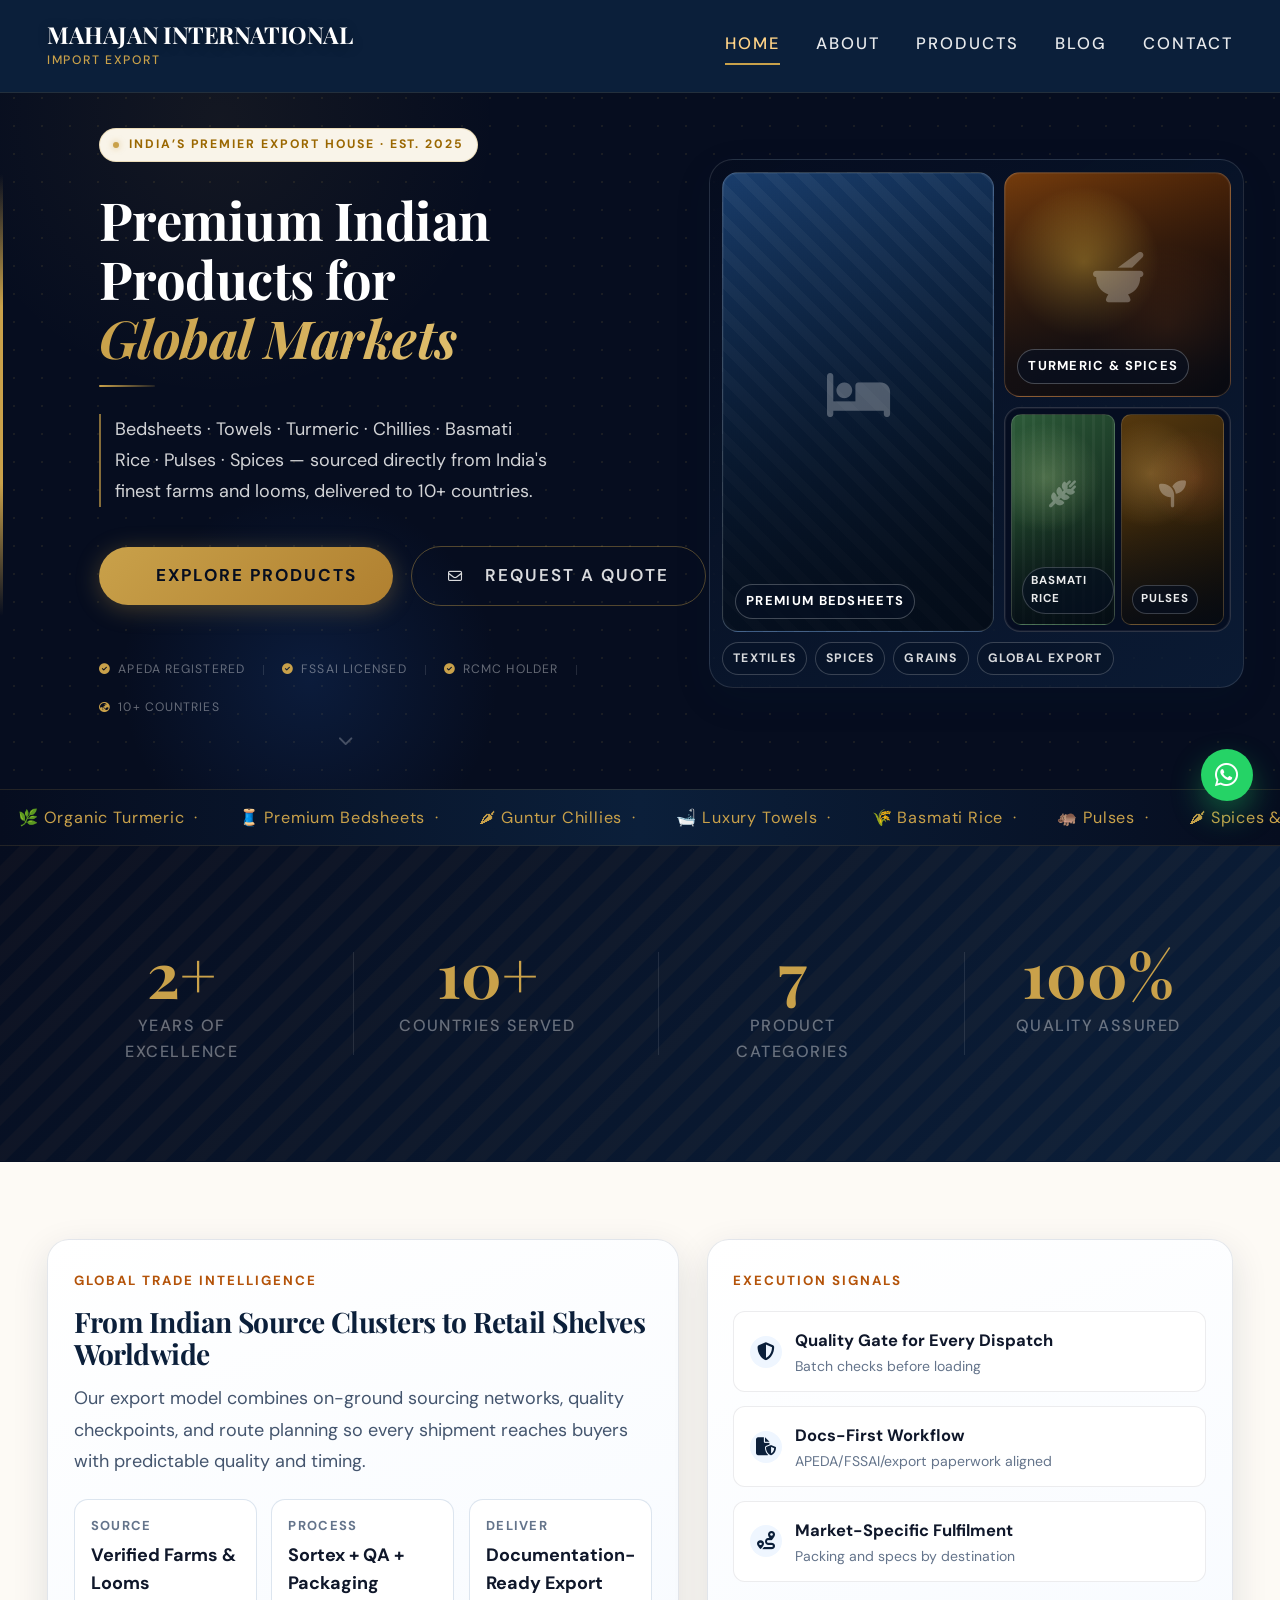
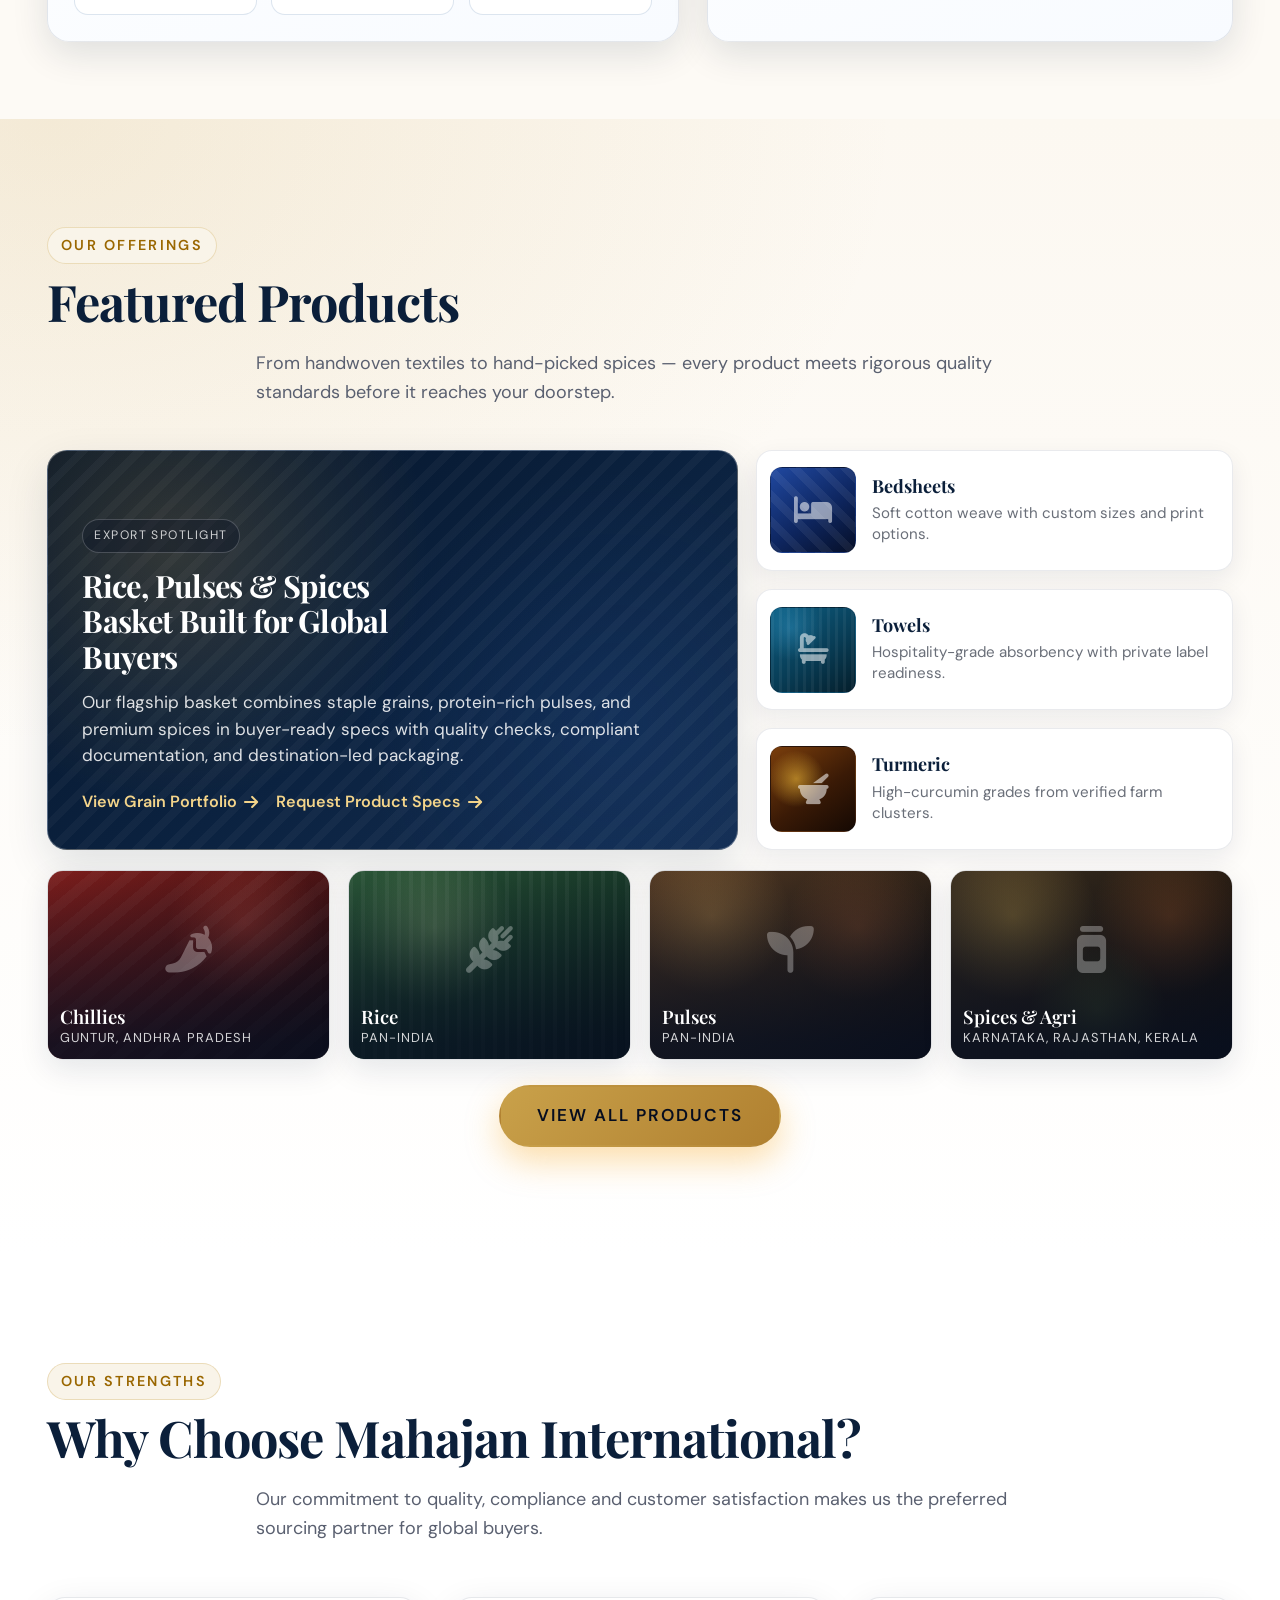
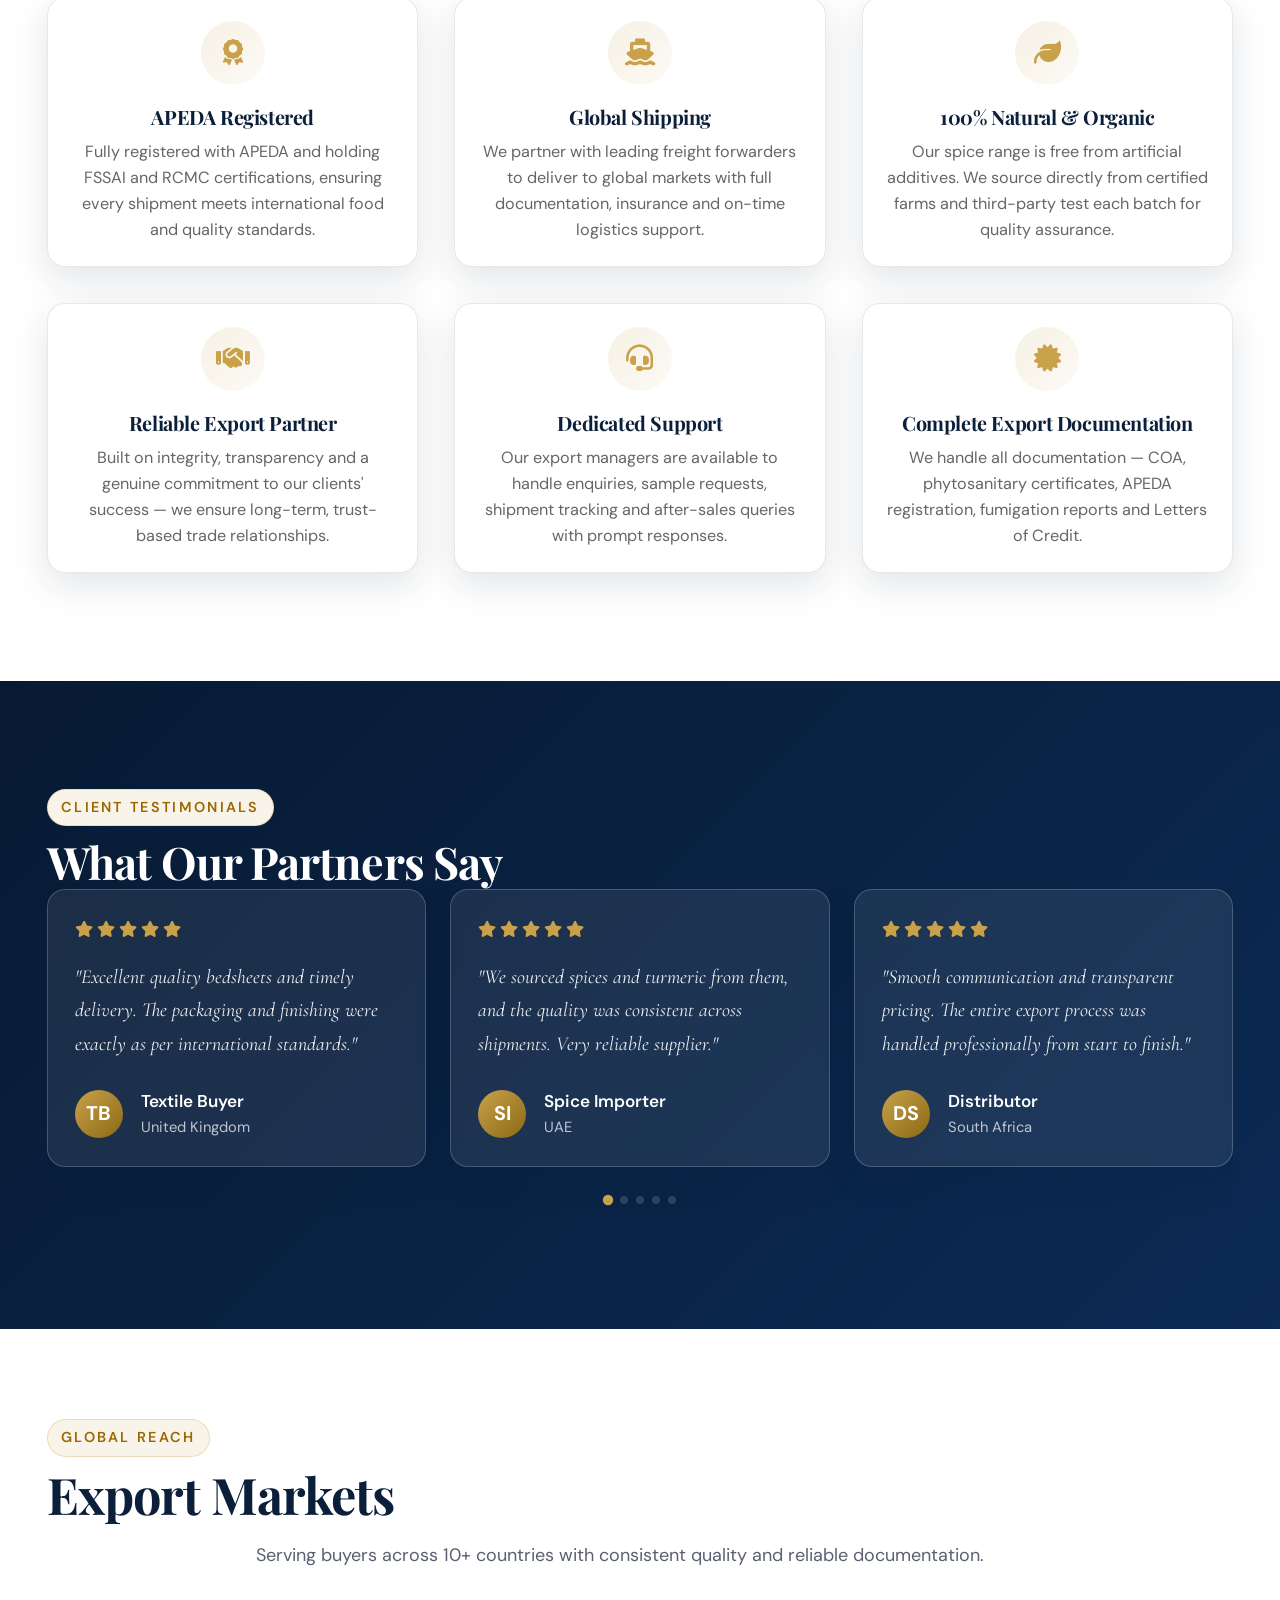
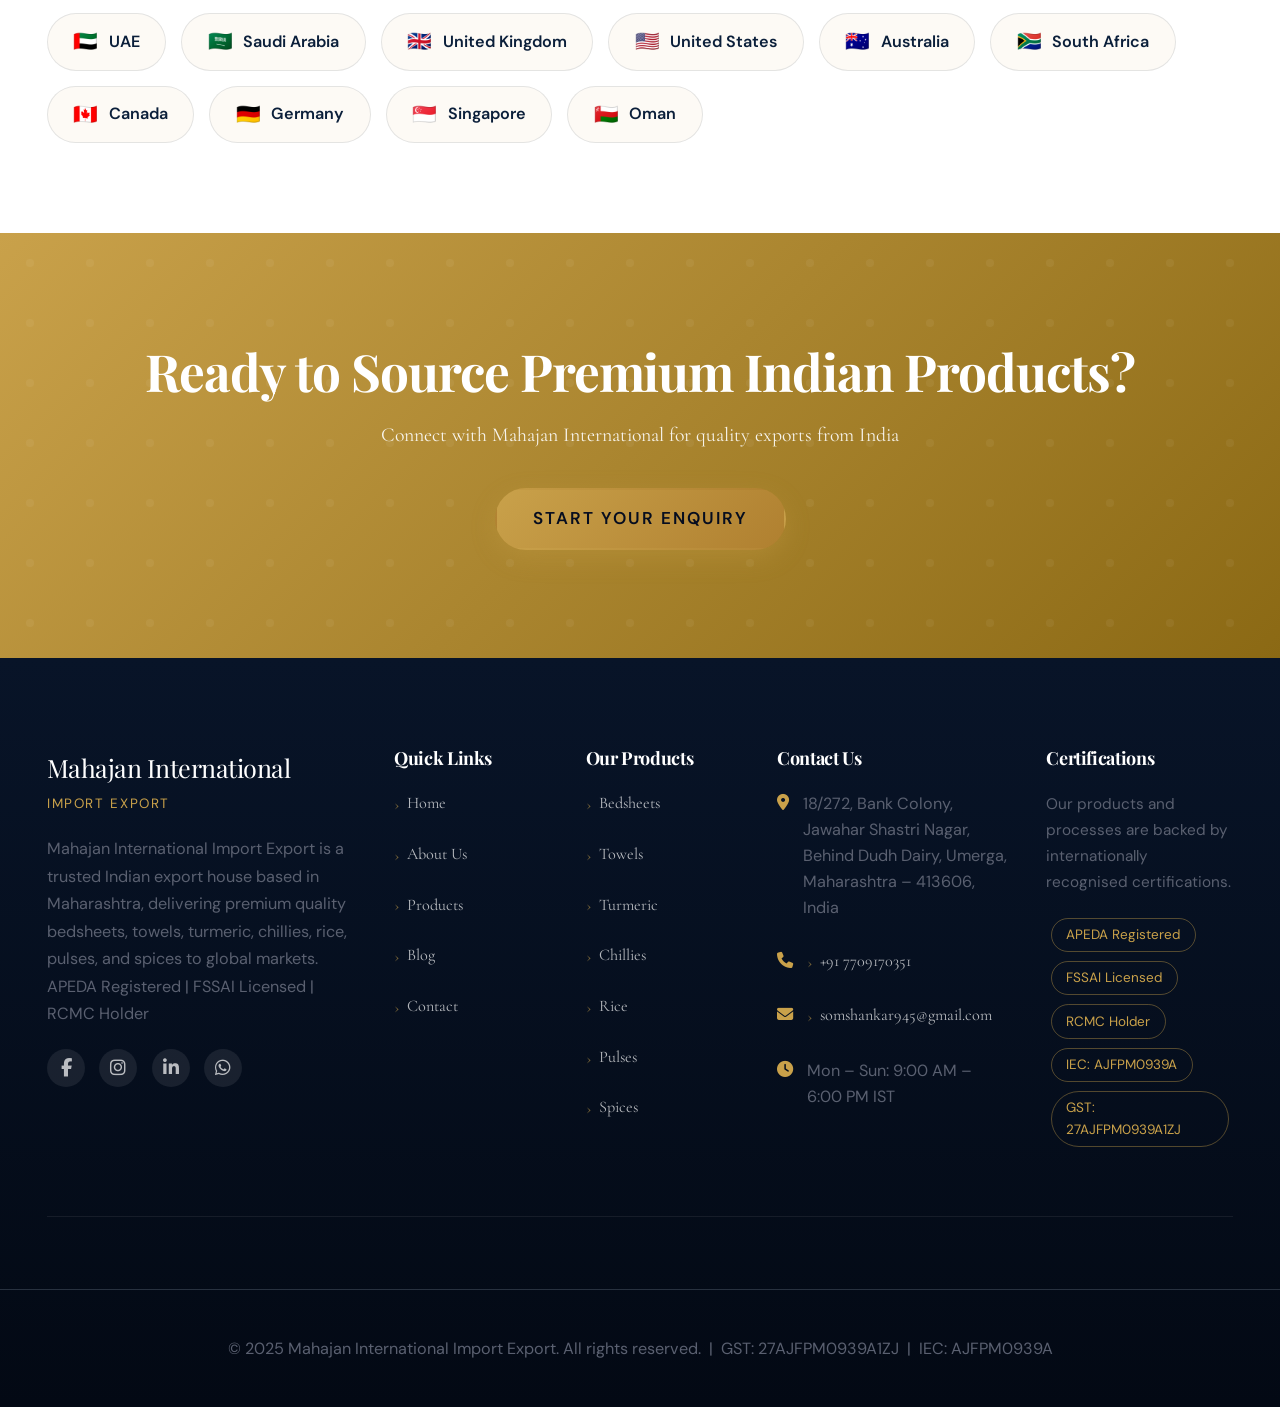
==== index.html @ 9800609f "Initial commit — Mahajan International website" ====
<!DOCTYPE html>
<html lang="en">
<head>
  <meta charset="UTF-8">
  <meta name="viewport" content="width=device-width, initial-scale=1.0">
  <title>Mahajan International Import Export | Premium Indian Products</title>
  <meta name="description" content="Mahajan International Import Export is a trusted Indian export company based in Umerga, Maharashtra. APEDA Registered exporter of bedsheets, towels, turmeric, chillies, rice, pulses and spices.">
  <meta name="keywords" content="Mahajan International, Indian export company, Maharashtra exporter, Solapur bedsheets, Guntur chillies export, turmeric exporter India, basmati rice export, Indian pulses exporter, cotton towels India, APEDA registered exporter, Umerga Maharashtra export">
  <meta name="author" content="Mahajan International Import Export">
  <link rel="canonical" href="https://www.mahajaninternational.com/">
  <link rel="icon" type="image/svg+xml" href="favicon.svg">

  <!-- Open Graph -->
  <meta property="og:type" content="website">
  <meta property="og:title" content="Mahajan International Import Export | Premium Indian Products">
  <meta property="og:description" content="Established in 2025. India's trusted export company based in Umerga, Maharashtra. APEDA Registered exporter of bedsheets, towels, turmeric, chillies, rice, pulses and spices.">
  <meta property="og:url" content="https://www.mahajaninternational.com/">
  <meta property="og:image" content="https://images.unsplash.com/photo-1596040033229-a9821ebd058d?w=1200&q=80&fit=crop">
  <meta property="og:site_name" content="Mahajan International Import Export">

  <!-- Twitter Card -->
  <meta name="twitter:card" content="summary_large_image">
  <meta name="twitter:title" content="Mahajan International Import Export | Premium Indian Products">
  <meta name="twitter:description" content="Established in 2025. India's trusted export company based in Umerga, Maharashtra. APEDA Registered exporter of bedsheets, towels, turmeric, chillies, rice, pulses and spices.">
  <meta name="twitter:image" content="https://images.unsplash.com/photo-1596040033229-a9821ebd058d?w=1200&q=80&fit=crop">

  <!-- Google Fonts -->
  <link rel="preconnect" href="https://fonts.googleapis.com">
  <link rel="preconnect" href="https://fonts.gstatic.com" crossorigin>
  <link href="https://fonts.googleapis.com/css2?family=Playfair+Display:ital,wght@0,400;0,600;0,700;1,400&family=DM+Sans:wght@300;400;500;600&family=Cormorant+Garamond:ital,wght@0,400;0,600;1,400&display=swap" rel="stylesheet">

  <!-- Font Awesome 6.5.1 -->
  <link rel="stylesheet" href="https://cdnjs.cloudflare.com/ajax/libs/font-awesome/6.5.1/css/all.min.css">

  <!-- AOS 2.3.4 -->
  <link rel="stylesheet" href="https://unpkg.com/aos@2.3.4/dist/aos.css">

  <!-- Swiper 11 -->
  <link rel="stylesheet" href="https://cdn.jsdelivr.net/npm/swiper@11/swiper-bundle.min.css">

  <!-- Main CSS -->
  <link rel="stylesheet" href="styles/main.css">

  <style>
    /* ===== CSS Variables ===== */
    :root {
      --primary: #0B1F3A;
      --accent: #C9A14A;
      --bg: #FDFAF5;
    }

    *, *::before, *::after { box-sizing: border-box; margin: 0; padding: 0; }
    html { scroll-behavior: smooth; }
    body { font-family: 'DM Sans', sans-serif; background: var(--bg); color: #333; line-height: 1.6; overflow-x: hidden; }
    img { max-width: 100%; display: block; }
    a { text-decoration: none; }
    ul { list-style: none; padding: 0; margin: 0; }

    .container {
      width: 100%;
      max-width: 1200px;
      margin: 0 auto;
      padding: 0 1.5rem;
    }

    /* ===== Header ===== */
    .header {
      position: fixed;
      top: 0;
      left: 0;
      right: 0;
      z-index: 1000;
      background: var(--primary); /* Always solid — hero left panel is solid dark so no transparency needed */
      padding: 1.2rem 0;
      transition: background 0.35s, box-shadow 0.35s, padding 0.35s;
    }
    .header.transparent {
      background: var(--primary);
    }
    .header.scrolled {
      background: var(--primary);
      box-shadow: 0 2px 20px rgba(0,0,0,0.2);
      padding: 0.8rem 0;
    }
    .header-inner {
      display: flex;
      align-items: center;
      justify-content: space-between;
    }
    .nav-logo {
      display: flex;
      flex-direction: column;
      text-decoration: none;
    }
    .nav-logo-main {
      font-family: 'Playfair Display', serif;
      font-size: 1.3rem;
      font-weight: 700;
      color: #fff;
      line-height: 1.1;
    }
    .nav-logo-sub {
      font-size: 0.68rem;
      color: #C9A14A;
      letter-spacing: 0.14em;
      text-transform: uppercase;
    }
    .nav-links {
      display: flex;
      align-items: center;
      gap: 2rem;
    }
    .nav-links a {
      color: rgba(255,255,255,0.85);
      font-size: 0.92rem;
      font-weight: 500;
      transition: color 0.2s;
      position: relative;
    }
    .nav-links a::after {
      content: '';
      position: absolute;
      bottom: -4px;
      left: 0;
      width: 0;
      height: 2px;
      background: #C9A14A;
      transition: width 0.3s;
    }
    .nav-links a:hover::after,
    .nav-links a.active::after {
      width: 100%;
    }
    .nav-links a:hover,
    .nav-links a.active {
      color: #C9A14A;
    }
    .hamburger {
      display: none;
      flex-direction: column;
      gap: 5px;
      background: none;
      border: none;
      cursor: pointer;
      padding: 4px;
    }
    .hamburger span {
      display: block;
      width: 24px;
      height: 2px;
      background: #fff;
      transition: all 0.3s;
    }
    .mobile-menu {
      display: none;
      position: fixed;
      top: 0;
      left: 0;
      right: 0;
      bottom: 0;
      background: var(--primary);
      z-index: 999;
      flex-direction: column;
      align-items: center;
      justify-content: center;
      gap: 2rem;
    }
    .mobile-menu.open {
      display: flex;
    }
    .mobile-menu a {
      color: #fff;
      font-family: 'Playfair Display', serif;
      font-size: 1.8rem;
      transition: color 0.2s;
    }
    .mobile-menu a:hover,
    .mobile-menu a.active {
      color: #C9A14A;
    }

    /* ===== Hero — Premium Dark Gold ===== */
    .hero {
      min-height: 82vh;
      display: grid;
      grid-template-columns: 54% 46%;
      background: #060D1F;
      position: relative;
      overflow: hidden;
      color: #fff;
    }

    /* Dot-grid texture across full hero */
    .hero::before {
      content: '';
      position: absolute;
      inset: 0;
      background-image: radial-gradient(rgba(201,161,74,0.10) 1px, transparent 1px);
      background-size: 28px 28px;
      z-index: 0;
      pointer-events: none;
    }

    /* ── Left text panel ── */
    .hero-left {
      display: flex;
      flex-direction: column;
      justify-content: center;
      padding: 7.1rem 4rem 4rem 5.5rem;
      position: relative;
      z-index: 2;
    }

    /* Gold accent bar on far left edge */
    .hero-left::after {
      content: '';
      position: absolute;
      left: 0; top: 22%; bottom: 22%;
      width: 3px;
      border-radius: 2px;
      background: linear-gradient(180deg, transparent 0%, #C9A14A 30%, #C9A14A 70%, transparent 100%);
    }

    /* Animated ambient glows */
    .hero-glow {
      position: absolute;
      border-radius: 50%;
      pointer-events: none;
      z-index: 1;
      animation: heroGlow 9s ease-in-out infinite alternate;
    }
    .hero-glow-a {
      width: 560px; height: 560px;
      top: -160px; left: -60px;
      background: radial-gradient(circle, rgba(201,161,74,0.07) 0%, transparent 70%);
    }
    .hero-glow-b {
      width: 380px; height: 380px;
      bottom: -80px; left: 120px;
      background: radial-gradient(circle, rgba(30,80,160,0.22) 0%, transparent 70%);
      animation-delay: -4s;
      animation-direction: alternate-reverse;
    }
    @keyframes heroGlow {
      from { opacity: 0.6; transform: scale(1); }
      to   { opacity: 1;   transform: scale(1.12); }
    }

    /* Eyebrow pill */
    .hero-eyebrow {
      display: inline-flex;
      align-items: center;
      gap: 0.55rem;
      font-size: 0.68rem;
      letter-spacing: 0.26em;
      text-transform: uppercase;
      color: #C9A14A;
      font-weight: 700;
      margin-bottom: 1.6rem;
      background: rgba(201,161,74,0.07);
      border: 1px solid rgba(201,161,74,0.22);
      padding: 0.45rem 1.1rem;
      border-radius: 20px;
      width: fit-content;
      position: relative;
      z-index: 2;
    }
    .hero-eyebrow-dot {
      width: 6px; height: 6px;
      border-radius: 50%;
      background: #C9A14A;
      flex-shrink: 0;
      box-shadow: 0 0 6px rgba(201,161,74,0.6);
    }

    .hero h1 {
      font-family: 'Playfair Display', serif;
      font-size: clamp(2.7rem, 4.1vw, 4.6rem);
      font-weight: 700;
      line-height: 1.12;
      margin-bottom: 1rem;
      color: #fff;
      position: relative;
      z-index: 2;
      letter-spacing: -0.01em;
    }
    .hero-heading .hero-line {
      display: block;
      color: rgba(255,255,255,0.95);
      text-shadow: 0 10px 30px rgba(3,10,22,0.45);
      animation: heroTitleRise 0.6s ease-out both;
    }
    .hero-heading .hero-line:nth-child(2) {
      animation-delay: 0.08s;
    }
    .hero-heading .hero-line.hero-line-accent {
      color: #F4D893;
      font-style: italic;
      animation-delay: 0.15s;
    }
    .hero h1 .hero-title-top {
      display: block;
      color: rgba(255,255,255,0.95);
      text-shadow: 0 10px 34px rgba(3,10,22,0.5);
      animation: heroTitleRise 0.65s ease-out both;
    }
    .hero h1 .hero-title-bottom {
      display: inline-block;
      color: #F8E2A8;
      position: relative;
      text-shadow: 0 10px 34px rgba(3,10,22,0.52);
      animation: heroTitleRise 0.65s ease-out 0.08s both;
    }
    .hero h1 .hero-title-bottom::after {
      content: '';
      position: absolute;
      left: 2px;
      right: 2px;
      bottom: -6px;
      height: 3px;
      border-radius: 4px;
      background: linear-gradient(90deg, rgba(201,161,74,0.95) 0%, rgba(232,201,122,0.35) 92%);
      box-shadow: 0 0 18px rgba(201,161,74,0.45);
    }
    .hero h1 em {
      font-style: italic;
      color: #C9A14A;
      display: block;
      background: linear-gradient(90deg, #C9A14A 0%, #E8C97A 50%, #C9A14A 100%);
      background-size: 200% auto;
      -webkit-background-clip: text;
      -webkit-text-fill-color: transparent;
      background-clip: text;
      animation: goldShimmer 4s linear infinite;
      animation-delay: 0.14s;
    }
    @keyframes goldShimmer {
      0%   { background-position: 0% center; }
      100% { background-position: 200% center; }
    }

    .hero-divider {
      width: 56px; height: 2px;
      border-radius: 2px;
      background: linear-gradient(90deg, #C9A14A 0%, rgba(201,161,74,0.15) 100%);
      margin-bottom: 1.5rem;
      position: relative;
      z-index: 2;
    }

    .hero-tagline {
      font-size: 0;
      color: rgba(255,255,255,0.82);
      margin-bottom: 2.2rem;
      line-height: 1.68;
      max-width: 560px;
      position: relative;
      z-index: 2;
      padding-left: 0.8rem;
      border-left: 2px solid rgba(201,161,74,0.65);
      text-wrap: balance;
      animation: heroTaglineFade 0.7s ease-out 0.2s both;
    }
    .hero-tagline::before {
      content: "Bedsheets · Towels · Turmeric · Chillies · Basmati Rice · Pulses · Spices — sourced directly from India's finest farms and looms, delivered to 10+ countries.";
      font-size: 1rem;
      line-height: 1.72;
      color: rgba(255,255,255,0.82);
      display: block;
    }
    .hero-tagline p {
      margin: 0;
    }
    .hero-products-line {
      display: none;
    }
    .hero-description-line {
      display: none;
    }
    .hero-description-line strong {
      color: #F4D893;
      font-weight: 700;
    }
    @keyframes heroTitleRise {
      from {
        opacity: 0;
        transform: translateY(12px);
      }
      to {
        opacity: 1;
        transform: translateY(0);
      }
    }
    @keyframes heroTaglineFade {
      from {
        opacity: 0;
        transform: translateY(10px);
      }
      to {
        opacity: 1;
        transform: translateY(0);
      }
    }

    .hero-cta {
      display: flex;
      gap: 1rem;
      flex-wrap: nowrap;
      align-items: center;
      margin-bottom: 3rem;
      position: relative;
      z-index: 2;
    }
    /* Premium CTA buttons */
    .hero .btn-primary {
      background: linear-gradient(135deg, #C9A14A 0%, #B8902F 100%);
      color: #060D1F;
      font-weight: 700;
      box-shadow: 0 4px 24px rgba(201,161,74,0.30);
      border: none;
      transition: transform 0.2s, box-shadow 0.2s;
    }
    .hero .btn-primary:hover {
      transform: translateY(-2px);
      box-shadow: 0 8px 32px rgba(201,161,74,0.45);
    }
    .hero .btn-outline {
      border: 1.5px solid rgba(201,161,74,0.40);
      color: rgba(255,255,255,0.85);
      background: transparent;
    }
    .hero .btn-outline:hover {
      border-color: #C9A14A;
      color: #C9A14A;
      background: rgba(201,161,74,0.06);
    }

    /* Trust row */
    .hero-trust {
      display: flex;
      align-items: center;
      gap: 1rem;
      flex-wrap: wrap;
      position: relative;
      z-index: 2;
    }
    .hero-trust-item {
      display: flex;
      align-items: center;
      gap: 0.4rem;
      font-size: 0.68rem;
      color: rgba(255,255,255,0.38);
      letter-spacing: 0.06em;
      text-transform: uppercase;
    }
    .hero-trust-item i { color: #C9A14A; font-size: 0.6rem; }
    .hero-trust-sep {
      width: 1px; height: 10px;
      background: rgba(255,255,255,0.12);
    }
    /* Right: Hero Illustration */
    .hero-right {
      display: flex;
      flex-direction: column;
      align-items: center;
      justify-content: center;
      position: relative;
      z-index: 2;
      padding: 6rem 2rem 2.8rem 1rem;
      gap: 0.9rem;
    }
    .hero-right::after { content: none; }
    .hero-illustration-wrap {
      width: min(100%, 760px);
      position: relative;
      isolation: isolate;
      border-radius: 24px;
      overflow: clip;
      border: 1px solid rgba(255,255,255,0.12);
      box-shadow: 0 12px 48px rgba(0,0,0,0.3);
      background: linear-gradient(145deg, rgba(6,13,31,0.88) 0%, rgba(12,31,58,0.78) 100%);
      padding: 12px;
    }
    .hero-offer-grid {
      display: grid;
      grid-template-columns: 1.2fr 1fr;
      grid-template-rows: repeat(2, minmax(0, 1fr));
      gap: 10px;
      min-height: 460px;
    }
    .offer-tile {
      position: relative;
      overflow: hidden;
      border-radius: 16px;
      border: 1px solid rgba(255,255,255,0.16);
      box-shadow: inset 0 0 0 1px rgba(255,255,255,0.06);
    }
    .offer-tile img {
      width: 100%;
      height: 100%;
      object-fit: cover;
      transition: transform 0.8s ease;
    }
    .offer-tile::before {
      content: '';
      position: absolute;
      inset: 0;
      background: linear-gradient(180deg, rgba(3,10,22,0.04) 0%, rgba(3,10,22,0.72) 88%);
      pointer-events: none;
    }
    .offer-tile:hover img {
      transform: scale(1.06);
    }
    .offer-tile span {
      position: absolute;
      left: 12px;
      bottom: 12px;
      z-index: 2;
      color: #fff;
      font-size: 0.72rem;
      letter-spacing: 0.1em;
      text-transform: uppercase;
      font-weight: 700;
      background: rgba(6, 16, 36, 0.58);
      border: 1px solid rgba(255,255,255,0.24);
      border-radius: 999px;
      padding: 6px 10px;
    }
    .offer-tile small {
      position: absolute;
      right: 12px;
      bottom: 13px;
      z-index: 2;
      font-size: 0.62rem;
      letter-spacing: 0.09em;
      text-transform: uppercase;
      font-weight: 700;
      color: rgba(255,255,255,0.92);
      background: rgba(6, 16, 36, 0.58);
      border: 1px solid rgba(255,255,255,0.2);
      border-radius: 999px;
      padding: 5px 8px;
    }
    .offer-tile-split {
      display: grid;
      grid-template-columns: 1fr 1fr;
      gap: 8px;
      padding: 8px;
      background: rgba(8, 21, 40, 0.82);
    }
    .offer-tile-split::before { display: none; }
    .offer-split-half {
      position: relative;
      overflow: hidden;
      border-radius: 12px;
      border: 1px solid rgba(255,255,255,0.2);
    }
    .offer-split-half::before {
      content: '';
      position: absolute;
      inset: 0;
      background: linear-gradient(180deg, rgba(3,10,22,0.04) 0%, rgba(3,10,22,0.72) 88%);
      pointer-events: none;
      z-index: 1;
    }
    .offer-tile-split .offer-split-half img {
      width: 100%;
      height: 100%;
      min-height: 170px;
      object-fit: cover;
      display: block;
      transition: transform 0.8s ease;
    }
    .offer-tile-split .offer-split-half span {
      position: absolute;
      left: 10px;
      bottom: 10px;
      z-index: 2;
      font-size: 0.64rem;
      letter-spacing: 0.09em;
      padding: 5px 9px;
    }
    .offer-tile-split:hover .offer-split-half img {
      transform: scale(1.06);
    }
    /* CSS Art: Hero offer tile icons */
    .offer-tile-icon {
      position: absolute;
      top: 50%;
      left: 50%;
      transform: translate(-50%, -64%);
      font-size: 2.8rem;
      color: rgba(255,255,255,0.28);
      z-index: 1;
      pointer-events: none;
    }
    .osi { /* offer split icon */
      position: absolute;
      top: 38%;
      left: 50%;
      transform: translate(-50%, -50%);
      font-size: 1.5rem;
      color: rgba(255,255,255,0.30);
      z-index: 2;
      pointer-events: none;
    }
    /* CSS Art: Hero offer tiles */
    .offer-art-bedsheets {
      background:
        repeating-linear-gradient(45deg, rgba(255,255,255,0.04) 0 10px, transparent 10px 22px),
        linear-gradient(145deg, #1A3F6F 0%, #0D2544 55%, #06121E 100%);
    }
    .offer-art-turmeric {
      background:
        radial-gradient(circle at 35% 40%, rgba(250,196,60,0.55), transparent 38%),
        radial-gradient(circle at 72% 68%, rgba(245,120,36,0.22), transparent 36%),
        linear-gradient(145deg, #7A3E0C 0%, #3A1A06 60%, #150903 100%);
    }
    .offer-art-grains {
      background: rgba(6,13,31,0.82);
      display: grid;
      grid-template-columns: 1fr 1fr;
      gap: 6px;
      padding: 6px;
    }
    .offer-art-grains::before { display: none; }
    .offer-split-inner {
      position: relative;
      border-radius: 10px;
      overflow: hidden;
      border: 1px solid rgba(255,255,255,0.14);
    }
    .offer-split-inner::before {
      content: '';
      position: absolute;
      inset: 0;
      background: linear-gradient(180deg, transparent 50%, rgba(3,10,22,0.75) 100%);
      z-index: 1;
    }
    .offer-split-inner span {
      position: absolute;
      bottom: 10px;
      left: 10px;
      z-index: 2;
      font-size: 0.64rem;
      letter-spacing: 0.09em;
      text-transform: uppercase;
      font-weight: 700;
      color: rgba(255,255,255,0.92);
      background: rgba(6,16,36,0.58);
      border: 1px solid rgba(255,255,255,0.2);
      border-radius: 999px;
      padding: 4px 8px;
    }
    .offer-art-rice-half {
      background:
        repeating-linear-gradient(90deg, rgba(255,255,255,0.04) 0 3px, transparent 3px 10px),
        radial-gradient(circle at 34% 30%, rgba(220,246,170,0.24), transparent 34%),
        linear-gradient(145deg, #2C5A38 0%, #152E20 60%, #081510 100%);
      min-height: 130px;
    }
    .offer-art-pulses-half {
      background:
        radial-gradient(circle at 28% 28%, rgba(238,184,96,0.30), transparent 32%),
        radial-gradient(circle at 72% 30%, rgba(224,118,64,0.22), transparent 30%),
        linear-gradient(145deg, #55380E 0%, #2C1E0A 60%, #110C05 100%);
      min-height: 130px;
    }
    .offer-tile-a { grid-row: 1 / span 2; }
    .hero-illustration { display: none !important; }
    .hero-metric-stack { display: none !important; }
    .hero-offer-pills {
      margin-top: 10px;
      display: flex;
      flex-wrap: wrap;
      gap: 8px;
    }
    .hero-offer-pill {
      font-size: 0.68rem;
      letter-spacing: 0.1em;
      text-transform: uppercase;
      font-weight: 700;
      color: rgba(255,255,255,0.84);
      border: 1px solid rgba(255,255,255,0.2);
      background: rgba(8, 21, 40, 0.64);
      border-radius: 999px;
      padding: 6px 10px;
    }
    /* Scroll hint */
    .hero-scroll-hint {
      position: absolute;
      bottom: 2rem;
      left: 27%;
      transform: translateX(-50%);
      color: rgba(255,255,255,0.25);
      animation: bounce 2.2s ease-in-out infinite;
      font-size: 0.85rem;
      z-index: 10;
    }
    @keyframes bounce {
      0%,100%{ transform: translateX(-50%) translateY(0); }
      50%    { transform: translateX(-50%) translateY(8px); }
    }

    @media (max-width: 860px) {
      .hero { grid-template-columns: 1fr; }
      .hero-left { padding: 6.6rem 2.2rem 2.6rem; }
      .hero-tagline { max-width: none; }
      .hero h1 { font-size: clamp(2.5rem, 7vw, 3.6rem); }
      .hero-right { padding: 0.8rem 1.4rem 2.4rem; }
      .hero-scroll-hint { left: 50%; }
      .hero-left::after { display: none; }
      .hero-offer-grid { min-height: 380px; }
    }
    @media (max-width: 480px) {
      .hero-right { padding: 0.3rem 0.9rem 2rem; }
      .hero-left { padding: 6rem 1.2rem 2.2rem; }
      .hero-illustration-wrap { border-radius: 16px; }
      .hero-cta { flex-wrap: wrap; }
      .hero-tagline {
        font-size: 0;
        padding-left: 0.6rem;
      }
      .hero-tagline::before {
        font-size: 0.88rem;
        line-height: 1.65;
      }
      .hero-products-line {
        font-size: 0.82rem;
      }
      .hero-description-line {
        font-size: 0;
      }
      .hero-description-line::before {
        font-size: 0.86rem;
      }
      .hero-offer-grid {
        min-height: auto;
        grid-template-columns: 1fr;
        grid-template-rows: 180px 150px 150px;
      }
      .offer-tile-a { grid-row: auto; }
    }

    /* ===== Ticker ===== */
    .ticker-wrap {
      background: #0B1F3A;
      padding: 0.8rem 0;
      overflow: hidden;
    }
    .ticker {
      display: flex;
      white-space: nowrap;
      animation: ticker 30s linear infinite;
    }
    .ticker span {
      color: #C9A14A;
      font-size: 0.9rem;
      letter-spacing: 0.05em;
      padding: 0 1rem;
    }
    @keyframes ticker {
      from{transform:translateX(0)}
      to{transform:translateX(-50%)}
    }

    /* ===== Stats Bar ===== */
    .stats-bar {
      background: #0B1F3A;
      padding: 4rem 0;
    }
    .stats-grid {
      display: grid;
      grid-template-columns: repeat(auto-fit, minmax(150px,1fr));
      gap: 2rem;
      text-align: center;
    }
    .stat-item { color: #fff; }
    .stat-num {
      display: block;
      font-family: 'Playfair Display', serif;
      font-size: clamp(2.5rem, 5vw, 3.5rem);
      color: #C9A14A;
      font-weight: 700;
    }
    .stat-label {
      font-size: 0.9rem;
      opacity: 0.8;
      letter-spacing: 0.05em;
    }

    /* ===== Products Grid ===== */
    .products-preview {
      padding: 6rem 0;
      background:
        radial-gradient(120% 100% at 4% 0%, rgba(201,161,74,0.16) 0%, rgba(253,250,245,0) 55%),
        linear-gradient(180deg, #FCF8F1 0%, #FFFFFF 100%);
    }
    .featured-showcase {
      display: grid;
      grid-template-columns: minmax(0, 1.45fr) minmax(0, 1fr);
      gap: 1rem;
      margin-top: 2.4rem;
    }
    .featured-spotlight {
      position: relative;
      min-height: 400px;
      border-radius: 20px;
      overflow: hidden;
      border: 1px solid rgba(11,31,58,0.08);
      box-shadow: 0 16px 44px rgba(11,31,58,0.12);
      background:
        repeating-linear-gradient(-45deg, rgba(255,255,255,0.03) 0 8px, transparent 8px 20px),
        radial-gradient(circle at 18% 24%, rgba(201,161,74,0.22) 0%, transparent 40%),
        radial-gradient(circle at 82% 68%, rgba(30,80,160,0.18) 0%, transparent 40%),
        linear-gradient(145deg, #051428 0%, #0B2240 55%, #142E52 100%);
      padding: 1.9rem;
      display: flex;
      flex-direction: column;
      justify-content: flex-end;
      color: #fff;
    }
    .featured-kicker {
      font-size: 0.68rem;
      letter-spacing: 0.12em;
      text-transform: uppercase;
      color: rgba(255,255,255,0.78);
      display: inline-flex;
      width: fit-content;
      padding: 6px 11px;
      border-radius: 999px;
      border: 1px solid rgba(255,255,255,0.2);
      background: rgba(7,16,35,0.34);
      margin-bottom: 0.85rem;
    }
    .featured-spotlight h3 {
      margin: 0;
      color: #fff;
      font-size: clamp(1.45rem, 2.4vw, 2rem);
      line-height: 1.15;
      max-width: 17ch;
    }
    .featured-spotlight p {
      margin: 0.85rem 0 0;
      color: rgba(255,255,255,0.86);
      line-height: 1.55;
      max-width: 52ch;
      font-size: 0.95rem;
    }
    .featured-cta-row {
      margin-top: 1.1rem;
      display: flex;
      align-items: center;
      gap: 1rem;
      flex-wrap: wrap;
    }
    .featured-cta-row .btn-link {
      color: #F3D48A;
      margin-top: 0;
    }
    .featured-rail {
      display: grid;
      gap: 1rem;
    }
    .featured-rail-item {
      display: grid;
      grid-template-columns: 86px 1fr;
      gap: 0.85rem;
      align-items: center;
      background: #fff;
      border-radius: 16px;
      border: 1px solid rgba(11,31,58,0.09);
      padding: 0.72rem;
      text-decoration: none;
      box-shadow: 0 8px 24px rgba(11,31,58,0.08);
      transition: transform 0.25s ease, box-shadow 0.25s ease, border-color 0.25s ease;
    }
    .featured-rail-item:hover {
      transform: translateY(-4px);
      border-color: rgba(201,161,74,0.45);
      box-shadow: 0 16px 34px rgba(11,31,58,0.12);
    }
    .featured-rail-item img {
      width: 86px;
      height: 86px;
      border-radius: 12px;
      object-fit: cover;
      border: 1px solid rgba(11,31,58,0.12);
    }
    .featured-rail-item b {
      display: block;
      color: #0B1F3A;
      font-size: 1rem;
      line-height: 1.2;
    }
    .featured-rail-item span {
      display: block;
      color: #6A6F79;
      font-size: 0.84rem;
      margin-top: 0.32rem;
      line-height: 1.4;
    }
    .featured-tile-grid {
      grid-column: 1 / -1;
      display: grid;
      grid-template-columns: repeat(4, minmax(0, 1fr));
      gap: 1rem;
      margin-top: 0.1rem;
    }
    .featured-tile {
      min-height: 190px;
      border-radius: 16px;
      overflow: hidden;
      position: relative;
      text-decoration: none;
      border: 1px solid rgba(11,31,58,0.12);
      box-shadow: 0 10px 30px rgba(11,31,58,0.1);
    }
    .featured-tile img {
      width: 100%;
      height: 100%;
      object-fit: cover;
      transition: transform 0.65s ease;
    }
    .featured-tile::before {
      content: '';
      position: absolute;
      inset: 0;
      background: linear-gradient(180deg, rgba(7,16,35,0.1) 0%, rgba(7,16,35,0.78) 92%);
      z-index: 1;
    }
    .featured-tile b,
    .featured-tile span {
      position: absolute;
      z-index: 2;
      left: 12px;
      right: 12px;
      color: #fff;
    }
    .featured-tile b {
      bottom: 30px;
      font-size: 1.03rem;
      line-height: 1.2;
    }
    .featured-tile span {
      bottom: 10px;
      font-size: 0.72rem;
      letter-spacing: 0.08em;
      text-transform: uppercase;
      color: rgba(255,255,255,0.82);
    }
    .featured-tile:hover img {
      transform: scale(1.08);
    }
    .featured-actions {
      margin-top: 1.4rem;
      text-align: center;
    }
    .products-preview .cards-grid,
    .products-preview .cards-grid + div[data-aos="fade-up"] {
      display: none !important;
    }
    .btn-link {
      display: inline-flex;
      align-items: center;
      gap: 0.4rem;
      color: #C9A14A;
      font-weight: 600;
      font-size: 0.9rem;
      margin-top: 0.8rem;
      text-decoration: none;
      transition: gap 0.2s;
    }
    .btn-link:hover { gap: 0.7rem; }
    @media (max-width: 960px) {
      .featured-showcase {
        grid-template-columns: 1fr;
      }
      .featured-spotlight {
        min-height: 340px;
      }
      .featured-tile-grid {
        grid-template-columns: repeat(2, minmax(0, 1fr));
      }
    }
    @media (max-width: 520px) {
      .featured-spotlight {
        min-height: 300px;
        padding: 1.3rem;
      }
      .featured-tile-grid {
        grid-template-columns: 1fr;
      }
      .featured-rail-item {
        grid-template-columns: 74px 1fr;
      }
      .featured-rail-item img {
        width: 74px;
        height: 74px;
      }
    }

    /* ===== Why Choose Us ===== */
    .why-section {
      padding: 6rem 0;
      background: #fff;
    }
    .features-grid {
      display: grid;
      grid-template-columns: repeat(auto-fill, minmax(280px,1fr));
      gap: 2rem;
      margin-top: 3rem;
    }
    .feature-card {
      padding: 2rem;
      border-radius: 12px;
      border: 1px solid rgba(11,31,58,0.08);
      text-align: center;
      transition: transform 0.3s, box-shadow 0.3s;
    }
    .feature-card:hover {
      transform: translateY(-4px);
      box-shadow: 0 8px 30px rgba(11,31,58,0.1);
    }
    .feature-icon {
      width: 64px;
      height: 64px;
      border-radius: 50%;
      background: linear-gradient(135deg, rgba(201,161,74,0.15), rgba(201,161,74,0.05));
      display: flex;
      align-items: center;
      justify-content: center;
      margin: 0 auto 1.2rem;
      font-size: 1.5rem;
      color: #C9A14A;
    }
    .feature-card h3 {
      font-family: 'Playfair Display', serif;
      font-size: 1.1rem;
      color: #0B1F3A;
      margin-bottom: 0.5rem;
    }
    .feature-card p {
      font-size: 0.9rem;
      color: #666;
      line-height: 1.6;
    }

    /* ===== Testimonials ===== */
    .testimonials-section {
      padding: 6rem 0;
      background: #0B1F3A;
    }
    .testimonials-section h2 { color: #fff; }
    .testimonials-section .section-label { color: #C9A14A; }
    .testimonial-card {
      background: rgba(255,255,255,0.06);
      border: 1px solid rgba(201,161,74,0.2);
      border-radius: 16px;
      padding: 2rem;
    }
    .testimonial-stars {
      color: #C9A14A;
      margin-bottom: 1rem;
      font-size: 0.9rem;
    }
    .testimonial-text {
      color: rgba(255,255,255,0.88);
      font-family: 'Cormorant Garamond', serif;
      font-size: 1.1rem;
      line-height: 1.7;
      font-style: italic;
      margin-bottom: 1.5rem;
    }
    .testimonial-author {
      display: flex;
      align-items: center;
      gap: 1rem;
    }
    .author-avatar {
      width: 48px;
      height: 48px;
      border-radius: 50%;
      background: linear-gradient(135deg, #C9A14A, #8B6914);
      display: flex;
      align-items: center;
      justify-content: center;
      color: #fff;
      font-weight: 700;
      font-size: 1.1rem;
      flex-shrink: 0;
    }
    .author-name {
      color: #fff;
      font-weight: 600;
      font-size: 0.95rem;
    }
    .author-role {
      color: rgba(255,255,255,0.6);
      font-size: 0.82rem;
    }
    .testimonials-swiper {
      padding-bottom: 3rem !important;
    }
    .testimonials-swiper .swiper-pagination-bullet {
      background: rgba(255,255,255,0.4);
    }
    .testimonials-swiper .swiper-pagination-bullet-active {
      background: #C9A14A;
    }

    /* ===== CTA Section ===== */
    .cta-section {
      padding: 6rem 0;
      background: linear-gradient(135deg, #C9A14A 0%, #8B6914 100%);
      text-align: center;
    }
    .cta-section h2 {
      font-family: 'Playfair Display', serif;
      font-size: clamp(1.8rem, 4vw, 3rem);
      color: #fff;
      margin-bottom: 1rem;
    }
    .cta-section p {
      color: rgba(255,255,255,0.9);
      font-size: 1.1rem;
      margin-bottom: 2rem;
    }
    .btn-lg { padding: 1rem 2.5rem; font-size: 1.05rem; }

    /* ===== Section Headers ===== */
    .section-label {
      font-size: 0.8rem;
      text-transform: uppercase;
      letter-spacing: 0.2em;
      color: #C9A14A;
      font-weight: 600;
      margin-bottom: 0.5rem;
    }
    h2.section-heading {
      font-family: 'Playfair Display', serif;
      font-size: clamp(1.8rem, 4vw, 2.8rem);
      color: #0B1F3A;
      margin-bottom: 1rem;
    }
    .section-sub {
      font-size: 1rem;
      color: #666;
      max-width: 560px;
    }

    /* ===== Buttons ===== */
    .btn {
      display: inline-flex;
      align-items: center;
      gap: 0.5rem;
      padding: 0.85rem 2rem;
      border-radius: 6px;
      font-weight: 600;
      font-size: 0.95rem;
      text-decoration: none;
      transition: all 0.3s;
      cursor: pointer;
    }
    .btn-primary { background: #C9A14A; color: #fff; }
    .btn-primary:hover { background: #b08838; transform: translateY(-2px); }
    .btn-outline { background: transparent; color: #fff; border: 2px solid rgba(255,255,255,0.7); }
    .btn-outline:hover { background: rgba(255,255,255,0.1); border-color: #fff; }

    /* ===== Footer ===== */
    .footer {
      background: #060F1E;
      color: rgba(255,255,255,0.75);
      padding: 5rem 0 0;
    }
    .footer-grid {
      display: grid;
      grid-template-columns: 2fr 1fr 1fr 1.5fr 1.2fr;
      gap: 3rem;
      margin-bottom: 4rem;
    }
    .footer-logo-main {
      font-family: 'Playfair Display', serif;
      font-size: 1.4rem;
      color: #fff;
      display: block;
    }
    .footer-logo-sub {
      font-size: 0.75rem;
      color: #C9A14A;
      letter-spacing: 0.12em;
      text-transform: uppercase;
    }
    .footer p {
      font-size: 0.9rem;
      line-height: 1.7;
      margin: 1rem 0;
    }
    .footer h4 {
      color: #fff;
      font-family: 'Playfair Display', serif;
      margin-bottom: 1.2rem;
      font-size: 1rem;
    }
    .footer-links { list-style: none; padding: 0; }
    .footer-links li { margin-bottom: 0.6rem; }
    .footer-links a {
      color: rgba(255,255,255,0.7);
      text-decoration: none;
      font-size: 0.9rem;
      transition: color 0.2s;
    }
    .footer-links a:hover { color: #C9A14A; }
    .footer-contact li {
      display: flex;
      align-items: flex-start;
      gap: 0.8rem;
      margin-bottom: 0.8rem;
      font-size: 0.9rem;
    }
    .footer-contact i {
      color: #C9A14A;
      margin-top: 3px;
      flex-shrink: 0;
    }
    .social-links {
      display: flex;
      gap: 0.8rem;
      margin-top: 1.2rem;
    }
    .social-links a {
      width: 38px;
      height: 38px;
      border-radius: 50%;
      background: rgba(255,255,255,0.08);
      display: flex;
      align-items: center;
      justify-content: center;
      color: rgba(255,255,255,0.7);
      transition: all 0.2s;
      text-decoration: none;
    }
    .social-links a:hover { background: #C9A14A; color: #fff; }
    .footer-cert-badge {
      display: inline-block;
      padding: 0.3rem 0.8rem;
      border: 1px solid rgba(201,161,74,0.4);
      border-radius: 4px;
      font-size: 0.75rem;
      color: #C9A14A;
      margin: 0.25rem;
    }
    .footer-bottom {
      border-top: 1px solid rgba(255,255,255,0.08);
      padding: 1.5rem 0;
      text-align: center;
      font-size: 0.85rem;
    }

    /* ===== WhatsApp / Back Top ===== */
    .whatsapp-float {
      position: fixed;
      bottom: 5.5rem;
      right: 1.5rem;
      z-index: 999;
      width: 52px;
      height: 52px;
      background: #25D366;
      border-radius: 50%;
      display: flex;
      align-items: center;
      justify-content: center;
      color: #fff;
      font-size: 1.5rem;
      box-shadow: 0 4px 20px rgba(37,211,102,0.4);
      text-decoration: none;
      transition: transform 0.2s;
    }
    .whatsapp-float:hover { transform: scale(1.1); }
    .back-top {
      position: fixed;
      bottom: 1.5rem;
      right: 1.5rem;
      z-index: 999;
      width: 44px;
      height: 44px;
      background: #0B1F3A;
      border-radius: 50%;
      border: none;
      cursor: pointer;
      color: #fff;
      font-size: 1rem;
      opacity: 0;
      visibility: hidden;
      transition: all 0.3s;
      display: flex;
      align-items: center;
      justify-content: center;
    }
    .back-top.show { opacity: 1; visibility: visible; }
    .back-top:hover { background: #C9A14A; }

    /* ===== Responsive ===== */
    @media (max-width: 1024px) {
      .footer-grid { grid-template-columns: 1fr 1fr 1fr; }
      .nav-links { gap: 1.4rem; }
    }
    @media (max-width: 768px) {
      .footer-grid { grid-template-columns: 1fr 1fr; }
      .cards-grid { grid-template-columns: 1fr 1fr; }
      .nav-links { display: none; }
      .hamburger { display: flex; }
    }
    @media (max-width: 480px) {
      .footer-grid { grid-template-columns: 1fr; }
      .cards-grid { grid-template-columns: 1fr; }
    }
    /* CSS Art: Featured rail and tile images */
    .rail-art {
      width: 86px;
      height: 86px;
      border-radius: 12px;
      border: 1px solid rgba(11,31,58,0.12);
      flex-shrink: 0;
      display: flex;
      align-items: center;
      justify-content: center;
    }
    .rail-art i {
      font-size: 1.7rem;
      color: rgba(255,255,255,0.55);
    }
    .rail-art-bedsheets {
      background:
        repeating-linear-gradient(45deg, rgba(255,255,255,0.06) 0 8px, transparent 8px 18px),
        linear-gradient(145deg, #2048A0 0%, #0E2660 55%, #060F28 100%);
    }
    .rail-art-towels {
      background:
        repeating-linear-gradient(90deg, rgba(255,255,255,0.05) 0 3px, transparent 3px 8px),
        radial-gradient(circle at 24% 24%, rgba(80,196,255,0.24), transparent 36%),
        linear-gradient(145deg, #0E5F83 0%, #083D56 55%, #041E2B 100%);
    }
    .rail-art-turmeric {
      background:
        radial-gradient(circle at 30% 38%, rgba(250,196,60,0.55), transparent 36%),
        linear-gradient(145deg, #7A3E0C 0%, #3A1A06 55%, #150903 100%);
    }

    .tile-art {
      width: 100%;
      height: 100%;
      position: absolute;
      inset: 0;
      display: flex;
      align-items: center;
      justify-content: center;
    }
    .tile-art i {
      font-size: 2.6rem;
      color: rgba(255,255,255,0.30);
      position: relative;
      z-index: 2;
      margin-bottom: 28px;
    }
    .tile-art-chillies {
      background:
        repeating-linear-gradient(-40deg, rgba(255,255,255,0.04) 0 10px, transparent 10px 22px),
        radial-gradient(circle at 70% 28%, rgba(249,99,78,0.28), transparent 32%),
        linear-gradient(145deg, #8A1F1B 0%, #4A1211 60%, #180707 100%);
    }
    .tile-art-rice {
      background:
        repeating-linear-gradient(90deg, rgba(255,255,255,0.05) 0 4px, transparent 4px 12px),
        radial-gradient(circle at 30% 30%, rgba(220,246,173,0.24), transparent 34%),
        linear-gradient(145deg, #2E5D39 0%, #173826 60%, #091710 100%);
    }
    .tile-art-pulses {
      background:
        radial-gradient(circle at 22% 24%, rgba(240,186,99,0.30), transparent 30%),
        radial-gradient(circle at 74% 30%, rgba(225,121,67,0.24), transparent 30%),
        linear-gradient(145deg, #5A3D24 0%, #2F2114 60%, #130B06 100%);
    }
    .tile-art-spices {
      background:
        radial-gradient(circle at 22% 24%, rgba(250,205,93,0.30), transparent 32%),
        radial-gradient(circle at 78% 24%, rgba(250,129,54,0.24), transparent 30%),
        radial-gradient(circle at 52% 74%, rgba(145,202,90,0.22), transparent 34%),
        linear-gradient(145deg, #3D3020 0%, #24190E 60%, #0E0A06 100%);
    }
    /* ===== Export Markets ===== */
    .markets-section {
      padding: 5rem 0;
      background: #fff;
    }
    .markets-grid {
      display: flex;
      flex-wrap: wrap;
      gap: 0.85rem;
      margin-top: 2.4rem;
    }
    .market-chip {
      display: inline-flex;
      align-items: center;
      gap: 0.6rem;
      padding: 0.65rem 1.4rem;
      background: #FDFAF5;
      border: 1.5px solid rgba(11,31,58,0.1);
      border-radius: 999px;
      font-size: 0.9rem;
      font-weight: 600;
      color: #0B1F3A;
      transition: all 0.2s;
    }
    .market-chip:hover {
      border-color: #C9A14A;
      background: rgba(201,161,74,0.06);
      transform: translateY(-2px);
    }
    .flag { font-size: 1.1rem; }
  </style>

  <!-- JSON-LD Structured Data -->
  <script type="application/ld+json">
  {
    "@context": "https://schema.org",
    "@graph": [
      {
        "@type": "Organization",
        "@id": "https://www.mahajaninternational.com/#organization",
        "name": "Mahajan International Import Export",
        "url": "https://www.mahajaninternational.com/",
        "logo": "https://www.mahajaninternational.com/assets/logo.png",
        "foundingDate": "2025",
        "description": "Trusted Indian export company based in Umerga, Maharashtra. APEDA Registered exporter of bedsheets, towels, turmeric, chillies, rice, pulses and spices.",
        "address": {
          "@type": "PostalAddress",
          "streetAddress": "18/272, Bank Colony, Jawahar Shastri Nagar, Behind Dudh Dairy",
          "addressLocality": "Umerga",
          "addressRegion": "Maharashtra",
          "postalCode": "413606",
          "addressCountry": "IN"
        },
        "contactPoint": {
          "@type": "ContactPoint",
          "telephone": "+91-7709170351",
          "contactType": "Customer Service",
          "availableLanguage": ["English", "Hindi"]
        },
        "sameAs": [
          "https://www.facebook.com/MahajanInternationalImportExport/",
          "https://www.instagram.com/mahajan_international_imp_exp/",
          "https://www.linkedin.com/company/mahajan-international-imports-exports/"
        ]
      },
      {
        "@type": "WebSite",
        "@id": "https://www.mahajaninternational.com/#website",
        "url": "https://www.mahajaninternational.com/",
        "name": "Mahajan International Import Export",
        "publisher": {
          "@id": "https://www.mahajaninternational.com/#organization"
        },
        "potentialAction": {
          "@type": "SearchAction",
          "target": "https://www.mahajaninternational.com/products.html?q={search_term_string}",
          "query-input": "required name=search_term_string"
        }
      }
    ]
  }
  </script>
  <link rel="stylesheet" href="styles/revamp.css">
  <link rel="stylesheet" href="styles/mobile.css">
</head>
<body>

  <!-- ===== HEADER ===== -->
  <header class="header transparent" data-transparent="true">
    <div class="container header-inner">
      <a href="index.html" class="nav-logo">
        <span class="nav-logo-main">Mahajan International</span>
        <span class="nav-logo-sub">Import Export</span>
      </a>
      <nav class="nav-links" aria-label="Main navigation">
        <a href="index.html" class="active">Home</a>
        <a href="about.html">About</a>
        <a href="products.html">Products</a>
        <a href="blog.html">Blog</a>
        <a href="contact.html">Contact</a>
      </nav>
      <button class="hamburger" aria-label="Toggle menu" aria-expanded="false">
        <span></span><span></span><span></span>
      </button>
    </div>
  </header>

  <!-- ===== MOBILE MENU ===== -->
  <nav class="mobile-menu" aria-label="Mobile navigation">
    <a href="index.html" class="active">Home</a>
    <a href="about.html">About</a>
    <a href="products.html">Products</a>
    <a href="blog.html">Blog</a>
    <a href="contact.html">Contact</a>
  </nav>

  <main>

    <!-- ===== HERO ===== -->
    <section class="hero" id="home">

      <!-- ── Left: Text Panel ── -->
      <div class="hero-left">
        <div class="hero-glow hero-glow-a" aria-hidden="true"></div>
        <div class="hero-glow hero-glow-b" aria-hidden="true"></div>

        <p class="hero-eyebrow" data-aos="fade-right">
          <span class="hero-eyebrow-dot"></span>
          India&rsquo;s Premier Export House &middot; Est. 2025
        </p>

        <h1 data-aos="fade-right" data-aos-delay="80">
          Premium Indian<br>Products for<br><em>Global Markets</em>
        </h1>

        <div class="hero-divider" data-aos="fade-right" data-aos-delay="140"></div>

        <p class="hero-tagline" data-aos="fade-right" data-aos-delay="180"></p>

        <div class="hero-cta" data-aos="fade-right" data-aos-delay="240">
          <a href="products.html" class="btn btn-primary">
            <i class="fa-solid fa-boxes-stacking"></i>&nbsp; Explore Products
          </a>
          <a href="contact.html" class="btn btn-outline">
            <i class="fa-regular fa-envelope"></i>&nbsp; Request a Quote
          </a>
        </div>

        <div class="hero-trust" data-aos="fade-right" data-aos-delay="300">
          <span class="hero-trust-item"><i class="fa-solid fa-circle-check"></i> APEDA Registered</span>
          <span class="hero-trust-sep"></span>
          <span class="hero-trust-item"><i class="fa-solid fa-circle-check"></i> FSSAI Licensed</span>
          <span class="hero-trust-sep"></span>
          <span class="hero-trust-item"><i class="fa-solid fa-circle-check"></i> RCMC Holder</span>
          <span class="hero-trust-sep"></span>
          <span class="hero-trust-item"><i class="fa-solid fa-earth-asia"></i> 10+ Countries</span>
        </div>
      </div>

      <div class="hero-right" aria-label="Farm, spice, textile and grain export illustration">
        <div class="hero-illustration-wrap" data-aos="fade-left" data-aos-delay="120">
          <svg class="hero-illustration" viewBox="0 0 900 620" role="img" aria-label="Illustrated Indian export landscape with fields, spices, fabric and grain">
            <defs>
              <linearGradient id="skyGrad" x1="0%" y1="0%" x2="100%" y2="100%">
                <stop offset="0%" stop-color="#0F2340"/>
                <stop offset="100%" stop-color="#102C52"/>
              </linearGradient>
              <linearGradient id="landGradA" x1="0%" y1="0%" x2="100%" y2="100%">
                <stop offset="0%" stop-color="#184E3F"/>
                <stop offset="100%" stop-color="#0C2D26"/>
              </linearGradient>
              <linearGradient id="landGradB" x1="0%" y1="0%" x2="100%" y2="100%">
                <stop offset="0%" stop-color="#756226"/>
                <stop offset="100%" stop-color="#473A14"/>
              </linearGradient>
              <linearGradient id="fabricGrad" x1="0%" y1="0%" x2="100%" y2="100%">
                <stop offset="0%" stop-color="#F2E5C7"/>
                <stop offset="100%" stop-color="#CEB07A"/>
              </linearGradient>
            </defs>

            <rect width="900" height="620" fill="url(#skyGrad)"/>
            <circle cx="750" cy="100" r="75" fill="rgba(201,161,74,0.35)"/>
            <path d="M0 360 C140 280 260 290 390 360 C520 430 670 440 900 350 L900 620 L0 620 Z" fill="url(#landGradA)"/>
            <path d="M0 420 C130 380 250 390 380 445 C510 500 680 510 900 445 L900 620 L0 620 Z" fill="url(#landGradB)"/>
            <path d="M90 390 L320 320 L470 390 L250 475 Z" fill="rgba(222,186,94,0.85)"/>
            <path d="M310 490 L480 405 L730 475 L560 560 Z" fill="rgba(74,129,86,0.9)"/>
            <g stroke="rgba(255,255,255,0.14)" stroke-width="2">
              <line x1="140" y1="390" x2="300" y2="330"/>
              <line x1="180" y1="410" x2="340" y2="350"/>
              <line x1="350" y1="495" x2="510" y2="425"/>
              <line x1="400" y1="520" x2="560" y2="450"/>
            </g>

            <g transform="translate(520 250)">
              <ellipse cx="100" cy="220" rx="130" ry="28" fill="rgba(0,0,0,0.24)"/>
              <path d="M0 170 C0 95 200 95 200 170 C200 240 0 240 0 170 Z" fill="#A43127"/>
              <circle cx="45" cy="150" r="16" fill="#F2C067"/>
              <circle cx="85" cy="130" r="18" fill="#E87F3E"/>
              <circle cx="130" cy="152" r="16" fill="#F2C067"/>
              <circle cx="165" cy="130" r="14" fill="#E87F3E"/>
            </g>

            <g transform="translate(190 235)">
              <path d="M0 190 L70 0 L260 24 L300 210 L110 260 Z" fill="url(#fabricGrad)"/>
              <path d="M24 170 L86 24 L248 42 L274 196 L120 236 Z" fill="#122B4A"/>
              <line x1="54" y1="80" x2="236" y2="100" stroke="#D8BC7B" stroke-width="8"/>
              <line x1="42" y1="120" x2="228" y2="140" stroke="#F4E2B2" stroke-width="8"/>
              <line x1="30" y1="160" x2="220" y2="180" stroke="#D8BC7B" stroke-width="8"/>
            </g>

            <g transform="translate(765 230)" stroke="#F0D07E" stroke-width="6" fill="none" stroke-linecap="round">
              <path d="M0 170 C12 120 18 70 12 0"/>
              <path d="M24 174 C36 124 40 74 36 6"/>
              <path d="M48 178 C60 128 66 78 60 10"/>
              <path d="M60 38 L84 56"/>
              <path d="M54 70 L88 90"/>
              <path d="M10 48 L-14 66"/>
              <path d="M6 82 L-22 102"/>
            </g>
          </svg>
          <div class="hero-offer-grid" role="img" aria-label="Product offering showcase">
  <a href="products.html#bedsheets" class="offer-tile offer-tile-a offer-art-bedsheets" aria-label="View bedsheets">
    <i class="fa-solid fa-bed offer-tile-icon"></i>
    <span>Premium Bedsheets</span>
  </a>
  <a href="products.html#turmeric" class="offer-tile offer-art-turmeric" aria-label="View turmeric">
    <i class="fa-solid fa-mortar-pestle offer-tile-icon"></i>
    <span>Turmeric &amp; Spices</span>
  </a>
  <a href="products.html#rice" class="offer-tile offer-tile-split offer-art-grains" aria-label="View rice and pulses">
    <div class="offer-split-inner offer-art-rice-half">
      <i class="fa-solid fa-wheat-awn osi"></i>
      <span>Basmati Rice</span>
    </div>
    <div class="offer-split-inner offer-art-pulses-half">
      <i class="fa-solid fa-seedling osi"></i>
      <span>Pulses</span>
    </div>
  </a>
</div>
          <div class="hero-offer-pills" aria-hidden="true">
            <span class="hero-offer-pill">Textiles</span>
            <span class="hero-offer-pill">Spices</span>
            <span class="hero-offer-pill">Grains</span>
            <span class="hero-offer-pill">Global Export</span>
          </div>
          <div class="hero-metric-stack" aria-hidden="true">
            <div class="hero-metric-card">
              <b>10+ Active Trade Routes</b>
              <span>Middle East · Europe · Africa</span>
            </div>
            <div class="hero-metric-card">
              <b>7 Export Categories</b>
              <span>Textiles · Grains · Spices</span>
            </div>
            <div class="hero-metric-card">
              <b>QA Before Every Dispatch</b>
              <span>Batch-check · Pack-check</span>
            </div>
          </div>
        </div>
      </div>

      <div class="hero-scroll-hint" aria-hidden="true">
        <i class="fa-solid fa-chevron-down"></i>
      </div>
    </section>

    <!-- ===== TICKER ===== -->
    <div class="ticker-wrap">
      <div class="ticker">
        <span>&#127807; Organic Turmeric &nbsp;&middot;&nbsp;</span>
        <span>&#129525; Premium Bedsheets &nbsp;&middot;&nbsp;</span>
        <span>&#127798; Guntur Chillies &nbsp;&middot;&nbsp;</span>
        <span>&#128705; Luxury Towels &nbsp;&middot;&nbsp;</span>
        <span>&#127806; Basmati Rice &nbsp;&middot;&nbsp;</span>
        <span>&#129435; Pulses &nbsp;&middot;&nbsp;</span>
        <span>&#127798; Spices &amp; Agri &nbsp;&middot;&nbsp;</span>
        <!-- duplicate for infinite loop -->
        <span>&#127807; Organic Turmeric &nbsp;&middot;&nbsp;</span>
        <span>&#129525; Premium Bedsheets &nbsp;&middot;&nbsp;</span>
        <span>&#127798; Guntur Chillies &nbsp;&middot;&nbsp;</span>
        <span>&#128705; Luxury Towels &nbsp;&middot;&nbsp;</span>
        <span>&#127806; Basmati Rice &nbsp;&middot;&nbsp;</span>
        <span>&#129435; Pulses &nbsp;&middot;&nbsp;</span>
        <span>&#127798; Spices &amp; Agri &nbsp;&middot;&nbsp;</span>
      </div>
    </div>

    <!-- ===== STATS BAR ===== -->
    <section class="stats-bar intro-strip">
      <div class="container stats-grid">
        <div class="stat-item" data-aos="fade-up">
          <span class="stat-num">2+</span>
          <span class="stat-label">Years of Excellence</span>
        </div>
        <div class="stat-item" data-aos="fade-up" data-aos-delay="100">
          <span class="stat-num">10+</span>
          <span class="stat-label">Countries Served</span>
        </div>
        <div class="stat-item" data-aos="fade-up" data-aos-delay="200">
          <span class="stat-num">7</span>
          <span class="stat-label">Product Categories</span>
        </div>
        <div class="stat-item" data-aos="fade-up" data-aos-delay="300">
          <span class="stat-num">100%</span>
          <span class="stat-label">Quality Assured</span>
        </div>
      </div>
    </section>

    <section class="insight-band" id="trade-flow">
      <div class="container insight-grid">
        <article class="insight-panel" data-aos="fade-up">
          <span class="insight-kicker">Global Trade Intelligence</span>
          <h2 class="insight-title">From Indian Source Clusters to Retail Shelves Worldwide</h2>
          <p class="insight-desc">Our export model combines on-ground sourcing networks, quality checkpoints, and route planning so every shipment reaches buyers with predictable quality and timing.</p>
          <div class="route-flow">
            <div class="route-node">
              <span>Source</span>
              <strong>Verified Farms & Looms</strong>
            </div>
            <div class="route-node">
              <span>Process</span>
              <strong>Sortex + QA + Packaging</strong>
            </div>
            <div class="route-node">
              <span>Deliver</span>
              <strong>Documentation-Ready Export</strong>
            </div>
          </div>
        </article>
        <aside class="signal-panel" data-aos="fade-up" data-aos-delay="120">
          <span class="insight-kicker">Execution Signals</span>
          <div class="signal-list">
            <div class="signal-item">
              <i class="fa-solid fa-shield-halved"></i>
              <div><b>Quality Gate for Every Dispatch</b><small>Batch checks before loading</small></div>
            </div>
            <div class="signal-item">
              <i class="fa-solid fa-file-shield"></i>
              <div><b>Docs-First Workflow</b><small>APEDA/FSSAI/export paperwork aligned</small></div>
            </div>
            <div class="signal-item">
              <i class="fa-solid fa-route"></i>
              <div><b>Market-Specific Fulfilment</b><small>Packing and specs by destination</small></div>
            </div>
          </div>
        </aside>
      </div>
    </section>

    <!-- ===== FEATURED PRODUCTS ===== -->
    <section class="products-preview" id="products">
      <div class="container">
        <div class="section-label" data-aos="fade-up">Our Offerings</div>
        <h2 class="section-heading" data-aos="fade-up" data-aos-delay="100">Featured Products</h2>
        <p class="section-sub" data-aos="fade-up" data-aos-delay="150">From handwoven textiles to hand-picked spices — every product meets rigorous quality standards before it reaches your doorstep.</p>

        <div class="featured-showcase">
          <article class="featured-spotlight" data-aos="fade-up" data-aos-delay="80">
            <span class="featured-kicker">Export Spotlight</span>
            <h3>Rice, Pulses &amp; Spices Basket Built for Global Buyers</h3>
            <p>Our flagship basket combines staple grains, protein-rich pulses, and premium spices in buyer-ready specs with quality checks, compliant documentation, and destination-led packaging.</p>
            <div class="featured-cta-row">
              <a href="products.html#rice" class="btn-link">View Grain Portfolio <i class="fa-solid fa-arrow-right"></i></a>
              <a href="contact.html" class="btn-link">Request Product Specs <i class="fa-solid fa-arrow-right"></i></a>
            </div>
          </article>

          <div class="featured-rail">
            <a href="products.html#bedsheets" class="featured-rail-item" data-aos="fade-up" data-aos-delay="120">
              <div class="rail-art rail-art-bedsheets"><i class="fa-solid fa-bed"></i></div>
              <div>
                <b>Bedsheets</b>
                <span>Soft cotton weave with custom sizes and print options.</span>
              </div>
            </a>
            <a href="products.html#towels" class="featured-rail-item" data-aos="fade-up" data-aos-delay="160">
              <div class="rail-art rail-art-towels"><i class="fa-solid fa-bath"></i></div>
              <div>
                <b>Towels</b>
                <span>Hospitality-grade absorbency with private label readiness.</span>
              </div>
            </a>
            <a href="products.html#turmeric" class="featured-rail-item" data-aos="fade-up" data-aos-delay="200">
              <div class="rail-art rail-art-turmeric"><i class="fa-solid fa-mortar-pestle"></i></div>
              <div>
                <b>Turmeric</b>
                <span>High-curcumin grades from verified farm clusters.</span>
              </div>
            </a>
          </div>

          <div class="featured-tile-grid">
            <a href="products.html#chillies" class="featured-tile" data-aos="fade-up" data-aos-delay="110">
              <div class="tile-art tile-art-chillies"><i class="fa-solid fa-pepper-hot"></i></div>
              <b>Chillies</b>
              <span>Guntur, Andhra Pradesh</span>
            </a>
            <a href="products.html#rice" class="featured-tile" data-aos="fade-up" data-aos-delay="140">
              <div class="tile-art tile-art-rice"><i class="fa-solid fa-wheat-awn"></i></div>
              <b>Rice</b>
              <span>Pan-India</span>
            </a>
            <a href="products.html#pulses" class="featured-tile" data-aos="fade-up" data-aos-delay="170">
              <div class="tile-art tile-art-pulses"><i class="fa-solid fa-seedling"></i></div>
              <b>Pulses</b>
              <span>Pan-India</span>
            </a>
            <a href="products.html#spices" class="featured-tile" data-aos="fade-up" data-aos-delay="200">
              <div class="tile-art tile-art-spices"><i class="fa-solid fa-jar"></i></div>
              <b>Spices &amp; Agri</b>
              <span>Karnataka, Rajasthan, Kerala</span>
            </a>
          </div>
        </div>
        <div class="featured-actions" data-aos="fade-up" data-aos-delay="220">
          <a href="products.html" class="btn btn-primary">View All Products</a>
        </div>

        <div class="cards-grid">

          <!-- Card 1: Bedsheets -->
          <div class="card" data-aos="fade-up" data-aos-delay="100">
            <div class="card-img">
              <img src="https://images.unsplash.com/photo-1631049307264-da0ec9d70304?w=600&q=80&fit=crop" alt="Bedsheets" loading="lazy">
            </div>
            <div class="card-body">
              <span class="card-tag">Solapur, Maharashtra</span>
              <h3>Bedsheets</h3>
              <p>Soft, breathable 100% pure cotton bedsheets from Solapur — renowned for superior weaving quality. Custom sizes and prints for global retail brands.</p>
              <a href="products.html#bedsheets" class="btn-link">View Details <i class="fa-solid fa-arrow-right"></i></a>
            </div>
          </div>

          <!-- Card 2: Towels -->
          <div class="card" data-aos="fade-up" data-aos-delay="150">
            <div class="card-img">
              <img src="https://images.unsplash.com/photo-1563453392212-326f5e854473?w=600&q=80&fit=crop" alt="Towels" loading="lazy">
            </div>
            <div class="card-body">
              <span class="card-tag">Solapur, Maharashtra</span>
              <h3>Towels</h3>
              <p>Super-absorbent ringspun cotton towels from Solapur. OEM-ready with custom embroidery and branding options for hospitality and retail.</p>
              <a href="products.html#towels" class="btn-link">View Details <i class="fa-solid fa-arrow-right"></i></a>
            </div>
          </div>

          <!-- Card 3: Turmeric -->
          <div class="card" data-aos="fade-up" data-aos-delay="200">
            <div class="card-img">
              <img src="https://images.unsplash.com/photo-1615485500704-8e990f9900f7?w=600&q=80&fit=crop" alt="Turmeric" loading="lazy">
            </div>
            <div class="card-body">
              <span class="card-tag">Solapur &amp; Sangli, Maharashtra</span>
              <h3>Turmeric</h3>
              <p>High-curcumin turmeric sourced directly from Solapur and Sangli farms. Available as whole fingers or ground powder. APEDA certified for export.</p>
              <a href="products.html#turmeric" class="btn-link">View Details <i class="fa-solid fa-arrow-right"></i></a>
            </div>
          </div>

          <!-- Card 4: Chillies -->
          <div class="card" data-aos="fade-up" data-aos-delay="100">
            <div class="card-img">
              <img src="https://images.unsplash.com/photo-1583119022894-919a68a3d0e3?w=600&q=80&fit=crop" alt="Chillies" loading="lazy">
            </div>
            <div class="card-body">
              <span class="card-tag">Guntur, Andhra Pradesh</span>
              <h3>Chillies</h3>
              <p>Sun-dried Guntur variety chillies with consistent colour and heat units. Sorted, cleaned and fumigated for export to global spice markets.</p>
              <a href="products.html#chillies" class="btn-link">View Details <i class="fa-solid fa-arrow-right"></i></a>
            </div>
          </div>

          <!-- Card 5: Rice -->
          <div class="card" data-aos="fade-up" data-aos-delay="150">
            <div class="card-img">
              <img src="https://images.unsplash.com/photo-1536304993881-ff86e0c9c6a3?w=600&q=80&fit=crop" alt="Rice" loading="lazy">
            </div>
            <div class="card-body">
              <span class="card-tag">Pan-India</span>
              <h3>Rice</h3>
              <p>Long-grain aged Basmati and non-Basmati rice sourced pan-India. APEDA-certified, available in 1121, Pusa, Traditional and IR varieties.</p>
              <a href="products.html#rice" class="btn-link">View Details <i class="fa-solid fa-arrow-right"></i></a>
            </div>
          </div>

          <!-- Card 6: Pulses -->
          <div class="card" data-aos="fade-up" data-aos-delay="200">
            <div class="card-img">
              <img src="https://images.unsplash.com/photo-1612257999756-7a12e3bfaaef?w=600&q=80&fit=crop" alt="Pulses" loading="lazy">
            </div>
            <div class="card-body">
              <span class="card-tag">Pan-India</span>
              <h3>Pulses</h3>
              <p>Premium quality toor dal, chana dal, moong, masoor and urad sourced from certified farms across India. Properly sorted and packaged for export.</p>
              <a href="products.html#pulses" class="btn-link">View Details <i class="fa-solid fa-arrow-right"></i></a>
            </div>
          </div>

          <!-- Card 7: Spices & Agri -->
          <div class="card" data-aos="fade-up" data-aos-delay="100">
            <div class="card-img">
              <img src="https://images.unsplash.com/photo-1596040033229-a9821ebd058d?w=600&q=80&fit=crop" alt="Spices and Agri Products" loading="lazy">
            </div>
            <div class="card-body">
              <span class="card-tag">Karnataka, Rajasthan, Kerala</span>
              <h3>Spices &amp; Agri</h3>
              <p>A curated range including black pepper, cardamom, cumin, coriander and other agricultural spices sourced from Karnataka, Rajasthan and Kerala.</p>
              <a href="products.html#spices" class="btn-link">View Details <i class="fa-solid fa-arrow-right"></i></a>
            </div>
          </div>

        </div>

        <div style="text-align:center; margin-top:3rem;" data-aos="fade-up">
          <a href="products.html" class="btn btn-primary">View All Products</a>
        </div>
      </div>
    </section>

    <!-- ===== WHY CHOOSE US ===== -->
    <section class="why-section" id="why">
      <div class="container">
        <div class="section-label" data-aos="fade-up">Our Strengths</div>
        <h2 class="section-heading" data-aos="fade-up" data-aos-delay="100">Why Choose Mahajan International?</h2>
        <p class="section-sub" data-aos="fade-up" data-aos-delay="150">Our commitment to quality, compliance and customer satisfaction makes us the preferred sourcing partner for global buyers.</p>

        <div class="features-grid">

          <div class="feature-card" data-aos="fade-up" data-aos-delay="100">
            <div class="feature-icon"><i class="fa-solid fa-award"></i></div>
            <h3>APEDA Registered</h3>
            <p>Fully registered with APEDA and holding FSSAI and RCMC certifications, ensuring every shipment meets international food and quality standards.</p>
          </div>

          <div class="feature-card" data-aos="fade-up" data-aos-delay="150">
            <div class="feature-icon"><i class="fa-solid fa-ship"></i></div>
            <h3>Global Shipping</h3>
            <p>We partner with leading freight forwarders to deliver to global markets with full documentation, insurance and on-time logistics support.</p>
          </div>

          <div class="feature-card" data-aos="fade-up" data-aos-delay="200">
            <div class="feature-icon"><i class="fa-solid fa-leaf"></i></div>
            <h3>100% Natural &amp; Organic</h3>
            <p>Our spice range is free from artificial additives. We source directly from certified farms and third-party test each batch for quality assurance.</p>
          </div>

          <div class="feature-card" data-aos="fade-up" data-aos-delay="100">
            <div class="feature-icon"><i class="fa-solid fa-handshake"></i></div>
            <h3>Reliable Export Partner</h3>
            <p>Built on integrity, transparency and a genuine commitment to our clients' success — we ensure long-term, trust-based trade relationships.</p>
          </div>

          <div class="feature-card" data-aos="fade-up" data-aos-delay="150">
            <div class="feature-icon"><i class="fa-solid fa-headset"></i></div>
            <h3>Dedicated Support</h3>
            <p>Our export managers are available to handle enquiries, sample requests, shipment tracking and after-sales queries with prompt responses.</p>
          </div>

          <div class="feature-card" data-aos="fade-up" data-aos-delay="200">
            <div class="feature-icon"><i class="fa-solid fa-certificate"></i></div>
            <h3>Complete Export Documentation</h3>
            <p>We handle all documentation — COA, phytosanitary certificates, APEDA registration, fumigation reports and Letters of Credit.</p>
          </div>

        </div>
      </div>
    </section>

    <!-- ===== TESTIMONIALS ===== -->
    <section class="section testimonials-section" id="testimonials">
      <div class="container">
        <div class="section-label" data-aos="fade-up">Client Testimonials</div>
        <h2 data-aos="fade-up" data-aos-delay="100">What Our Partners Say</h2>

        <div class="swiper testimonials-swiper" data-aos="fade-up" data-aos-delay="200">
          <div class="swiper-wrapper">

            <!-- Testimonial 1: UK -->
            <div class="swiper-slide">
              <div class="testimonial-card">
                <div class="testimonial-stars">
                  <i class="fa-solid fa-star"></i>
                  <i class="fa-solid fa-star"></i>
                  <i class="fa-solid fa-star"></i>
                  <i class="fa-solid fa-star"></i>
                  <i class="fa-solid fa-star"></i>
                </div>
                <p class="testimonial-text">"Excellent quality bedsheets and timely delivery. The packaging and finishing were exactly as per international standards."</p>
                <div class="testimonial-author">
                  <div class="author-avatar">TB</div>
                  <div>
                    <div class="author-name">Textile Buyer</div>
                    <div class="author-role">United Kingdom</div>
                  </div>
                </div>
              </div>
            </div>

            <!-- Testimonial 2: UAE -->
            <div class="swiper-slide">
              <div class="testimonial-card">
                <div class="testimonial-stars">
                  <i class="fa-solid fa-star"></i>
                  <i class="fa-solid fa-star"></i>
                  <i class="fa-solid fa-star"></i>
                  <i class="fa-solid fa-star"></i>
                  <i class="fa-solid fa-star"></i>
                </div>
                <p class="testimonial-text">"We sourced spices and turmeric from them, and the quality was consistent across shipments. Very reliable supplier."</p>
                <div class="testimonial-author">
                  <div class="author-avatar">SI</div>
                  <div>
                    <div class="author-name">Spice Importer</div>
                    <div class="author-role">UAE</div>
                  </div>
                </div>
              </div>
            </div>

            <!-- Testimonial 3: South Africa -->
            <div class="swiper-slide">
              <div class="testimonial-card">
                <div class="testimonial-stars">
                  <i class="fa-solid fa-star"></i>
                  <i class="fa-solid fa-star"></i>
                  <i class="fa-solid fa-star"></i>
                  <i class="fa-solid fa-star"></i>
                  <i class="fa-solid fa-star"></i>
                </div>
                <p class="testimonial-text">"Smooth communication and transparent pricing. The entire export process was handled professionally from start to finish."</p>
                <div class="testimonial-author">
                  <div class="author-avatar">DS</div>
                  <div>
                    <div class="author-name">Distributor</div>
                    <div class="author-role">South Africa</div>
                  </div>
                </div>
              </div>
            </div>

            <!-- Testimonial 4: Saudi Arabia -->
            <div class="swiper-slide">
              <div class="testimonial-card">
                <div class="testimonial-stars">
                  <i class="fa-solid fa-star"></i>
                  <i class="fa-solid fa-star"></i>
                  <i class="fa-solid fa-star"></i>
                  <i class="fa-solid fa-star"></i>
                  <i class="fa-solid fa-star"></i>
                </div>
                <p class="testimonial-text">"Good quality rice and pulses with proper documentation and on-time shipment. Looking forward to long-term business."</p>
                <div class="testimonial-author">
                  <div class="author-avatar">FI</div>
                  <div>
                    <div class="author-name">Food Importer</div>
                    <div class="author-role">Saudi Arabia</div>
                  </div>
                </div>
              </div>
            </div>

            <!-- Testimonial 5: Australia -->
            <div class="swiper-slide">
              <div class="testimonial-card">
                <div class="testimonial-stars">
                  <i class="fa-solid fa-star"></i>
                  <i class="fa-solid fa-star"></i>
                  <i class="fa-solid fa-star"></i>
                  <i class="fa-solid fa-star"></i>
                  <i class="fa-solid fa-star"></i>
                </div>
                <p class="testimonial-text">"They understood our custom packaging requirements perfectly and delivered exactly what we needed."</p>
                <div class="testimonial-author">
                  <div class="author-avatar">WB</div>
                  <div>
                    <div class="author-name">Wholesale Buyer</div>
                    <div class="author-role">Australia</div>
                  </div>
                </div>
              </div>
            </div>

          </div>
          <div class="swiper-pagination"></div>
        </div>
      </div>
    </section>

    <!-- ===== EXPORT MARKETS ===== -->
<section class="markets-section">
  <div class="container">
    <div class="section-label" data-aos="fade-up">Global Reach</div>
    <h2 class="section-heading" data-aos="fade-up" data-aos-delay="80">Export Markets</h2>
    <p class="section-sub" data-aos="fade-up" data-aos-delay="120">Serving buyers across 10+ countries with consistent quality and reliable documentation.</p>
    <div class="markets-grid" data-aos="fade-up" data-aos-delay="160">
      <div class="market-chip"><span class="flag">🇦🇪</span> UAE</div>
      <div class="market-chip"><span class="flag">🇸🇦</span> Saudi Arabia</div>
      <div class="market-chip"><span class="flag">🇬🇧</span> United Kingdom</div>
      <div class="market-chip"><span class="flag">🇺🇸</span> United States</div>
      <div class="market-chip"><span class="flag">🇦🇺</span> Australia</div>
      <div class="market-chip"><span class="flag">🇿🇦</span> South Africa</div>
      <div class="market-chip"><span class="flag">🇨🇦</span> Canada</div>
      <div class="market-chip"><span class="flag">🇩🇪</span> Germany</div>
      <div class="market-chip"><span class="flag">🇸🇬</span> Singapore</div>
      <div class="market-chip"><span class="flag">🇴🇲</span> Oman</div>
    </div>
  </div>
</section>

    <!-- ===== CTA SECTION ===== -->
    <section class="cta-section">
      <div class="container" data-aos="fade-up">
        <h2>Ready to Source Premium Indian Products?</h2>
        <p>Connect with Mahajan International for quality exports from India</p>
        <a href="contact.html" class="btn btn-primary btn-lg">Start Your Enquiry</a>
      </div>
    </section>

  </main>

  <!-- ===== FOOTER ===== -->
  <footer class="footer">
    <div class="container">
      <div class="footer-grid">

        <!-- Column 1: Brand -->
        <div class="footer-col">
          <a href="index.html">
            <span class="footer-logo-main">Mahajan International</span>
            <span class="footer-logo-sub">Import Export</span>
          </a>
          <p>Mahajan International Import Export is a trusted Indian export house based in Maharashtra, delivering premium quality bedsheets, towels, turmeric, chillies, rice, pulses, and spices to global markets. APEDA Registered | FSSAI Licensed | RCMC Holder</p>
          <div class="social-links">
            <a href="https://www.facebook.com/MahajanInternationalImportExport/" aria-label="Facebook" rel="noopener" target="_blank"><i class="fa-brands fa-facebook-f"></i></a>
            <a href="https://www.instagram.com/mahajan_international_imp_exp/" aria-label="Instagram" rel="noopener" target="_blank"><i class="fa-brands fa-instagram"></i></a>
            <a href="https://www.linkedin.com/company/mahajan-international-imports-exports/" aria-label="LinkedIn" rel="noopener" target="_blank"><i class="fa-brands fa-linkedin-in"></i></a>
            <a href="https://wa.me/917709170351" aria-label="WhatsApp" rel="noopener" target="_blank"><i class="fa-brands fa-whatsapp"></i></a>
          </div>
        </div>

        <!-- Column 2: Quick Links -->
        <div class="footer-col">
          <h4>Quick Links</h4>
          <ul class="footer-links">
            <li><a href="index.html">Home</a></li>
            <li><a href="about.html">About Us</a></li>
            <li><a href="products.html">Products</a></li>
            <li><a href="blog.html">Blog</a></li>
            <li><a href="contact.html">Contact</a></li>
          </ul>
        </div>

        <!-- Column 3: Products -->
        <div class="footer-col">
          <h4>Our Products</h4>
          <ul class="footer-links">
            <li><a href="products.html#bedsheets">Bedsheets</a></li>
            <li><a href="products.html#towels">Towels</a></li>
            <li><a href="products.html#turmeric">Turmeric</a></li>
            <li><a href="products.html#chillies">Chillies</a></li>
            <li><a href="products.html#rice">Rice</a></li>
            <li><a href="products.html#pulses">Pulses</a></li>
            <li><a href="products.html#spices">Spices</a></li>
          </ul>
        </div>

        <!-- Column 4: Contact -->
        <div class="footer-col">
          <h4>Contact Us</h4>
          <ul class="footer-contact footer-links">
            <li>
              <i class="fa-solid fa-location-dot"></i>
              <span>18/272, Bank Colony, Jawahar Shastri Nagar,<br>Behind Dudh Dairy, Umerga, Maharashtra &ndash; 413606, India</span>
            </li>
            <li>
              <i class="fa-solid fa-phone"></i>
              <a href="tel:+917709170351" style="color:rgba(255,255,255,0.7);">+91 7709170351</a>
            </li>
            <li>
              <i class="fa-solid fa-envelope"></i>
              <a href="mailto:somshankar945@gmail.com" style="color:rgba(255,255,255,0.7);">somshankar945@gmail.com</a>
            </li>
            <li>
              <i class="fa-solid fa-clock"></i>
              <span>Mon &ndash; Sun: 9:00 AM &ndash; 6:00 PM IST</span>
            </li>
          </ul>
        </div>

        <!-- Column 5: Certifications -->
        <div class="footer-col">
          <h4>Certifications</h4>
          <p style="font-size:0.85rem;margin-bottom:1rem;">Our products and processes are backed by internationally recognised certifications.</p>
          <div>
            <span class="footer-cert-badge">APEDA Registered</span>
            <span class="footer-cert-badge">FSSAI Licensed</span>
            <span class="footer-cert-badge">RCMC Holder</span>
            <span class="footer-cert-badge">IEC: AJFPM0939A</span>
            <span class="footer-cert-badge">GST: 27AJFPM0939A1ZJ</span>
          </div>
        </div>

      </div>
    </div>

    <div class="footer-bottom">
      <div class="container">
        <p>&copy; 2025 Mahajan International Import Export. All rights reserved. &nbsp;|&nbsp; GST: 27AJFPM0939A1ZJ &nbsp;|&nbsp; IEC: AJFPM0939A</p>
      </div>
    </div>
  </footer>

  <!-- ===== WHATSAPP FLOAT ===== -->
  <a href="https://wa.me/917709170351?text=Hello%2C%20I%20am%20interested%20in%20your%20export%20products." class="whatsapp-float" target="_blank" rel="noopener" aria-label="Chat on WhatsApp">
    <i class="fa-brands fa-whatsapp"></i>
  </a>

  <!-- ===== BACK TO TOP ===== -->
  <button class="back-top" aria-label="Back to top"><i class="fa-solid fa-chevron-up"></i></button>

  <!-- ===== SCRIPTS ===== -->
  <script src="https://unpkg.com/aos@2.3.4/dist/aos.js"></script>
  <script src="https://cdn.jsdelivr.net/npm/swiper@11/swiper-bundle.min.js"></script>

  <script>
    // ---- AOS Init ----
    AOS.init({
      duration: 700,
      easing: 'ease-out-cubic',
      once: true,
      offset: 60
    });

    // ---- Header Scroll Behaviour ----
    (function () {
      var header = document.querySelector('.header');
      function handleScroll() {
        if (window.scrollY > 60) {
          header.classList.remove('transparent');
          header.classList.add('scrolled');
        } else {
          header.classList.add('transparent');
          header.classList.remove('scrolled');
        }
      }
      window.addEventListener('scroll', handleScroll, { passive: true });
    })();

    // ---- Hamburger / Mobile Menu ----
    (function () {
      var hamburger = document.querySelector('.hamburger');
      var mobileMenu = document.querySelector('.mobile-menu');

      hamburger.addEventListener('click', function () {
        var isOpen = mobileMenu.classList.toggle('open');
        hamburger.setAttribute('aria-expanded', isOpen);
        document.body.style.overflow = isOpen ? 'hidden' : '';
      });

      mobileMenu.querySelectorAll('a').forEach(function (link) {
        link.addEventListener('click', function () {
          mobileMenu.classList.remove('open');
          hamburger.setAttribute('aria-expanded', 'false');
          document.body.style.overflow = '';
        });
      });
    })();

    // ---- Swiper Testimonials ----
    (function () {
      new Swiper('.testimonials-swiper', {
        slidesPerView: 1,
        spaceBetween: 24,
        loop: true,
        autoplay: {
          delay: 5000,
          disableOnInteraction: false
        },
        pagination: {
          el: '.swiper-pagination',
          clickable: true
        },
        breakpoints: {
          640: { slidesPerView: 1 },
          768: { slidesPerView: 2 },
          1024: { slidesPerView: 3 }
        }
      });
    })();

    // ---- Back to Top ----
    (function () {
      var btn = document.querySelector('.back-top');
      window.addEventListener('scroll', function () {
        btn.classList.toggle('show', window.scrollY > 400);
      }, { passive: true });
      btn.addEventListener('click', function () {
        window.scrollTo({ top: 0, behavior: 'smooth' });
      });
    })();
  </script>

</body>
</html>
---- styles/main.css ----
/* ============================================================
   MAHAJAN INTERNATIONAL IMPORT EXPORT
   Premium Static Website — Main Stylesheet v2.0
   Redesign: Playfair Display + DM Sans + Cormorant Garamond
   AOS.js + Swiper.js compatible
   ============================================================ */

/* ─── 1. GOOGLE FONTS ─────────────────────────────────────── */

/* ─── 2. CSS VARIABLES ────────────────────────────────────── */
:root {
  --primary:        #0B1F3A;
  --primary-mid:    #112240;
  --primary-light:  #1E3A6E;
  --accent:         #C9A14A;
  --accent-bright:  #E8C050;
  --accent-light:   #F0D888;
  --bg:             #FDFAF5;
  --bg-warm:        #F5EDE0;
  --text:           #1A1E2E;
  --text-muted:     #5C6780;
  --white:          #FFFFFF;
  --border:         rgba(11,31,58,0.1);

  --shadow-sm:      0 2px 8px rgba(11,31,58,0.07);
  --shadow:         0 4px 24px rgba(11,31,58,0.11);
  --shadow-lg:      0 12px 48px rgba(11,31,58,0.16);
  --shadow-hover:   0 20px 60px rgba(11,31,58,0.20);
  --shadow-gold:    0 8px 32px rgba(201,161,74,0.28);

  --transition:     all 0.35s cubic-bezier(0.4, 0, 0.2, 1);
  --radius:         8px;
  --radius-lg:      16px;
  --radius-xl:      24px;
  --container:      1280px;

  --font-heading:   'Playfair Display', Georgia, serif;
  --font-body:      'DM Sans', system-ui, -apple-system, sans-serif;
  --font-serif:     'Cormorant Garamond', Georgia, serif;
}

/* ─── 3. RESET & BASE ─────────────────────────────────────── */
*, *::before, *::after { box-sizing: border-box; margin: 0; padding: 0; }
html { scroll-behavior: smooth; font-size: 16px; -webkit-text-size-adjust: 100%; }
body {
  font-family: var(--font-body);
  background: var(--bg);
  color: var(--text);
  line-height: 1.75;
  overflow-x: hidden;
}

/* Real image support */
img {
  object-fit: cover;
  width: 100%;
  height: 100%;
  display: block;
}
.card-img,
.prod-img,
.blog-img {
  overflow: hidden;
  position: relative;
}
.card-img img {
  transition: transform 0.6s ease;
}
.card:hover .card-img img {
  transform: scale(1.06);
}

a { text-decoration: none; color: inherit; transition: var(--transition); }
ul, ol { list-style: none; }
button { cursor: pointer; border: none; background: none; font-family: inherit; }
input, textarea, select {
  font-family: inherit;
  font-size: inherit;
  border: none;
  outline: none;
}
svg { display: block; flex-shrink: 0; }

/* Font Awesome icon defaults */
.fa-solid, .fa-regular, .fa-brands, [class^="fa-"], [class*=" fa-"] {
  display: inline-block;
  line-height: 1;
}

/* ─── 4. TYPOGRAPHY ───────────────────────────────────────── */
h1, h2, h3, h4, h5, h6 {
  font-family: var(--font-heading);
  color: var(--primary);
  line-height: 1.2;
  font-weight: 700;
}
h1 { font-size: clamp(2.4rem, 5vw, 4.2rem); }
h2 { font-size: clamp(1.9rem, 3.5vw, 3rem); }
h3 { font-size: clamp(1.3rem, 2.5vw, 1.8rem); }
h4 { font-size: 1.2rem; }
p  { font-family: var(--font-body); font-size: 1rem; color: var(--text-muted); }

.serif       { font-family: var(--font-serif); }
.text-gold   { color: var(--accent); }
.text-navy   { color: var(--primary); }
.text-white  { color: var(--white); }
.text-muted  { color: var(--text-muted); }
.text-center { text-align: center; }

/* ─── 5. LAYOUT UTILITIES ─────────────────────────────────── */
.container {
  max-width: var(--container);
  margin: 0 auto;
  padding: 0 32px;
}
.section        { padding: 108px 0; }
.section-sm     { padding: 72px 0; }
.section-dark   { background: var(--primary); }
.section-ivory  { background: var(--bg); }
.section-warm   { background: var(--bg-warm); }
.section-white  { background: var(--white); }
.section-pattern {
  background-color: var(--bg);
  background-image: url("data:image/svg+xml,%3Csvg width='40' height='40' viewBox='0 0 40 40' xmlns='http://www.w3.org/2000/svg'%3E%3Cg fill='%23C9A14A' fill-opacity='0.055' fill-rule='evenodd'%3E%3Cpath d='M0 40L40 0H20L0 20M40 40V20L20 40'/%3E%3C/g%3E%3C/svg%3E");
}

/* Section Header */
.section-header      { text-align: center; margin-bottom: 72px; }
.section-tag         {
  font-family: var(--font-body);
  font-size: 11px;
  font-weight: 600;
  letter-spacing: 4px;
  text-transform: uppercase;
  color: var(--accent);
  margin-bottom: 14px;
  display: block;
}
.section-title       { margin-bottom: 16px; }
.section-divider     {
  width: 56px; height: 2px;
  background: linear-gradient(90deg, var(--accent), var(--accent-light));
  margin: 16px auto;
  border-radius: 2px;
}
.section-subtitle    {
  font-family: var(--font-serif);
  font-size: 1.25rem;
  color: var(--text-muted);
  max-width: 640px;
  margin: 0 auto;
  line-height: 1.85;
}

/* Grid helpers */
.grid-2  { display: grid; grid-template-columns: repeat(2, 1fr); gap: 40px; }
.grid-3  { display: grid; grid-template-columns: repeat(3, 1fr); gap: 40px; }
.grid-4  { display: grid; grid-template-columns: repeat(4, 1fr); gap: 32px; }
.flex    { display: flex; }
.flex-center  { display: flex; align-items: center; justify-content: center; }
.flex-between { display: flex; align-items: center; justify-content: space-between; }
.flex-col { display: flex; flex-direction: column; }
.gap-8   { gap: 8px; }
.gap-16  { gap: 16px; }
.gap-24  { gap: 24px; }
.gap-32  { gap: 32px; }
.gap-48  { gap: 48px; }
.mt-8    { margin-top: 8px; }
.mt-16   { margin-top: 16px; }
.mt-24   { margin-top: 24px; }
.mt-32   { margin-top: 32px; }
.mt-48   { margin-top: 48px; }
.mb-8    { margin-bottom: 8px; }
.mb-16   { margin-bottom: 16px; }
.mb-24   { margin-bottom: 24px; }
.mb-32   { margin-bottom: 32px; }

/* ─── 6. AOS.JS COMPATIBILITY ─────────────────────────────── */
/* AOS handles its own transitions; these classes are legacy fallbacks
   that still work if AOS is not loaded (they receive .visible manually). */
.fade-up {
  opacity: 0;
  transform: translateY(48px);
  transition: opacity 0.75s ease, transform 0.75s ease;
}
.fade-up.visible,
.fade-up.aos-animate { opacity: 1; transform: translateY(0); }

.fade-in {
  opacity: 0;
  transition: opacity 0.75s ease;
}
.fade-in.visible,
.fade-in.aos-animate { opacity: 1; }

.slide-right {
  opacity: 0;
  transform: translateX(-48px);
  transition: opacity 0.75s ease, transform 0.75s ease;
}
.slide-right.visible,
.slide-right.aos-animate { opacity: 1; transform: translateX(0); }

.slide-left {
  opacity: 0;
  transform: translateX(48px);
  transition: opacity 0.75s ease, transform 0.75s ease;
}
.slide-left.visible,
.slide-left.aos-animate { opacity: 1; transform: translateX(0); }

.scale-in {
  opacity: 0;
  transform: scale(0.92);
  transition: opacity 0.75s ease, transform 0.75s ease;
}
.scale-in.visible,
.scale-in.aos-animate { opacity: 1; transform: scale(1); }

.delay-1  { transition-delay: 0.1s !important; }
.delay-2  { transition-delay: 0.2s !important; }
.delay-3  { transition-delay: 0.3s !important; }
.delay-4  { transition-delay: 0.4s !important; }
.delay-5  { transition-delay: 0.5s !important; }
.delay-6  { transition-delay: 0.6s !important; }

/* ─── 7. BUTTONS ──────────────────────────────────────────── */
.btn {
  display: inline-flex;
  align-items: center;
  gap: 10px;
  padding: 15px 36px;
  border-radius: var(--radius);
  font-family: var(--font-body);
  font-size: 12px;
  font-weight: 600;
  letter-spacing: 2px;
  text-transform: uppercase;
  transition: var(--transition);
  cursor: pointer;
  border: 2px solid transparent;
  white-space: nowrap;
}
.btn svg { width: 18px; height: 18px; }
.btn i   { font-size: 14px; }

.btn-primary {
  background: var(--accent);
  color: var(--white);
  border-color: var(--accent);
}
.btn-primary:hover {
  background: #b8903a;
  border-color: #b8903a;
  transform: translateY(-2px);
  box-shadow: var(--shadow-gold);
}
.btn-outline-gold {
  background: transparent;
  color: var(--accent);
  border-color: var(--accent);
}
.btn-outline-gold:hover {
  background: var(--accent);
  color: var(--white);
  transform: translateY(-2px);
  box-shadow: var(--shadow-gold);
}
.btn-outline-white {
  background: transparent;
  color: var(--white);
  border-color: rgba(255,255,255,0.55);
}
.btn-outline-white:hover {
  background: var(--white);
  color: var(--primary);
  border-color: var(--white);
}
.btn-white {
  background: var(--white);
  color: var(--primary);
  border-color: var(--white);
}
.btn-white:hover {
  background: var(--accent);
  color: var(--white);
  border-color: var(--accent);
  transform: translateY(-2px);
}
.btn-dark {
  background: var(--primary);
  color: var(--white);
  border-color: var(--primary);
}
.btn-dark:hover {
  background: var(--primary-light);
  transform: translateY(-2px);
}
.btn-sm { padding: 10px 24px; font-size: 11px; letter-spacing: 1.5px; }
.btn-lg { padding: 18px 48px; font-size: 13px; }

/* ─── 8. IMAGE PLACEHOLDERS ───────────────────────────────── */
.img-ph {
  background: linear-gradient(145deg, #ede5d8 0%, #d8d0c4 50%, #e0d8cc 100%);
  display: flex;
  flex-direction: column;
  align-items: center;
  justify-content: center;
  gap: 8px;
  overflow: hidden;
  position: relative;
  width: 100%;
  height: 100%;
}
.img-ph::after {
  content: attr(data-label);
  font-family: var(--font-body);
  font-size: 11px;
  font-weight: 500;
  letter-spacing: 2px;
  color: rgba(26,30,46,0.35);
  text-transform: uppercase;
  text-align: center;
  padding: 0 16px;
}
.img-ph-icon {
  width: 40px;
  height: 40px;
  opacity: 0.2;
  position: absolute;
  top: 50%; left: 50%;
  transform: translate(-50%, -60%);
}
.prod-icon {
  position: absolute;
  top: 50%; left: 50%;
  transform: translate(-50%, -50%);
  font-size: 56px;
  opacity: 0.18;
}

/* ─── 9. HEADER & NAVIGATION ──────────────────────────────── */
.header {
  position: fixed;
  top: 0; left: 0; right: 0;
  z-index: 1000;
  transition: background 0.4s ease, box-shadow 0.4s ease, padding 0.3s ease;
}

/* Transparent header on dark hero — gradient for legibility */
.header.transparent {
  background: linear-gradient(180deg, rgba(11,31,58,0.85) 0%, transparent 100%);
}
.header.transparent .nav-wrap { padding: 28px 40px; }

/* Glassmorphism scrolled state */
.header.scrolled {
  background: rgba(11,31,58,0.96);
  backdrop-filter: blur(20px);
  -webkit-backdrop-filter: blur(20px);
  box-shadow: 0 2px 32px rgba(0,0,0,0.28);
}
.header.scrolled .nav-wrap { padding: 14px 40px; }

.header-inner { max-width: var(--container); margin: 0 auto; }

.nav-wrap {
  display: flex;
  align-items: center;
  justify-content: space-between;
  padding: 22px 40px;
  transition: padding 0.3s ease;
}

/* Logo */
.nav-logo { text-decoration: none; }
.nav-logo-main {
  font-family: var(--font-heading);
  font-size: 17px;
  font-weight: 800;
  color: var(--white);
  letter-spacing: 2px;
  text-transform: uppercase;
  line-height: 1;
  display: block;
  text-shadow: 0 2px 12px rgba(0,0,0,0.4);
}
.nav-logo-sub {
  font-family: var(--font-body);
  font-size: 9px;
  font-weight: 500;
  letter-spacing: 4px;
  color: var(--accent);
  text-transform: uppercase;
  display: block;
  margin-top: 4px;
}
.nav-logo-line {
  width: 100%;
  height: 1px;
  background: linear-gradient(90deg, var(--accent), transparent);
  margin-top: 3px;
  opacity: 0.6;
}

/* Nav links */
.nav-links {
  display: flex;
  align-items: center;
  gap: 36px;
}
.nav-links a {
  font-family: var(--font-body);
  font-size: 12px;
  font-weight: 500;
  letter-spacing: 2px;
  text-transform: uppercase;
  color: rgba(255,255,255,0.82);
  position: relative;
  padding-bottom: 4px;
}
.nav-links a::after {
  content: '';
  position: absolute;
  bottom: 0; left: 0;
  width: 0; height: 1px;
  background: var(--accent);
  transition: width 0.35s ease;
}
.nav-links a:hover,
.nav-links a.active { color: var(--accent); }
.nav-links a:hover::after,
.nav-links a.active::after { width: 100%; }

.nav-cta-btn {
  font-family: var(--font-body);
  font-size: 11px;
  font-weight: 600;
  letter-spacing: 2px;
  text-transform: uppercase;
  background: var(--accent);
  color: var(--white) !important;
  padding: 11px 26px;
  border-radius: var(--radius);
  border: 1px solid var(--accent);
  transition: var(--transition);
}
.nav-cta-btn:hover {
  background: transparent;
  color: var(--accent) !important;
}
.nav-cta-btn::after { display: none !important; }

/* Hamburger */
.hamburger {
  display: none;
  flex-direction: column;
  gap: 6px;
  cursor: pointer;
  padding: 4px;
  z-index: 1001;
}
.hamburger span {
  display: block;
  width: 26px; height: 2px;
  background: var(--white);
  border-radius: 2px;
  transition: var(--transition);
}
.hamburger.open span:nth-child(1) { transform: translateY(8px) rotate(45deg); }
.hamburger.open span:nth-child(2) { opacity: 0; transform: scaleX(0); }
.hamburger.open span:nth-child(3) { transform: translateY(-8px) rotate(-45deg); }

/* Mobile Menu */
.mobile-menu {
  display: none;
  position: fixed;
  inset: 0;
  background: var(--primary-mid);
  z-index: 999;
  flex-direction: column;
  align-items: center;
  justify-content: center;
  gap: 36px;
  opacity: 0;
  pointer-events: none;
  transition: opacity 0.35s ease;
}
.mobile-menu.open {
  opacity: 1;
  pointer-events: all;
}
.mobile-menu a {
  font-family: var(--font-heading);
  font-size: 22px;
  color: rgba(255,255,255,0.85);
  letter-spacing: 2px;
  text-transform: uppercase;
  transition: var(--transition);
}
.mobile-menu a:hover,
.mobile-menu a.active { color: var(--accent); }
.mobile-menu .mob-divider {
  width: 40px; height: 1px;
  background: rgba(255,255,255,0.1);
}
.mobile-menu .mob-cta {
  margin-top: 16px;
  background: var(--accent);
  color: var(--white) !important;
  padding: 14px 48px;
  border-radius: var(--radius);
  font-size: 13px;
}

/* ─── 10. FOOTER ───────────────────────────────────────────── */
.footer {
  background: var(--primary);
  color: var(--white);
  padding: 88px 0 0;
}
.footer-grid {
  display: grid;
  grid-template-columns: 2.2fr 1fr 1fr 1.6fr;
  gap: 56px;
  padding-bottom: 64px;
  border-bottom: 1px solid rgba(255,255,255,0.07);
}
.footer-brand-name {
  font-family: var(--font-heading);
  font-size: 18px;
  font-weight: 800;
  letter-spacing: 2px;
  color: var(--white);
  display: block;
}
.footer-brand-tag {
  font-family: var(--font-body);
  font-size: 10px;
  font-weight: 500;
  letter-spacing: 3.5px;
  color: var(--accent);
  text-transform: uppercase;
  display: block;
  margin-top: 4px;
  margin-bottom: 20px;
}
.footer-gold-line {
  width: 48px; height: 1px;
  background: var(--accent);
  margin-bottom: 20px;
  opacity: 0.55;
}
.footer-desc {
  font-family: var(--font-serif);
  font-size: 1.05rem;
  color: rgba(255,255,255,0.55);
  line-height: 1.9;
  margin-bottom: 28px;
}
.footer-ids {
  font-family: var(--font-body);
  font-size: 10px;
  font-weight: 500;
  letter-spacing: 1.5px;
  color: rgba(255,255,255,0.28);
  margin-bottom: 28px;
}
.footer-social { display: flex; gap: 10px; }
.footer-social a {
  width: 40px; height: 40px;
  border: 1px solid rgba(255,255,255,0.14);
  border-radius: 50%;
  display: flex; align-items: center; justify-content: center;
  color: rgba(255,255,255,0.45);
  font-size: 15px;
  transition: var(--transition);
}
.footer-social a:hover {
  background: var(--accent);
  border-color: var(--accent);
  color: var(--white);
  transform: translateY(-3px);
}
.footer-col-title {
  font-family: var(--font-body);
  font-size: 11px;
  font-weight: 600;
  letter-spacing: 3.5px;
  text-transform: uppercase;
  color: var(--accent);
  margin-bottom: 28px;
  display: block;
}
.footer-links { display: flex; flex-direction: column; gap: 14px; }
.footer-links a {
  font-family: var(--font-serif);
  font-size: 1.05rem;
  color: rgba(255,255,255,0.52);
  display: flex;
  align-items: center;
  gap: 8px;
  transition: var(--transition);
}
.footer-links a:hover {
  color: var(--accent);
  gap: 14px;
}
.footer-links a::before {
  content: '›';
  color: var(--accent);
  font-size: 18px;
  line-height: 1;
  opacity: 0.6;
}
.footer-contact-item { display: flex; gap: 14px; margin-bottom: 20px; align-items: flex-start; }
.footer-contact-icon { color: var(--accent); margin-top: 2px; flex-shrink: 0; font-size: 16px; }
.footer-contact-text {
  font-family: var(--font-serif);
  font-size: 1rem;
  color: rgba(255,255,255,0.58);
  line-height: 1.65;
}
.footer-contact-text strong { color: rgba(255,255,255,0.88); font-weight: 600; }
.footer-bottom {
  padding: 24px 0;
  display: flex;
  align-items: center;
  justify-content: space-between;
  flex-wrap: wrap;
  gap: 16px;
}
.footer-copy {
  font-family: var(--font-body);
  font-size: 11px;
  font-weight: 400;
  letter-spacing: 1px;
  color: rgba(255,255,255,0.3);
}
.footer-bottom-links { display: flex; gap: 24px; }
.footer-bottom-links a {
  font-family: var(--font-body);
  font-size: 11px;
  letter-spacing: 1px;
  color: rgba(255,255,255,0.28);
}
.footer-bottom-links a:hover { color: var(--accent); }

/* ─── 11. FLOATING BUTTONS ────────────────────────────────── */
.whatsapp-btn {
  position: fixed;
  bottom: 88px; right: 28px;
  z-index: 890;
  width: 58px; height: 58px;
  border-radius: 50%;
  background: #25D366;
  display: flex; align-items: center; justify-content: center;
  box-shadow: 0 4px 20px rgba(37,211,102,0.45);
  transition: var(--transition);
  animation: waFloat 3s ease-in-out infinite;
}
.whatsapp-btn:hover {
  transform: scale(1.12);
  box-shadow: 0 6px 32px rgba(37,211,102,0.6);
}
.whatsapp-btn svg { width: 30px; height: 30px; fill: #fff; }
.whatsapp-btn i  { color: #fff; font-size: 26px; }

.back-top {
  position: fixed;
  bottom: 24px; right: 28px;
  z-index: 890;
  width: 48px; height: 48px;
  border-radius: 50%;
  background: var(--accent);
  display: flex; align-items: center; justify-content: center;
  box-shadow: var(--shadow);
  opacity: 0;
  pointer-events: none;
  transition: var(--transition);
}
.back-top.show { opacity: 1; pointer-events: all; }
.back-top:hover { background: var(--primary-light); transform: translateY(-4px); }
.back-top svg { width: 20px; height: 20px; fill: #fff; }
.back-top i   { color: #fff; font-size: 16px; }

@keyframes waFloat {
  0%, 100% { box-shadow: 0 4px 20px rgba(37,211,102,0.45); }
  50%       { box-shadow: 0 8px 36px rgba(37,211,102,0.65); }
}

/* ─── 12. BREADCRUMB ──────────────────────────────────────── */
.breadcrumb-bar {
  background: var(--primary-mid);
  padding: 14px 0;
  margin-top: 80px;
}
.breadcrumb-inner {
  display: flex;
  align-items: center;
  gap: 8px;
  flex-wrap: wrap;
}
.bc-item {
  font-family: var(--font-body);
  font-size: 11px;
  font-weight: 500;
  letter-spacing: 1.5px;
  text-transform: uppercase;
  color: rgba(255,255,255,0.48);
}
.bc-item a { color: rgba(255,255,255,0.48); }
.bc-item a:hover { color: var(--accent); }
.bc-sep { color: var(--accent); font-size: 14px; opacity: 0.6; }
.bc-item.current { color: var(--accent); }

/* ─── 13. PAGE HERO ───────────────────────────────────────── */
.page-hero {
  background: linear-gradient(145deg, var(--primary) 0%, var(--primary-mid) 50%, var(--primary-light) 100%);
  padding: 180px 0 100px;
  text-align: center;
  position: relative;
  overflow: hidden;
}
.page-hero::before {
  content: '';
  position: absolute; inset: 0;
  background-image: url("data:image/svg+xml,%3Csvg width='60' height='60' viewBox='0 0 60 60' xmlns='http://www.w3.org/2000/svg'%3E%3Cg fill='none' fill-rule='evenodd'%3E%3Cg fill='%23C9A14A' fill-opacity='0.04'%3E%3Cpath d='M36 34v-4h-2v4h-4v2h4v4h2v-4h4v-2h-4zm0-30V0h-2v4h-4v2h4v4h2V6h4V4h-4zM6 34v-4H4v4H0v2h4v4h2v-4h4v-2H6zM6 4V0H4v4H0v2h4v4h2V6h4V4H6z'/%3E%3C/g%3E%3C/g%3E%3C/svg%3E");
}
.page-hero-deco {
  position: absolute;
  width: 500px; height: 500px;
  border-radius: 50%;
  border: 1px solid rgba(201,161,74,0.07);
  top: 50%; left: 50%;
  transform: translate(-50%, -50%);
}
.page-hero-deco:nth-child(2) { width: 700px; height: 700px; border-color: rgba(201,161,74,0.03); }
.page-hero-content { position: relative; z-index: 2; }
.page-hero-tag {
  font-family: var(--font-body);
  font-size: 11px;
  font-weight: 600;
  letter-spacing: 4.5px;
  color: var(--accent);
  text-transform: uppercase;
  display: block;
  margin-bottom: 20px;
}
.page-hero h1 { color: var(--white); }
.page-hero-sub {
  font-family: var(--font-serif);
  font-size: 1.3rem;
  color: rgba(255,255,255,0.62);
  margin-top: 16px;
  line-height: 1.85;
}
.page-hero-divider {
  width: 56px; height: 1px;
  background: var(--accent);
  margin: 24px auto 0;
  opacity: 0.55;
}

/* ─── 14. HOME — HERO ─────────────────────────────────────── */
.hero {
  background:
    linear-gradient(145deg, rgba(11,31,58,0.92) 0%, rgba(17,34,64,0.82) 100%),
    url('https://images.unsplash.com/photo-1596040033229-a9821ebd058d?w=1920&q=90&fit=crop') center/cover no-repeat;
  background-attachment: fixed;
  min-height: 100vh;
  position: relative;
  display: flex;
  align-items: center;
  justify-content: center;
  overflow: hidden;
}

/* Keep existing hero-bg/hero-pattern/hero-deco divs working if present */
.hero-bg { position: absolute; inset: 0; z-index: 0; }
.hero-pattern {
  position: absolute; inset: 0; z-index: 1;
  background-image:
    radial-gradient(circle at 20% 80%, rgba(201,161,74,0.08) 0%, transparent 40%),
    radial-gradient(circle at 80% 20%, rgba(201,161,74,0.06) 0%, transparent 40%);
}
.hero-deco {
  position: absolute;
  border: 1px solid rgba(201,161,74,0.09);
  border-radius: 50%;
  top: 50%; left: 50%;
  transform: translate(-50%, -50%);
  z-index: 2;
  animation: rotateRing 60s linear infinite;
}
.hero-deco:nth-child(1) { width: min(600px, 90vw); height: min(600px, 90vw); border-color: rgba(201,161,74,0.07); }
.hero-deco:nth-child(2) { width: min(900px, 130vw); height: min(900px, 130vw); border-color: rgba(201,161,74,0.04); animation-duration: 90s; animation-direction: reverse; }
@keyframes rotateRing { to { transform: translate(-50%, -50%) rotate(360deg); } }

.hero-content {
  position: relative;
  z-index: 5;
  text-align: center;
  max-width: 860px;
  padding: 0 24px;
}
.hero-eyebrow {
  font-family: var(--font-body);
  font-size: 11px;
  font-weight: 600;
  letter-spacing: 6px;
  text-transform: uppercase;
  color: var(--accent);
  display: block;
  margin-bottom: 24px;
  animation: fadeSlide 1s ease 0.3s both;
}
.hero-title {
  font-family: var(--font-heading);
  font-size: clamp(3rem, 7vw, 5.5rem);
  color: var(--white);
  line-height: 1.1;
  font-weight: 800;
  animation: fadeSlide 1s ease 0.5s both;
}
.hero-title .gold  { color: var(--accent); }
.hero-title .light { font-weight: 400; font-style: italic; }
.hero-divider-line {
  width: 80px; height: 1px;
  background: linear-gradient(90deg, transparent, var(--accent), transparent);
  margin: 32px auto;
  animation: fadeIn 1s ease 0.7s both;
}
.hero-subtitle {
  font-family: var(--font-serif);
  font-size: clamp(1.1rem, 2.5vw, 1.5rem);
  color: rgba(255,255,255,0.72);
  line-height: 1.9;
  max-width: 640px;
  margin: 0 auto 40px;
  animation: fadeSlide 1s ease 0.7s both;
}
.hero-actions {
  display: flex;
  gap: 16px;
  justify-content: center;
  flex-wrap: wrap;
  animation: fadeSlide 1s ease 0.9s both;
}
.hero-scroll {
  position: absolute;
  bottom: 40px; left: 50%;
  transform: translateX(-50%);
  z-index: 5;
  display: flex;
  flex-direction: column;
  align-items: center;
  gap: 8px;
}
.hero-scroll span {
  font-family: var(--font-body);
  font-size: 10px;
  font-weight: 500;
  letter-spacing: 3px;
  text-transform: uppercase;
  color: rgba(255,255,255,0.38);
}
.scroll-line {
  width: 1px; height: 48px;
  background: linear-gradient(180deg, transparent, var(--accent));
  animation: scrollDrop 2s ease-in-out infinite;
}
@keyframes scrollDrop {
  0%   { opacity: 0; transform: scaleY(0); transform-origin: top; }
  50%  { opacity: 1; transform: scaleY(1); }
  100% { opacity: 0; transform: scaleY(1) translateY(20px); }
}
@keyframes fadeSlide { from { opacity: 0; transform: translateY(32px); } to { opacity: 1; transform: translateY(0); } }
@keyframes fadeIn    { from { opacity: 0; } to { opacity: 1; } }

/* ─── 15. HOME — INTRO STRIP ──────────────────────────────── */
.intro-strip {
  background: var(--white);
  padding: 80px 0;
  border-bottom: 1px solid var(--border);
}
.intro-strip-inner {
  display: grid;
  grid-template-columns: 1fr 1.6fr;
  gap: 80px;
  align-items: center;
}
.intro-label {
  font-family: var(--font-body);
  font-size: 11px;
  font-weight: 600;
  letter-spacing: 4px;
  text-transform: uppercase;
  color: var(--accent);
  margin-bottom: 16px;
  display: block;
}
.intro-strip h2 { margin-bottom: 20px; }
.intro-strip p {
  font-family: var(--font-serif);
  font-size: 1.15rem;
  color: var(--text-muted);
  line-height: 1.95;
  margin-bottom: 16px;
}
.intro-badges { display: flex; gap: 12px; flex-wrap: wrap; margin-top: 32px; }
.intro-badge {
  display: flex; align-items: center; gap: 8px;
  font-family: var(--font-body);
  font-size: 11px;
  font-weight: 500;
  letter-spacing: 2px;
  text-transform: uppercase;
  color: var(--primary);
  padding: 10px 20px;
  border: 1px solid var(--border);
  border-radius: 100px;
  background: var(--bg);
}
.intro-badge svg { width: 16px; height: 16px; fill: var(--accent); }
.intro-badge i   { color: var(--accent); font-size: 14px; }
.intro-stats-right {
  display: grid;
  grid-template-columns: 1fr 1fr;
  gap: 1px;
  background: var(--border);
  border: 1px solid var(--border);
  border-radius: var(--radius-lg);
  overflow: hidden;
}
.intro-stat {
  background: var(--bg);
  padding: 40px 32px;
  text-align: center;
}
.intro-stat-num {
  font-family: var(--font-heading);
  font-size: 3rem;
  color: var(--primary);
  display: block;
  line-height: 1;
  margin-bottom: 8px;
}
.intro-stat-num .stat-suffix { font-size: 2rem; color: var(--accent); }
.intro-stat-label {
  font-family: var(--font-body);
  font-size: 11px;
  font-weight: 500;
  letter-spacing: 2px;
  text-transform: uppercase;
  color: var(--text-muted);
}

/* ─── 16. HOME — PRODUCTS PREVIEW ────────────────────────── */
.products-preview { background: var(--bg); }
.products-grid {
  display: grid;
  grid-template-columns: repeat(4, 1fr);
  gap: 28px;
}

/* Generic card base for image zoom */
.card {
  background: var(--white);
  border-radius: var(--radius-lg);
  overflow: hidden;
  border: 1px solid var(--border);
  transition: var(--transition);
}
.card:hover {
  transform: translateY(-8px);
  box-shadow: var(--shadow-hover);
  border-color: rgba(201,161,74,0.22);
}

.product-card {
  background: var(--white);
  border-radius: var(--radius-lg);
  overflow: hidden;
  border: 1px solid var(--border);
  transition: var(--transition);
  text-decoration: none;
}
.product-card:hover {
  transform: translateY(-8px);
  box-shadow: var(--shadow-hover);
  border-color: rgba(201,161,74,0.22);
}
.product-card-img {
  height: 220px;
  position: relative;
  overflow: hidden;
}
.product-card-img .img-ph { height: 100%; }
.product-card-img img {
  transition: transform 0.6s ease;
}
.product-card:hover .product-card-img img {
  transform: scale(1.06);
}
.product-card-body { padding: 28px 24px 32px; }
.product-card-tag {
  font-family: var(--font-body);
  font-size: 10px;
  font-weight: 600;
  letter-spacing: 3px;
  text-transform: uppercase;
  color: var(--accent);
  display: block;
  margin-bottom: 10px;
}
.product-card h3 { font-size: 1.3rem; margin-bottom: 12px; }
.product-card p {
  font-family: var(--font-serif);
  font-size: 1rem;
  line-height: 1.78;
  margin-bottom: 20px;
}
.product-card-link {
  font-family: var(--font-body);
  font-size: 11px;
  font-weight: 600;
  letter-spacing: 2px;
  text-transform: uppercase;
  color: var(--accent);
  display: flex;
  align-items: center;
  gap: 6px;
}
.product-card-link svg { width: 16px; height: 16px; transition: transform 0.3s ease; }
.product-card:hover .product-card-link svg { transform: translateX(6px); }

/* ─── 17. HOME — WHY CHOOSE US ────────────────────────────── */
.why-us { background: var(--white); }
.why-grid {
  display: grid;
  grid-template-columns: 1fr 1fr;
  gap: 72px;
  align-items: center;
}
.why-img-block {
  position: relative;
  height: 560px;
}
.why-img-main {
  width: 75%;
  height: 440px;
  position: absolute;
  right: 0; bottom: 0;
  border-radius: var(--radius-lg);
  overflow: hidden;
}
.why-img-accent {
  width: 50%;
  height: 280px;
  position: absolute;
  left: 0; top: 0;
  border-radius: var(--radius-lg);
  border: 6px solid var(--white);
  box-shadow: var(--shadow-lg);
  overflow: hidden;
}
.why-deco {
  position: absolute;
  bottom: 40px; left: 20px;
  background: var(--primary);
  padding: 24px 28px;
  border-radius: var(--radius);
  border: 1px solid rgba(201,161,74,0.18);
  z-index: 2;
}
.why-deco-num {
  font-family: var(--font-heading);
  font-size: 2.5rem;
  color: var(--accent);
  line-height: 1;
}
.why-deco-label {
  font-family: var(--font-body);
  font-size: 10px;
  font-weight: 500;
  letter-spacing: 2px;
  text-transform: uppercase;
  color: rgba(255,255,255,0.55);
  margin-top: 4px;
}
.why-features { display: flex; flex-direction: column; gap: 24px; margin: 36px 0 40px; }
.why-feature {
  display: flex;
  gap: 20px;
  align-items: flex-start;
  padding: 22px;
  border-radius: var(--radius);
  border: 1px solid transparent;
  transition: var(--transition);
}
.why-feature:hover {
  background: var(--bg);
  border-color: var(--border);
}
.why-feature-icon {
  width: 52px; height: 52px; flex-shrink: 0;
  border-radius: 50%;
  background: linear-gradient(135deg, var(--accent), var(--accent-bright));
  display: flex; align-items: center; justify-content: center;
  box-shadow: 0 4px 16px rgba(201,161,74,0.28);
}
.why-feature-icon svg  { width: 24px; height: 24px; fill: var(--white); }
.why-feature-icon i    { color: var(--white); font-size: 20px; }
.why-feature h4 { margin-bottom: 6px; font-size: 1.1rem; }
.why-feature p  { font-family: var(--font-serif); font-size: 1rem; line-height: 1.75; }

/* ─── 18. HOME — STATS BAR ────────────────────────────────── */
.stats-bar {
  background: linear-gradient(135deg, var(--primary) 0%, var(--primary-mid) 100%);
  padding: 64px 0;
  position: relative;
  overflow: hidden;
}
.stats-bar::before {
  content: '';
  position: absolute; inset: 0;
  background: url("data:image/svg+xml,%3Csvg width='40' height='40' viewBox='0 0 40 40' xmlns='http://www.w3.org/2000/svg'%3E%3Cg fill='%23C9A14A' fill-opacity='0.04' fill-rule='evenodd'%3E%3Cpath d='M0 40L40 0H20L0 20M40 40V20L20 40'/%3E%3C/g%3E%3C/svg%3E");
}
.stats-inner {
  position: relative;
  display: grid;
  grid-template-columns: repeat(4, 1fr);
  gap: 0;
}
.stat-item {
  text-align: center;
  padding: 24px 40px;
  position: relative;
}
.stat-item + .stat-item::before {
  content: '';
  position: absolute;
  left: 0; top: 20%; bottom: 20%;
  width: 1px;
  background: rgba(255,255,255,0.1);
}
.stat-num {
  font-family: var(--font-heading);
  font-size: clamp(2.5rem, 4vw, 3.8rem);
  color: var(--white);
  line-height: 1;
  display: block;
  margin-bottom: 8px;
}
.stat-num .stat-suf { font-size: 0.65em; color: var(--accent); }
.stat-label {
  font-family: var(--font-body);
  font-size: 11px;
  font-weight: 500;
  letter-spacing: 2.5px;
  text-transform: uppercase;
  color: rgba(255,255,255,0.48);
  display: block;
}
.stat-icon {
  font-size: 28px;
  margin-bottom: 12px;
  display: block;
  opacity: 0.3;
}

/* ─── 19. HOME — TESTIMONIALS (Swiper + Static fallback) ──── */
.testimonials { background: var(--bg-warm); }

/* Static 3-col grid (original layout) */
.testi-grid {
  display: grid;
  grid-template-columns: repeat(3, 1fr);
  gap: 28px;
}

/* Swiper carousel layout */
.testimonials-swiper { padding-bottom: 56px !important; }
.swiper-slide { height: auto; }
.swiper-pagination { bottom: 8px !important; }
.swiper-pagination-bullet {
  width: 8px; height: 8px;
  background: var(--accent);
  opacity: 0.35;
  transition: opacity 0.3s, transform 0.3s;
}
.swiper-pagination-bullet-active {
  opacity: 1;
  transform: scale(1.3);
}

.testi-card {
  background: var(--white);
  border-radius: var(--radius-lg);
  padding: 36px 32px;
  border: 1px solid var(--border);
  position: relative;
  transition: var(--transition);
  height: 100%;
  display: flex;
  flex-direction: column;
}
.testi-card:hover {
  transform: translateY(-6px);
  box-shadow: var(--shadow-lg);
}
.testi-quote {
  font-family: var(--font-heading);
  font-size: 5rem;
  color: var(--accent);
  line-height: 0.8;
  opacity: 0.2;
  position: absolute;
  top: 24px; left: 28px;
}
.testi-stars { display: flex; gap: 4px; margin-bottom: 20px; }
.testi-stars span { color: var(--accent-bright); font-size: 18px; }
.testi-stars i    { color: var(--accent-bright); font-size: 15px; }
.testi-text {
  font-family: var(--font-serif);
  font-size: 1.08rem;
  line-height: 1.9;
  color: var(--text);
  margin-bottom: 28px;
  flex: 1;
}
.testi-divider {
  width: 40px; height: 1px;
  background: var(--accent);
  margin-bottom: 20px;
  opacity: 0.45;
}
.testi-author { display: flex; align-items: center; gap: 14px; }
.testi-avatar {
  width: 52px; height: 52px;
  border-radius: 50%;
  overflow: hidden;
  flex-shrink: 0;
}
.testi-avatar .img-ph {
  height: 100%;
  border-radius: 50%;
}
.testi-name {
  font-family: var(--font-heading);
  font-size: 14px;
  color: var(--primary);
  margin-bottom: 2px;
}
.testi-role {
  font-family: var(--font-body);
  font-size: 10px;
  font-weight: 500;
  letter-spacing: 2px;
  text-transform: uppercase;
  color: var(--text-muted);
}
.testi-country {
  font-family: var(--font-body);
  font-size: 10px;
  font-weight: 400;
  color: var(--accent);
  letter-spacing: 1px;
  margin-top: 2px;
}

/* ─── 20. HOME — CTA ──────────────────────────────────────── */
.cta-section {
  background: linear-gradient(135deg, var(--accent) 0%, #b8903a 100%);
  padding: 96px 0;
  text-align: center;
  position: relative;
  overflow: hidden;
}
.cta-section::before {
  content: '';
  position: absolute; inset: 0;
  background: url("data:image/svg+xml,%3Csvg width='60' height='60' viewBox='0 0 60 60' xmlns='http://www.w3.org/2000/svg'%3E%3Cg fill='%23ffffff' fill-opacity='0.05' fill-rule='evenodd'%3E%3Ccircle cx='30' cy='30' r='4'/%3E%3C/g%3E%3C/svg%3E");
}
.cta-section h2 { color: var(--white); position: relative; }
.cta-section p {
  font-family: var(--font-serif);
  font-size: 1.3rem;
  color: rgba(255,255,255,0.82);
  max-width: 580px;
  margin: 16px auto 40px;
  position: relative;
}
.cta-buttons { display: flex; gap: 16px; justify-content: center; flex-wrap: wrap; position: relative; }

/* ─── 21. ABOUT PAGE ──────────────────────────────────────── */
.about-story { background: var(--white); }
.about-story-grid {
  display: grid;
  grid-template-columns: 1fr 1fr;
  gap: 80px;
  align-items: center;
}
.about-story-img {
  height: 520px;
  border-radius: var(--radius-lg);
  overflow: hidden;
  position: relative;
}
.about-story-img .img-ph { height: 100%; }
.about-story-badge {
  position: absolute;
  bottom: 32px; right: -20px;
  background: var(--accent);
  color: var(--white);
  padding: 20px 28px;
  border-radius: var(--radius);
  text-align: center;
  z-index: 2;
}
.about-story-badge-num {
  font-family: var(--font-heading);
  font-size: 2.5rem;
  display: block; line-height: 1;
}
.about-story-badge-txt {
  font-family: var(--font-body);
  font-size: 9px;
  font-weight: 600;
  letter-spacing: 2px;
  text-transform: uppercase;
  display: block; margin-top: 4px;
  opacity: 0.85;
}
.about-story p {
  font-family: var(--font-serif);
  font-size: 1.1rem; line-height: 1.95;
  margin-bottom: 20px;
}

/* Values */
.values-section { background: var(--bg); }
.values-grid {
  display: grid;
  grid-template-columns: repeat(3, 1fr);
  gap: 28px;
}
.value-card {
  background: var(--white);
  border-radius: var(--radius-lg);
  padding: 44px 36px;
  border: 1px solid var(--border);
  text-align: center;
  transition: var(--transition);
  position: relative;
  overflow: hidden;
}
.value-card::before {
  content: '';
  position: absolute;
  top: 0; left: 0; right: 0;
  height: 3px;
  background: linear-gradient(90deg, var(--accent), var(--accent-light));
  transform: scaleX(0);
  transition: transform 0.4s ease;
}
.value-card:hover { transform: translateY(-6px); box-shadow: var(--shadow-lg); }
.value-card:hover::before { transform: scaleX(1); }
.value-icon {
  width: 72px; height: 72px;
  border-radius: 50%;
  background: var(--bg);
  border: 2px solid var(--border);
  display: flex; align-items: center; justify-content: center;
  margin: 0 auto 24px;
  font-size: 32px;
  transition: var(--transition);
}
.value-card:hover .value-icon {
  background: var(--accent);
  border-color: var(--accent);
  color: var(--white);
}
.value-icon i { font-size: 28px; color: var(--accent); transition: color 0.3s; }
.value-card:hover .value-icon i { color: var(--white); }
.value-card h3 { margin-bottom: 16px; font-size: 1.3rem; }
.value-card p { font-family: var(--font-serif); font-size: 1rem; line-height: 1.78; }

/* Process */
.process-section { background: var(--primary); padding: 108px 0; }
.process-steps {
  display: grid;
  grid-template-columns: repeat(4, 1fr);
  gap: 0;
  position: relative;
  margin-top: 64px;
}
.process-steps::before {
  content: '';
  position: absolute;
  top: 40px; left: calc(12.5% + 24px); right: calc(12.5% + 24px);
  height: 1px;
  background: linear-gradient(90deg, transparent, var(--accent), transparent);
  opacity: 0.35;
  z-index: 0;
}
.process-step {
  text-align: center;
  padding: 0 24px;
  position: relative;
  z-index: 1;
}
.process-step-num {
  width: 80px; height: 80px;
  border: 2px solid rgba(201,161,74,0.35);
  border-radius: 50%;
  display: flex; align-items: center; justify-content: center;
  margin: 0 auto 28px;
  font-family: var(--font-heading);
  font-size: 1.6rem;
  color: var(--accent);
  position: relative;
  background: var(--primary);
}
.process-step-num .step-icon { font-size: 28px; }
.process-step h4 { font-family: var(--font-heading); font-size: 1.1rem; color: var(--white); margin-bottom: 12px; }
.process-step p  { font-family: var(--font-serif); font-size: 0.95rem; color: rgba(255,255,255,0.52); line-height: 1.85; }

/* Team */
.team-section { background: var(--white); }
.team-grid { display: grid; grid-template-columns: repeat(4, 1fr); gap: 28px; }
.team-card {
  border-radius: var(--radius-lg);
  overflow: hidden;
  border: 1px solid var(--border);
  transition: var(--transition);
}
.team-card:hover { transform: translateY(-6px); box-shadow: var(--shadow-hover); }
.team-card-img { height: 260px; position: relative; overflow: hidden; }
.team-card-img .img-ph { height: 100%; }
.team-card-img img { transition: transform 0.6s ease; }
.team-card:hover .team-card-img img { transform: scale(1.06); }
.team-card-body { padding: 24px; }
.team-card-name { font-size: 1.1rem; margin-bottom: 4px; }
.team-card-role {
  font-family: var(--font-body);
  font-size: 10px;
  font-weight: 600;
  letter-spacing: 2px;
  text-transform: uppercase;
  color: var(--accent);
  display: block;
  margin-bottom: 8px;
}
.team-card p { font-family: var(--font-serif); font-size: 0.95rem; line-height: 1.72; }

/* ─── 22. PRODUCTS PAGE ───────────────────────────────────── */
.products-tabs-bar {
  background: var(--white);
  border-bottom: 1px solid var(--border);
  position: sticky;
  top: 80px;
  z-index: 100;
}
.products-tabs {
  display: flex;
  gap: 0;
  overflow-x: auto;
  scrollbar-width: none;
}
.products-tabs::-webkit-scrollbar { display: none; }
.ptab {
  font-family: var(--font-body);
  font-size: 12px;
  font-weight: 600;
  letter-spacing: 2px;
  text-transform: uppercase;
  color: var(--text-muted);
  padding: 20px 36px;
  cursor: pointer;
  border-bottom: 2px solid transparent;
  transition: var(--transition);
  white-space: nowrap;
  background: none;
  border-top: none; border-left: none; border-right: none;
}
.ptab:hover { color: var(--accent); }
.ptab.active {
  color: var(--accent);
  border-bottom-color: var(--accent);
}
.prod-section { display: none; padding: 80px 0; }
.prod-section.active { display: block; }

.prod-hero-banner {
  background: linear-gradient(135deg, var(--primary) 0%, var(--primary-light) 100%);
  border-radius: var(--radius-lg);
  padding: 56px 64px;
  display: grid;
  grid-template-columns: 1fr 1fr;
  gap: 64px;
  align-items: center;
  margin-bottom: 64px;
  position: relative;
  overflow: hidden;
}
.prod-hero-banner::before {
  content: '';
  position: absolute; inset: 0;
  background: url("data:image/svg+xml,%3Csvg width='40' height='40' viewBox='0 0 40 40' xmlns='http://www.w3.org/2000/svg'%3E%3Cg fill='%23C9A14A' fill-opacity='0.04' fill-rule='evenodd'%3E%3Cpath d='M0 40L40 0H20L0 20M40 40V20L20 40'/%3E%3C/g%3E%3C/svg%3E");
}
.prod-hero-tag {
  font-family: var(--font-body);
  font-size: 11px;
  font-weight: 600;
  letter-spacing: 3px;
  text-transform: uppercase;
  color: var(--accent);
  display: block;
  margin-bottom: 12px;
  position: relative;
}
.prod-hero-banner h2 { color: var(--white); font-size: 2.4rem; position: relative; margin-bottom: 16px; }
.prod-hero-banner p {
  font-family: var(--font-serif);
  font-size: 1.1rem;
  color: rgba(255,255,255,0.62);
  line-height: 1.9;
  position: relative;
  margin-bottom: 28px;
}
.prod-hero-img {
  height: 320px;
  border-radius: var(--radius);
  overflow: hidden;
  position: relative;
}
.prod-hero-img .img-ph { height: 100%; }

.prod-cards-grid {
  display: grid;
  grid-template-columns: repeat(3, 1fr);
  gap: 28px;
}
.prod-card {
  background: var(--white);
  border-radius: var(--radius-lg);
  overflow: hidden;
  border: 1px solid var(--border);
  transition: var(--transition);
  display: flex;
  flex-direction: column;
}
.prod-card:hover {
  transform: translateY(-6px);
  box-shadow: var(--shadow-hover);
  border-color: rgba(201,161,74,0.28);
}
.prod-card-img {
  height: 200px;
  position: relative;
  flex-shrink: 0;
  overflow: hidden;
}
.prod-card-img .img-ph { height: 100%; }
.prod-card-img img { transition: transform 0.6s ease; }
.prod-card:hover .prod-card-img img { transform: scale(1.06); }
.prod-card-body { padding: 28px 24px; flex: 1; display: flex; flex-direction: column; }
.prod-card-type {
  font-family: var(--font-body);
  font-size: 10px;
  font-weight: 600;
  letter-spacing: 2.5px;
  text-transform: uppercase;
  color: var(--accent);
  display: block;
  margin-bottom: 8px;
}
.prod-card h4 { font-size: 1.15rem; margin-bottom: 12px; }
.prod-card p {
  font-family: var(--font-serif);
  font-size: 1rem;
  line-height: 1.78;
  margin-bottom: 20px;
  flex: 1;
}
.prod-specs { margin: 0 0 24px; display: flex; flex-direction: column; gap: 8px; }
.prod-spec {
  display: flex;
  align-items: center;
  justify-content: space-between;
  padding: 8px 0;
  border-bottom: 1px solid var(--border);
  font-size: 13px;
}
.prod-spec-label {
  font-family: var(--font-body);
  font-size: 10px;
  font-weight: 600;
  letter-spacing: 1.5px;
  text-transform: uppercase;
  color: var(--text-muted);
}
.prod-spec-value {
  font-family: var(--font-serif);
  font-size: 1rem;
  color: var(--primary);
  font-weight: 600;
}
.prod-card .btn { margin-top: auto; }

/* ─── 23. BLOG PAGE ───────────────────────────────────────── */
.blog-header { background: var(--white); }
.blog-cats {
  display: flex;
  gap: 12px;
  flex-wrap: wrap;
  justify-content: center;
  margin-top: 40px;
}
.cat-tag {
  font-family: var(--font-body);
  font-size: 11px;
  font-weight: 500;
  letter-spacing: 2px;
  text-transform: uppercase;
  padding: 9px 20px;
  border-radius: 100px;
  border: 1px solid var(--border);
  color: var(--text-muted);
  cursor: pointer;
  transition: var(--transition);
  background: var(--bg);
}
.cat-tag:hover, .cat-tag.active {
  background: var(--accent);
  border-color: var(--accent);
  color: var(--white);
}
.blog-section { background: var(--bg); }
.blog-featured {
  display: grid;
  grid-template-columns: 1.4fr 1fr;
  gap: 32px;
  margin-bottom: 56px;
}
.blog-card-featured {
  border-radius: var(--radius-lg);
  overflow: hidden;
  background: var(--white);
  border: 1px solid var(--border);
  display: flex;
  flex-direction: column;
  transition: var(--transition);
}
.blog-card-featured:hover { transform: translateY(-4px); box-shadow: var(--shadow-hover); }
.blog-feat-img {
  height: 320px;
  overflow: hidden;
}
.blog-feat-img .img-ph { height: 100%; }
.blog-feat-img img { transition: transform 0.6s ease; }
.blog-card-featured:hover .blog-feat-img img { transform: scale(1.06); }
.blog-feat-body { padding: 36px 32px 32px; flex: 1; }
.blog-card {
  background: var(--white);
  border-radius: var(--radius-lg);
  overflow: hidden;
  border: 1px solid var(--border);
  transition: var(--transition);
  display: flex;
  flex-direction: column;
}
.blog-card:hover { transform: translateY(-4px); box-shadow: var(--shadow-hover); }
.blog-grid { display: grid; grid-template-columns: repeat(3, 1fr); gap: 28px; }
.blog-card-img {
  height: 200px;
  overflow: hidden;
}
.blog-card-img .img-ph { height: 100%; }
.blog-card-img img { transition: transform 0.6s ease; }
.blog-card:hover .blog-card-img img { transform: scale(1.06); }
.blog-card-body { padding: 28px 24px 24px; flex: 1; display: flex; flex-direction: column; }
.blog-cat-tag {
  font-family: var(--font-body);
  font-size: 10px;
  font-weight: 600;
  letter-spacing: 2.5px;
  text-transform: uppercase;
  color: var(--accent);
  display: inline-block;
  margin-bottom: 12px;
}
.blog-meta {
  display: flex;
  align-items: center;
  gap: 16px;
  margin-bottom: 12px;
}
.blog-date, .blog-read-time {
  font-family: var(--font-body);
  font-size: 11px;
  font-weight: 400;
  letter-spacing: 1px;
  color: var(--text-muted);
}
.blog-card h3, .blog-card-featured h3 { font-size: 1.2rem; margin-bottom: 12px; line-height: 1.4; }
.blog-card p, .blog-card-featured p {
  font-family: var(--font-serif);
  font-size: 1rem;
  line-height: 1.78;
  margin-bottom: 20px;
  flex: 1;
}
.read-more {
  font-family: var(--font-body);
  font-size: 11px;
  font-weight: 600;
  letter-spacing: 2px;
  text-transform: uppercase;
  color: var(--accent);
  display: flex;
  align-items: center;
  gap: 6px;
  transition: var(--transition);
}
.read-more svg { width: 14px; height: 14px; transition: transform 0.3s ease; }
.blog-card:hover .read-more svg,
.blog-card-featured:hover .read-more svg { transform: translateX(5px); }

/* ─── 24. BLOG POST PAGE ──────────────────────────────────── */
.article-layout {
  display: grid;
  grid-template-columns: 1fr 340px;
  gap: 64px;
  padding: 72px 0;
}
.article-hero-img {
  height: 480px;
  border-radius: var(--radius-lg);
  overflow: hidden;
  margin-bottom: 48px;
}
.article-hero-img .img-ph { height: 100%; }
.article-meta {
  display: flex;
  align-items: center;
  gap: 24px;
  flex-wrap: wrap;
  margin-bottom: 20px;
}
.article-category {
  font-family: var(--font-body);
  font-size: 11px;
  font-weight: 600;
  letter-spacing: 2px;
  text-transform: uppercase;
  background: var(--bg);
  border: 1px solid var(--border);
  padding: 6px 16px;
  border-radius: 100px;
  color: var(--accent);
}
.article-date, .article-read {
  font-family: var(--font-body);
  font-size: 11px;
  letter-spacing: 1px;
  color: var(--text-muted);
}
.article h1 { font-size: clamp(1.8rem, 3.5vw, 2.8rem); line-height: 1.25; margin-bottom: 20px; }
.article-author {
  display: flex;
  align-items: center;
  gap: 14px;
  padding: 20px 0;
  border-top: 1px solid var(--border);
  border-bottom: 1px solid var(--border);
  margin-bottom: 40px;
}
.article-author-avatar { width: 48px; height: 48px; border-radius: 50%; overflow: hidden; flex-shrink: 0; }
.article-author-avatar .img-ph { height: 100%; }
.article-author-name { font-family: var(--font-heading); font-size: 14px; display: block; }
.article-author-title {
  font-family: var(--font-body);
  font-size: 10px;
  font-weight: 500;
  letter-spacing: 1.5px;
  text-transform: uppercase;
  color: var(--text-muted);
}
.article-content h2 { font-size: 1.8rem; margin: 40px 0 16px; }
.article-content h3 { font-size: 1.3rem; margin: 28px 0 12px; }
.article-content p {
  font-family: var(--font-serif);
  font-size: 1.1rem;
  line-height: 2;
  color: var(--text);
  margin-bottom: 24px;
}
.article-content ul, .article-content ol { margin: 0 0 24px 24px; list-style: disc; }
.article-content ul li, .article-content ol li {
  font-family: var(--font-serif);
  font-size: 1.05rem;
  line-height: 1.88;
  color: var(--text);
  margin-bottom: 8px;
}
.article-content blockquote {
  border-left: 3px solid var(--accent);
  padding: 20px 28px;
  background: var(--bg);
  border-radius: 0 var(--radius) var(--radius) 0;
  margin: 32px 0;
}
.article-content blockquote p {
  font-family: var(--font-serif);
  font-size: 1.2rem;
  font-style: italic;
  color: var(--primary);
  margin: 0;
}
.article-tags { display: flex; gap: 8px; flex-wrap: wrap; margin: 40px 0; }
.article-tag {
  font-family: var(--font-body);
  font-size: 10px;
  font-weight: 500;
  letter-spacing: 1.5px;
  text-transform: uppercase;
  padding: 6px 14px;
  border-radius: 100px;
  background: var(--bg);
  border: 1px solid var(--border);
  color: var(--text-muted);
}

/* Blog Sidebar */
.blog-sidebar { padding-top: 72px; }
.sidebar-widget {
  background: var(--white);
  border-radius: var(--radius-lg);
  padding: 32px;
  border: 1px solid var(--border);
  margin-bottom: 28px;
}
.sidebar-widget-title {
  font-family: var(--font-body);
  font-size: 11px;
  font-weight: 600;
  letter-spacing: 3px;
  text-transform: uppercase;
  color: var(--accent);
  margin-bottom: 24px;
  padding-bottom: 16px;
  border-bottom: 1px solid var(--border);
}
.related-post { display: flex; gap: 16px; margin-bottom: 20px; padding-bottom: 20px; border-bottom: 1px solid var(--border); }
.related-post:last-child { margin-bottom: 0; padding-bottom: 0; border-bottom: none; }
.related-post-img { width: 72px; height: 72px; flex-shrink: 0; border-radius: var(--radius); overflow: hidden; }
.related-post-img .img-ph { height: 100%; }
.related-post-title {
  font-family: var(--font-heading);
  font-size: 13px;
  line-height: 1.4;
  color: var(--primary);
  display: block;
  margin-bottom: 6px;
  transition: var(--transition);
}
.related-post-title:hover { color: var(--accent); }
.related-post-date {
  font-family: var(--font-body);
  font-size: 10px;
  letter-spacing: 1px;
  color: var(--text-muted);
}
.sidebar-cats { display: flex; flex-direction: column; gap: 8px; }
.sidebar-cat-link {
  display: flex; align-items: center; justify-content: space-between;
  padding: 12px 0;
  border-bottom: 1px solid var(--border);
  font-family: var(--font-serif);
  font-size: 1rem;
  color: var(--text-muted);
  transition: var(--transition);
}
.sidebar-cat-link:hover { color: var(--accent); padding-left: 8px; }
.sidebar-cat-count {
  font-family: var(--font-body);
  font-size: 11px;
  background: var(--bg);
  padding: 3px 10px;
  border-radius: 100px;
  color: var(--text-muted);
}

/* ─── 25. CONTACT PAGE ────────────────────────────────────── */
.contact-section { background: var(--white); }
.contact-layout {
  display: grid;
  grid-template-columns: 1.1fr 1fr;
  gap: 72px;
}
.contact-info-card {
  background: var(--primary);
  border-radius: var(--radius-lg);
  padding: 52px 48px;
  position: relative;
  overflow: hidden;
}
.contact-info-card::before {
  content: '';
  position: absolute; inset: 0;
  background: url("data:image/svg+xml,%3Csvg width='40' height='40' viewBox='0 0 40 40' xmlns='http://www.w3.org/2000/svg'%3E%3Cg fill='%23C9A14A' fill-opacity='0.05' fill-rule='evenodd'%3E%3Cpath d='M0 40L40 0H20L0 20M40 40V20L20 40'/%3E%3C/g%3E%3C/svg%3E");
}
.contact-info-card h3 { font-family: var(--font-heading); color: var(--white); font-size: 1.8rem; margin-bottom: 8px; position: relative; }
.contact-info-card > p {
  font-family: var(--font-serif);
  color: rgba(255,255,255,0.55);
  position: relative;
  margin-bottom: 40px;
}
.contact-info-items { display: flex; flex-direction: column; gap: 24px; position: relative; }
.ci-item { display: flex; gap: 16px; align-items: flex-start; }
.ci-icon {
  width: 44px; height: 44px; flex-shrink: 0;
  border-radius: 50%;
  background: rgba(201,161,74,0.14);
  border: 1px solid rgba(201,161,74,0.28);
  display: flex; align-items: center; justify-content: center;
  color: var(--accent);
  font-size: 18px;
}
.ci-icon i { font-size: 17px; }
.ci-label {
  font-family: var(--font-body);
  font-size: 10px;
  font-weight: 600;
  letter-spacing: 2px;
  text-transform: uppercase;
  color: var(--accent);
  display: block;
  margin-bottom: 4px;
}
.ci-value {
  font-family: var(--font-serif);
  font-size: 1rem;
  color: rgba(255,255,255,0.78);
  line-height: 1.65;
}
.business-hours-block {
  margin-top: 40px;
  padding-top: 40px;
  border-top: 1px solid rgba(255,255,255,0.07);
  position: relative;
}
.hours-title {
  font-family: var(--font-body);
  font-size: 11px;
  font-weight: 600;
  letter-spacing: 3px;
  text-transform: uppercase;
  color: var(--accent);
  display: block;
  margin-bottom: 16px;
}
.hours-row {
  display: flex;
  justify-content: space-between;
  padding: 10px 0;
  border-bottom: 1px solid rgba(255,255,255,0.055);
}
.hours-day {
  font-family: var(--font-body);
  font-size: 12px;
  font-weight: 500;
  color: rgba(255,255,255,0.52);
  letter-spacing: 1px;
}
.hours-time {
  font-family: var(--font-serif);
  font-size: 1rem;
  color: rgba(255,255,255,0.78);
}

/* Contact Form */
.contact-form-wrap { padding-top: 8px; }
.form-header { margin-bottom: 36px; }
.form-header h3 { font-size: 2rem; margin-bottom: 8px; }
.form-header p { font-family: var(--font-serif); font-size: 1.05rem; }
.form-group { margin-bottom: 24px; }
.form-row { display: grid; grid-template-columns: 1fr 1fr; gap: 20px; }
.form-label {
  font-family: var(--font-body);
  font-size: 11px;
  font-weight: 600;
  letter-spacing: 2px;
  text-transform: uppercase;
  color: var(--primary);
  display: block;
  margin-bottom: 8px;
}
.form-label span { color: var(--accent); }
.form-control {
  width: 100%;
  background: var(--bg);
  border: 1px solid var(--border);
  border-radius: var(--radius);
  padding: 14px 18px;
  font-family: var(--font-serif);
  font-size: 1rem;
  color: var(--text);
  transition: var(--transition);
}
.form-control:focus {
  border-color: var(--accent);
  background: var(--white);
  box-shadow: 0 0 0 3px rgba(201,161,74,0.09);
}
.form-control::placeholder { color: var(--text-muted); opacity: 0.55; }
textarea.form-control { resize: vertical; min-height: 140px; }
select.form-control { appearance: none; cursor: pointer; }
.form-control.error { border-color: #e53e3e; }
.form-error {
  font-family: var(--font-body);
  font-size: 11px;
  font-weight: 500;
  color: #e53e3e;
  margin-top: 6px;
  display: none;
}
.form-control.error + .form-error { display: block; }
.form-success {
  display: none;
  text-align: center;
  padding: 64px 40px;
  background: var(--bg);
  border-radius: var(--radius-lg);
  border: 2px solid rgba(201,161,74,0.28);
}
.form-success-icon { font-size: 64px; display: block; margin-bottom: 24px; }
.form-success h3 { font-size: 2rem; margin-bottom: 12px; }
.form-success p  { font-family: var(--font-serif); font-size: 1.1rem; }
.map-placeholder {
  margin-top: 72px;
  height: 400px;
  border-radius: var(--radius-lg);
  overflow: hidden;
  border: 1px solid var(--border);
  background: linear-gradient(145deg, #e5dfd5, #d5cfc5);
  display: flex; flex-direction: column;
  align-items: center; justify-content: center;
  gap: 12px;
}
.map-placeholder-icon { font-size: 48px; opacity: 0.28; }
.map-placeholder-label {
  font-family: var(--font-body);
  font-size: 11px;
  font-weight: 500;
  letter-spacing: 3px;
  text-transform: uppercase;
  color: var(--text-muted);
}
.wa-cta {
  display: flex;
  align-items: center;
  gap: 12px;
  margin-top: 32px;
  padding: 16px 24px;
  background: #25D366;
  border-radius: var(--radius);
  color: var(--white);
  font-family: var(--font-body);
  font-size: 12px;
  font-weight: 600;
  letter-spacing: 2px;
  text-transform: uppercase;
  width: fit-content;
  transition: var(--transition);
}
.wa-cta:hover {
  background: #1eb857;
  transform: translateY(-2px);
  box-shadow: 0 8px 24px rgba(37,211,102,0.32);
  color: var(--white);
}
.wa-cta svg { fill: white; width: 22px; height: 22px; }
.wa-cta i   { color: white; font-size: 20px; }

/* ─── 26. RESPONSIVE BREAKPOINTS ─────────────────────────── */
@media (max-width: 1200px) {
  .container { padding: 0 24px; }
  .footer-grid { grid-template-columns: 1.5fr 1fr 1fr; }
  .footer-grid > div:last-child { grid-column: 1 / -1; }
}

@media (max-width: 1024px) {
  .nav-wrap { padding: 20px 24px; }
  .header.transparent .nav-wrap { padding: 24px; }
  .header.scrolled .nav-wrap { padding: 14px 24px; }
  .nav-links { gap: 24px; }

  .intro-strip-inner { grid-template-columns: 1fr; gap: 40px; }
  .why-grid { grid-template-columns: 1fr; gap: 48px; }
  .why-img-block { height: 400px; }
  .about-story-grid { grid-template-columns: 1fr; }
  .about-story-img { height: 380px; }
  .contact-layout { grid-template-columns: 1fr; }
  .article-layout { grid-template-columns: 1fr; }
  .blog-sidebar { padding-top: 0; }
  .process-steps { grid-template-columns: repeat(2, 1fr); gap: 48px; }
  .process-steps::before { display: none; }
  .team-grid { grid-template-columns: repeat(2, 1fr); }
  .prod-hero-banner { grid-template-columns: 1fr; }
  .prod-hero-img { display: none; }
  .testi-grid { grid-template-columns: repeat(2, 1fr); }
}

@media (max-width: 768px) {
  .nav-links, .nav-cta-btn { display: none; }
  .hamburger { display: flex; }
  .mobile-menu { display: flex; }

  .section { padding: 64px 0; }
  .section-sm { padding: 48px 0; }

  .grid-2, .grid-3, .grid-4 { grid-template-columns: 1fr; }
  .products-grid { grid-template-columns: repeat(2, 1fr); }
  .stats-inner { grid-template-columns: repeat(2, 1fr); }
  .stat-item + .stat-item::before { display: none; }
  .testi-grid { grid-template-columns: 1fr; }
  .values-grid { grid-template-columns: 1fr; }
  .process-steps { grid-template-columns: 1fr; }
  .prod-cards-grid { grid-template-columns: 1fr; }
  .blog-featured { grid-template-columns: 1fr; }
  .blog-grid { grid-template-columns: repeat(2, 1fr); }
  .footer-grid { grid-template-columns: 1fr; gap: 40px; }
  .footer-bottom { flex-direction: column; text-align: center; }
  .team-grid { grid-template-columns: 1fr 1fr; }
  .form-row { grid-template-columns: 1fr; }
  .hero-title { font-size: clamp(2.5rem, 8vw, 4rem); }
  .page-hero { padding: 140px 0 80px; }
  .prod-hero-banner { padding: 40px 32px; }
  .contact-info-card { padding: 40px 32px; }
  .article-hero-img { height: 280px; }

  /* Hero background attachment fallback on mobile */
  .hero { background-attachment: scroll; }
}

@media (max-width: 480px) {
  .container { padding: 0 16px; }
  .products-grid { grid-template-columns: 1fr; }
  .blog-grid { grid-template-columns: 1fr; }
  .team-grid { grid-template-columns: 1fr; }
  .hero-actions { flex-direction: column; align-items: center; }
  .cta-buttons { flex-direction: column; align-items: center; }
  .nav-wrap { padding: 16px; }
  .stats-inner { grid-template-columns: 1fr; }
  .stat-item { padding: 24px; }
  .section-header { margin-bottom: 48px; }
  .prod-hero-banner { padding: 32px 24px; }
}

/* 4K / ultrawide */
@media (min-width: 1920px) {
  :root { --container: 1440px; }
  body { font-size: 17px; }
}

@media (prefers-reduced-motion: reduce) {
  *, *::before, *::after {
    animation-duration: 0.01ms !important;
    transition-duration: 0.01ms !important;
  }
  .hero { background-attachment: scroll; }
}
---- styles/revamp.css ----
:root {
  --ux-bg: #FDFAF5;
  --ux-surface: #ffffff;
  --ux-surface-soft: #f8fafc;
  --ux-text: #1A1E2E;
  --ux-muted: #5a6070;
  --ux-primary: #0B1F3A;
  --ux-primary-strong: #060F1E;
  --ux-accent: #C9A14A;
  --ux-accent-soft: #F4D893;
  --ux-border: rgba(11, 31, 58, 0.1);
  --ux-shadow-sm: 0 4px 20px rgba(11, 31, 58, 0.08);
  --ux-shadow-md: 0 12px 36px rgba(11, 31, 58, 0.12);
  --ux-shadow-lg: 0 24px 60px rgba(11, 31, 58, 0.16);
}

html {
  font-size: clamp(15px, 0.7vw + 12px, 18px);
}

body {
  font-family: 'DM Sans', sans-serif !important;
  color: var(--ux-text) !important;
  background: var(--ux-bg) !important;
}

h1, h2, h3, h4, h5, h6,
.section-heading,
.logo-name,
.nav-logo-main,
.footer-logo-main,
.page-hero h1 {
  font-family: 'Playfair Display', serif !important;
  letter-spacing: -0.02em;
}

p, li, .hero-tagline, .section-sub, .footer p {
  color: var(--ux-muted);
}

.container {
  max-width: 1240px !important;
}

.header {
  background: #0B1F3A !important;
  backdrop-filter: saturate(140%) blur(14px);
  -webkit-backdrop-filter: saturate(140%) blur(14px);
  border-bottom: 1px solid rgba(201,161,74,0.12);
}

.header.scrolled {
  box-shadow: var(--ux-shadow-sm) !important;
}

.nav-links a,
.nav-link {
  color: rgba(255, 255, 255, 0.9) !important;
}

.nav-links a:hover,
.nav-links a.active,
.nav-link:hover,
.nav-link.active {
  color: #ffd387 !important;
}

.nav-cta,
.btn,
.btn-primary {
  border-radius: 999px !important;
}

.btn-primary,
.nav-cta {
  background: linear-gradient(135deg, #C9A14A 0%, #B08030 100%) !important;
  border-color: transparent !important;
  color: #060D1F !important;
  box-shadow: 0 8px 24px rgba(201,161,74,0.28);
}

.btn-primary:hover,
.nav-cta:hover {
  transform: translateY(-2px);
  box-shadow: 0 14px 32px rgba(201,161,74,0.38);
}

.btn-outline,
.btn-outline-gold,
.btn-outline-white {
  border-radius: 999px !important;
}

.section-label,
.page-hero-eyebrow,
.hero-eyebrow {
  letter-spacing: 0.16em !important;
  border-radius: 999px !important;
}

/* ===== Phase 2.1: Hero Consistency ===== */
.page-hero {
  padding: clamp(5.8rem, 9vw, 7.2rem) 0 clamp(3rem, 5vw, 4.2rem) !important;
  background:
    linear-gradient(135deg, rgba(6, 22, 44, 0.9) 0%, rgba(7, 35, 70, 0.75) 100%),
    radial-gradient(circle at 12% 0%, rgba(245, 158, 11, 0.18), transparent 35%),
    radial-gradient(circle at 90% 16%, rgba(59, 130, 246, 0.16), transparent 34%) !important;
  text-align: center !important;
}

.page-hero h1 {
  color: #fff !important;
  font-size: clamp(2rem, 4.3vw, 3.25rem) !important;
  margin-bottom: 0.8rem !important;
}

.page-hero .section-label,
.page-hero .page-hero-eyebrow {
  color: #fcd34d !important;
}

.page-hero p,
.page-hero-sub {
  color: rgba(255, 255, 255, 0.82) !important;
  max-width: 720px;
  margin-left: auto;
  margin-right: auto;
}

.hero,
.page-hero,
.cta-section,
.newsletter-section,
.stats-bar,
.stats-strip {
  position: relative;
  overflow: hidden;
}

.hero::after,
.page-hero::after,
.cta-section::after,
.newsletter-section::after {
  content: "";
  position: absolute;
  inset: 0;
  pointer-events: none;
  background-image: linear-gradient(120deg, rgba(255, 255, 255, 0.06) 0 1px, transparent 1px 18px);
  opacity: 0.12;
}

.hero-right,
.hero-illustration-wrap,
.story-img,
.reach-img,
.article-hero-img {
  border-radius: 24px !important;
}

.hero-illustration-wrap,
.story-img,
.reach-img,
.article-hero-img,
.card,
.blog-card,
.feature-card,
.value-card,
.team-card,
.mv-card,
.prod-section-inner,
.sidebar-widget,
.testimonial-card,
.contact-card,
.form-card {
  box-shadow: var(--ux-shadow-md) !important;
}

.card,
.blog-card,
.feature-card,
.value-card,
.team-card,
.prod-section-inner,
.sidebar-widget,
.testimonial-card {
  border: 1px solid var(--ux-border) !important;
  border-radius: 18px !important;
  background: var(--ux-surface) !important;
}

/* Card spacing rhythm across pages */
.card-body,
.blog-card-body,
.feature-card,
.value-card,
.team-card,
.mv-card,
.testimonial-card,
.sidebar-widget,
.prod-section-body,
.author-bar,
.enquiry-widget,
.contact-card,
.form-card {
  padding: clamp(1.05rem, 2.1vw, 1.75rem) !important;
}

.card:hover,
.blog-card:hover,
.feature-card:hover,
.value-card:hover,
.team-card:hover,
.prod-section-inner:hover,
.testimonial-card:hover {
  transform: translateY(-5px);
  box-shadow: var(--ux-shadow-lg) !important;
}

/* Mission / Vision readability fix */
.mv-card h3 {
  font-family: 'Playfair Display', serif !important;
  letter-spacing: -0.01em;
  line-height: 1.3;
}

.mv-card p {
  font-family: 'DM Sans', sans-serif !important;
  font-size: 1rem !important;
  line-height: 1.75 !important;
  color: rgba(255, 255, 255, 0.95) !important;
  opacity: 1 !important;
}

.mv-card i {
  opacity: 1 !important;
}

/* Explicit contrast per card to avoid inheritance issues */
.mv-card.mission h3,
.mv-card.mission p,
.mv-card.mission i {
  color: #ffffff !important;
}

.mv-card.vision h3,
.mv-card.vision p,
.mv-card.vision i {
  color: #0b1f3a !important;
}

/* Keep testimonial contrast correct on dark section */
.testimonials-section {
  background: linear-gradient(135deg, #081a33 0%, #0b2a54 100%) !important;
}

.testimonials-section .testimonial-card {
  background: rgba(255, 255, 255, 0.08) !important;
  border: 1px solid rgba(255, 255, 255, 0.2) !important;
}

.testimonials-section .testimonial-text {
  color: rgba(255, 255, 255, 0.92) !important;
}

.testimonials-section .author-name {
  color: #ffffff !important;
}

.testimonials-section .author-role {
  color: rgba(255, 255, 255, 0.72) !important;
}

.cat-tag,
.cat-nav-link,
.footer-cert-badge,
.qa-cert-badge,
.region-tag,
.cat-badge {
  border-radius: 999px !important;
}

.cat-tag.active,
.cat-nav-link.active {
  background: #0B1F3A !important;
  color: #fff !important;
  border-color: transparent !important;
}

.prod-section-body,
.blog-card-body,
.card-body,
.feature-card,
.value-card,
.team-card {
  padding: clamp(1.1rem, 1.8vw, 1.8rem) !important;
}

.prod-section-img,
.card-img,
.blog-card-img-link {
  border-radius: 16px;
  overflow: hidden;
}

.prod-section-img img,
.card-img img,
.blog-card-img-link img,
.article-hero-img,
.story-img img,
.reach-img img {
  transition: transform 0.7s ease;
}

.prod-section-inner:hover .prod-section-img img,
.card:hover .card-img img,
.blog-card:hover .blog-card-img-link img,
.story-img:hover img,
.reach-img:hover img {
  transform: scale(1.04);
}

.footer {
  background: linear-gradient(180deg, #081428 0%, #030914 100%) !important;
}

.footer a {
  transition: color 0.2s ease, transform 0.2s ease;
}

.footer a:hover {
  transform: translateX(2px);
}

.footer-bottom {
  border-top-color: rgba(148, 163, 184, 0.25) !important;
}

.whatsapp-float,
.whatsapp-btn {
  box-shadow: 0 14px 30px rgba(37, 211, 102, 0.35) !important;
}

.back-top,
.back-top-btn {
  background: linear-gradient(135deg, #0b4c8c, #1e40af) !important;
  border-radius: 999px !important;
}

input,
textarea,
select,
.newsletter-form input {
  border-radius: 12px !important;
  border: 1px solid rgba(148, 163, 184, 0.35) !important;
  background: #fff !important;
}

input:focus,
textarea:focus,
select:focus,
.newsletter-form input:focus {
  border-color: #60a5fa !important;
  box-shadow: 0 0 0 4px rgba(96, 165, 250, 0.22);
}

.hero-trust-item,
.stat-label,
.team-title {
  text-transform: uppercase;
  letter-spacing: 0.09em;
}

@media (max-width: 1024px) {
  .hero,
  .story-grid,
  .reach-grid,
  .mv-grid {
    gap: 1.6rem !important;
  }
}

@media (max-width: 768px) {
  /* Mobile nav alignment (both implementations used across pages) */
  .mobile-menu,
  .mobile-nav {
    padding: 5.2rem 1.2rem 1.4rem !important;
    gap: 1rem !important;
    justify-content: flex-start !important;
    overflow-y: auto;
  }

  .mobile-menu a,
  .mob-link {
    font-size: clamp(1.02rem, 5vw, 1.28rem) !important;
    padding: 0.5rem 0.3rem !important;
  }

  .mob-cta-link {
    width: min(100%, 320px);
    text-align: center;
    margin-top: 0.55rem !important;
  }

  /* Section spacing tighten */
  .section,
  .section-sm,
  .products-sections,
  .article-section,
  .newsletter-section,
  .cta-section,
  .why-section,
  .products-preview {
    padding-top: clamp(2.3rem, 7vw, 3.2rem) !important;
    padding-bottom: clamp(2.3rem, 7vw, 3.2rem) !important;
  }

  .page-hero {
    padding-top: clamp(5.4rem, 12vw, 6.4rem) !important;
    padding-bottom: clamp(2.4rem, 8vw, 3rem) !important;
  }

  .breadcrumb-bar {
    margin-top: 64px !important;
  }

  .blog-grid,
  .cards-grid,
  .features-grid,
  .values-grid,
  .team-grid {
    gap: 1rem !important;
  }

  .header {
    backdrop-filter: blur(10px);
  }

  .hero-left,
  .page-hero {
    text-align: left;
  }

  .hero-right,
  .hero-illustration-wrap {
    border-radius: 18px !important;
  }
}

@media (prefers-reduced-motion: reduce) {
  * {
    animation: none !important;
    transition: none !important;
    scroll-behavior: auto !important;
  }
}

/* ===== Phase 2: Homepage ===== */
.insight-band {
  padding: clamp(2.5rem, 6vw, 5rem) 0;
}

.insight-grid {
  display: grid;
  grid-template-columns: 1.2fr 1fr;
  gap: clamp(1.1rem, 2.2vw, 2.2rem);
}

.insight-panel,
.signal-panel {
  border: 1px solid var(--ux-border);
  border-radius: 22px;
  background: linear-gradient(160deg, #ffffff 0%, #f8fbff 100%);
  box-shadow: var(--ux-shadow-md);
  padding: clamp(1.2rem, 2vw, 2rem);
}

.insight-kicker {
  font-size: 0.74rem;
  letter-spacing: 0.15em;
  text-transform: uppercase;
  color: #b45309;
  font-weight: 700;
}

.insight-title {
  margin-top: 0.65rem;
  color: #0b1f3a;
  font-size: clamp(1.3rem, 2.2vw, 2rem);
}

.insight-desc {
  margin-top: 0.7rem;
  color: #44556e;
  line-height: 1.75;
}

.route-flow {
  margin-top: 1.2rem;
  display: grid;
  grid-template-columns: repeat(3, minmax(0, 1fr));
  gap: 0.8rem;
}

.route-node {
  border: 1px solid rgba(11, 76, 140, 0.14);
  background: #fff;
  border-radius: 14px;
  padding: 0.9rem;
}

.route-node span {
  display: block;
  font-size: 0.72rem;
  text-transform: uppercase;
  letter-spacing: 0.1em;
  color: #64748b;
  font-weight: 700;
}

.route-node strong {
  display: block;
  margin-top: 0.2rem;
  color: #0f172a;
  font-size: 1rem;
}

.signal-list {
  display: grid;
  gap: 0.75rem;
  margin-top: 0.95rem;
}

.signal-item {
  display: flex;
  align-items: center;
  gap: 0.7rem;
  padding: 0.78rem 0.88rem;
  background: #fff;
  border: 1px solid rgba(15, 23, 42, 0.08);
  border-radius: 12px;
}

.signal-item i {
  width: 32px;
  height: 32px;
  border-radius: 50%;
  display: inline-flex;
  align-items: center;
  justify-content: center;
  background: #eff6ff;
  color: var(--ux-primary);
}

.signal-item b {
  color: #0f172a;
  font-size: 0.92rem;
}

.signal-item small {
  display: block;
  color: #64748b;
  font-size: 0.78rem;
}

/* ===== Product Section Polish ===== */
.prod-section-img {
  background: #0B1F3A;
}

.prod-section-body h2 {
  font-family: 'Playfair Display', serif !important;
}

.prod-enquire-btn {
  border-radius: 8px !important;
}

/* ===== Featured Products Polish ===== */
.featured-spotlight {
  border-radius: 20px !important;
}

.featured-rail-item {
  border-radius: 16px !important;
}

.featured-tile {
  border-radius: 16px !important;
  overflow: hidden;
}

.featured-tile b {
  font-family: 'DM Sans', sans-serif;
  font-weight: 600;
}

/* ===== Stats Bar Polish ===== */
.stats-bar {
  background: linear-gradient(135deg, #060D1F 0%, #0B1F3A 100%) !important;
}

.stat-num {
  font-family: 'Playfair Display', serif !important;
}

/* ===== Ticker Polish ===== */
.ticker-wrap {
  background: linear-gradient(90deg, #060D1F 0%, #0B1F3A 50%, #060D1F 100%) !important;
  border-top: 1px solid rgba(201,161,74,0.15);
  border-bottom: 1px solid rgba(201,161,74,0.15);
}

/* ===== Phase 2: Products Explorer ===== */
.explorer-shell {
  padding: clamp(1.8rem, 4vw, 3rem) 0 0.8rem;
}

.explorer-wrap {
  border: 1px solid rgba(15, 23, 42, 0.1);
  background: linear-gradient(130deg, #ffffff 0%, #f7fbff 100%);
  border-radius: 24px;
  box-shadow: var(--ux-shadow-md);
  padding: clamp(1rem, 2vw, 1.8rem);
}

.explorer-top {
  display: grid;
  grid-template-columns: minmax(0, 1fr) minmax(280px, 420px);
  gap: 0.9rem;
  align-items: center;
}

.explorer-title {
  font-family: 'Playfair Display', serif;
  color: #0b1f3a;
  font-size: clamp(1rem, 1.6vw, 1.4rem);
}

.explorer-search-wrap {
  position: relative;
}

.explorer-search-wrap i {
  position: absolute;
  left: 0.82rem;
  top: 50%;
  transform: translateY(-50%);
  color: #64748b;
  font-size: 0.86rem;
  pointer-events: none;
}

.explorer-search {
  width: 100%;
  min-width: 0;
  padding: 0.78rem 0.95rem 0.78rem 2.35rem;
  border-radius: 12px;
  border: 1px solid rgba(15, 23, 42, 0.14);
  color: #0f172a;
  background: #fff;
  box-shadow: inset 0 0 0 1px rgba(255,255,255,0.7);
}

.explorer-search:focus {
  outline: none;
  border-color: #60a5fa;
  box-shadow: 0 0 0 4px rgba(96, 165, 250, 0.2);
}

.explorer-chips {
  margin-top: 0.9rem;
  display: flex;
  flex-wrap: wrap;
  gap: 0.58rem;
}

.explorer-chip {
  border: 1px solid rgba(15, 23, 42, 0.15);
  background: #fff;
  color: #1f2937;
  border-radius: 999px;
  padding: 0.45rem 0.82rem;
  font-size: 0.82rem;
  font-weight: 600;
  cursor: pointer;
}

.explorer-chip.active,
.explorer-chip:hover {
  background: linear-gradient(135deg, var(--ux-primary), #2563eb);
  color: #fff;
  border-color: transparent;
}

.explorer-note {
  margin-top: 0.75rem;
  color: #64748b;
  font-size: 0.82rem;
}

.prod-section.is-dimmed {
  opacity: 0.28;
  transform: scale(0.985);
  filter: grayscale(0.08);
}

.prod-section.is-hidden {
  display: none !important;
}

/* ===== Phase 2: Blog Magazine ===== */
.magazine-lead {
  padding: clamp(2rem, 5vw, 3.2rem) 0 0.3rem;
}

.magazine-grid {
  display: grid;
  grid-template-columns: 1.35fr 0.9fr;
  gap: clamp(1rem, 2vw, 1.8rem);
}

.mag-feature {
  position: relative;
  min-height: 360px;
  border-radius: 22px;
  overflow: hidden;
  box-shadow: var(--ux-shadow-lg);
}

.mag-feature img {
  width: 100%;
  height: 100%;
  object-fit: cover;
}

.mag-feature-overlay {
  position: absolute;
  inset: 0;
  padding: clamp(1rem, 2vw, 1.6rem);
  display: flex;
  flex-direction: column;
  justify-content: end;
  background: linear-gradient(180deg, rgba(3, 13, 30, 0.05) 0%, rgba(3, 13, 30, 0.84) 78%);
}

.mag-feature-tag {
  display: inline-block;
  width: fit-content;
  padding: 0.32rem 0.68rem;
  border-radius: 999px;
  font-size: 0.7rem;
  font-weight: 700;
  letter-spacing: 0.09em;
  text-transform: uppercase;
  color: #111827;
  background: #fcd34d;
}

.mag-feature h2 {
  margin-top: 0.72rem;
  margin-bottom: 0.45rem;
  color: #fff;
  font-size: clamp(1.2rem, 2vw, 1.7rem);
  line-height: 1.36;
}

.mag-feature p {
  color: rgba(255, 255, 255, 0.82);
  line-height: 1.6;
}

.mag-side {
  border-radius: 20px;
  border: 1px solid rgba(15, 23, 42, 0.1);
  background: #fff;
  padding: 1rem;
  box-shadow: var(--ux-shadow-md);
}

.mag-side h3 {
  color: #0b1f3a;
  font-size: 1rem;
  margin-bottom: 0.6rem;
}

.mag-side-item {
  display: block;
  border-top: 1px solid rgba(148, 163, 184, 0.25);
  padding: 0.72rem 0;
}

.mag-side-item:first-of-type {
  border-top: 0;
  padding-top: 0.1rem;
}

.mag-side-item b {
  display: block;
  color: #111827;
  font-size: 0.9rem;
  line-height: 1.45;
}

.mag-side-item span {
  display: block;
  color: #64748b;
  font-size: 0.74rem;
  text-transform: uppercase;
  letter-spacing: 0.09em;
  margin-top: 0.18rem;
}

@media (max-width: 980px) {
  .insight-grid,
  .magazine-grid {
    grid-template-columns: 1fr;
  }
}

@media (max-width: 768px) {
  .route-flow {
    grid-template-columns: 1fr;
  }

  .explorer-top {
    grid-template-columns: 1fr;
    align-items: stretch;
  }
}

/* ===== Phase 3: End-to-End Visual System ===== */
:root {
  --ux-ink-deep: #09172d;
  --ux-ink-mid: #16355f;
  --ux-sun: #f59e0b;
  --ux-sun-soft: #fff3d6;
  --ux-mint: #0f766e;
}

body::before {
  content: "";
  position: fixed;
  inset: 0;
  pointer-events: none;
  z-index: -1;
  background:
    radial-gradient(48% 32% at 10% 4%, rgba(245, 158, 11, 0.12) 0%, transparent 75%),
    radial-gradient(38% 28% at 88% 8%, rgba(15, 118, 110, 0.1) 0%, transparent 78%);
}

.section-heading,
.insight-title,
.explorer-title,
.mag-feature h2 {
  line-height: 1.15;
}

.section-sub {
  max-width: 64ch;
  margin-left: auto;
  margin-right: auto;
}

.section-label,
.page-hero-eyebrow,
.hero-eyebrow {
  border: 1px solid color-mix(in srgb, var(--ux-accent) 30%, transparent) !important;
  background: color-mix(in srgb, var(--ux-accent) 12%, #ffffff 88%) !important;
  color: #9a6700 !important;
  padding: 0.34rem 0.72rem !important;
  width: fit-content;
}

.page-hero {
  border-bottom: 1px solid rgba(255, 255, 255, 0.16);
}

.page-hero::before {
  content: "";
  position: absolute;
  right: -8%;
  top: -22%;
  width: 380px;
  height: 380px;
  border-radius: 999px;
  background: radial-gradient(circle, rgba(245, 158, 11, 0.2) 0%, transparent 70%);
  pointer-events: none;
}

.page-hero h1 {
  text-wrap: balance;
}

.hero,
.page-hero,
.products-preview,
.why-section,
.newsletter-section,
.article-section,
.contact-section,
.section,
.section-alt {
  scroll-margin-top: 88px;
}

.card,
.feature-card,
.value-card,
.team-card,
.prod-section-inner,
.blog-card,
.sidebar-widget,
.contact-card,
.form-card,
.contact-form-card,
.contact-info-card,
.article-cta,
.quick-contact-item {
  position: relative;
}

.card::after,
.feature-card::after,
.value-card::after,
.team-card::after,
.prod-section-inner::after,
.blog-card::after,
.sidebar-widget::after,
.contact-form-card::after {
  content: "";
  position: absolute;
  inset: 0;
  border-radius: inherit;
  border: 1px solid transparent;
  background: linear-gradient(135deg, rgba(245, 158, 11, 0.24), rgba(14, 116, 144, 0.2)) border-box;
  -webkit-mask: linear-gradient(#fff 0 0) padding-box, linear-gradient(#fff 0 0);
  -webkit-mask-composite: xor;
  mask-composite: exclude;
  pointer-events: none;
  opacity: 0;
  transition: opacity 0.28s ease;
}

.card:hover::after,
.feature-card:hover::after,
.value-card:hover::after,
.team-card:hover::after,
.prod-section-inner:hover::after,
.blog-card:hover::after,
.sidebar-widget:hover::after,
.contact-form-card:hover::after {
  opacity: 1;
}

.featured-spotlight {
  border: 1px solid rgba(255, 255, 255, 0.28) !important;
}

.featured-rail-item b,
.featured-tile b {
  font-family: 'Playfair Display', serif;
}

.products-preview .btn-primary {
  box-shadow: 0 14px 34px rgba(245, 158, 11, 0.34) !important;
}

.products-sections {
  gap: clamp(1rem, 2vw, 1.8rem) !important;
}

.prod-section {
  margin-bottom: clamp(0.6rem, 1.4vw, 1.2rem) !important;
}

.prod-section-inner {
  background:
    linear-gradient(132deg, rgba(255, 255, 255, 1) 0%, rgba(247, 251, 255, 1) 52%, rgba(255, 250, 241, 1) 100%) !important;
}

.prod-section-cat-badge {
  border: 1px solid rgba(11, 76, 140, 0.14);
  box-shadow: inset 0 0 0 1px rgba(255, 255, 255, 0.6);
}

.prod-section-body h2 {
  letter-spacing: -0.02em;
}

.qa-strip {
  border: 1px solid rgba(15, 23, 42, 0.09);
  border-radius: 18px;
  overflow: hidden;
}

.explorer-wrap {
  background:
    radial-gradient(70% 120% at 0% 0%, rgba(245, 158, 11, 0.16) 0%, rgba(255, 255, 255, 0) 52%),
    linear-gradient(130deg, #ffffff 0%, #f4faff 100%);
}

.mag-side-item {
  border-radius: 10px;
  padding-left: 0.5rem;
  padding-right: 0.5rem;
  transition: background 0.2s ease, transform 0.2s ease;
}

.mag-side-item:hover {
  background: #f8fafc;
  transform: translateX(2px);
}

.blog-grid .blog-card {
  display: flex;
  flex-direction: column;
}

.blog-grid .blog-card-body {
  display: flex;
  flex-direction: column;
  height: 100%;
}

.blog-grid .btn-link {
  margin-top: auto;
}

.article-layout {
  align-items: start;
}

.article-body blockquote {
  border-left: 4px solid var(--ux-accent);
  background: #fff8eb;
  padding: 0.9rem 1rem;
  border-radius: 10px;
  color: #4b5563;
  font-style: italic;
}

.related-article {
  text-decoration: none !important;
}

.related-article:hover {
  transform: translateX(2px);
}

.related-title {
  transition: color 0.2s ease;
}

.contact-layout {
  align-items: stretch !important;
}

.contact-section {
  padding-top: clamp(1.4rem, 3vw, 2.2rem) !important;
  padding-bottom: clamp(1.8rem, 3.8vw, 2.8rem) !important;
}

.contact-form-card {
  padding: clamp(0.85rem, 1.6vw, 1.2rem) !important;
}

.contact-info-card {
  padding: clamp(0.85rem, 1.6vw, 1.2rem) !important;
}

.form-header {
  margin-bottom: 0.62rem !important;
}

.form-header-tag {
  display: inline-flex !important;
  align-items: center;
  gap: 0.42rem;
  padding: 0.34rem 0.62rem;
  border-radius: 999px;
  border: 1px solid rgba(245, 158, 11, 0.34);
  background: #fff4dd;
  color: #9a5f00 !important;
  font-size: 0.68rem !important;
  letter-spacing: 0.08em !important;
  text-transform: uppercase;
  font-weight: 800 !important;
}

.form-grid {
  gap: 0.58rem !important;
}

.form-input,
.form-select,
.form-textarea {
  padding: 0.54rem 0.66rem !important;
  font-size: 0.88rem !important;
}

.form-textarea {
  min-height: 74px !important;
}

.form-submit {
  margin-top: 0.44rem !important;
  padding: 0.66rem 0.92rem !important;
  font-size: 0.76rem !important;
}

.map-section {
  padding-top: 0 !important;
  padding-bottom: clamp(1rem, 2vw, 1.6rem) !important;
}

.quick-contact-strip {
  padding-top: clamp(1.4rem, 3vw, 2rem) !important;
  padding-bottom: clamp(1.4rem, 3vw, 2rem) !important;
}

.contact-info-card,
.contact-form-card {
  border: 1px solid rgba(15, 23, 42, 0.1) !important;
}

.form-header {
  position: relative;
}

.qs-showcase {
  margin-top: 1rem;
  padding: 0.62rem;
  border-radius: 14px;
  border: 1px solid rgba(15, 23, 42, 0.1);
  background: linear-gradient(136deg, #ffffff 0%, #f8fbff 100%);
  box-shadow: 0 7px 20px rgba(11, 31, 58, 0.08);
}

.qs-headline {
  display: inline-flex;
  align-items: center;
  gap: 0.45rem;
  padding: 0.35rem 0.66rem;
  border-radius: 999px;
  background: #fff4dd;
  border: 1px solid rgba(245, 158, 11, 0.34);
  color: #915700;
  font-size: 0.72rem;
  letter-spacing: 0.08em;
  text-transform: uppercase;
  font-weight: 800;
}

.qs-headline i {
  color: #d97706;
}

.qs-steps {
  margin-top: 0.45rem;
  display: grid;
  grid-template-columns: repeat(3, minmax(0, 1fr));
  gap: 0.4rem;
}

.qs-steps span {
  display: inline-flex;
  align-items: center;
  gap: 0.35rem;
  font-size: 0.7rem;
  line-height: 1.35;
  color: #30445f;
  background: rgba(255, 255, 255, 0.82);
  border: 1px solid rgba(15, 23, 42, 0.09);
  border-radius: 8px;
  padding: 0.34rem 0.42rem;
  font-weight: 600;
}

.qs-trust {
  margin-top: 0.46rem;
  display: flex;
  flex-wrap: wrap;
  gap: 0.35rem;
}

.qs-trust span {
  display: inline-flex;
  align-items: center;
  gap: 0.35rem;
  border-radius: 999px;
  border: 1px solid rgba(15, 23, 42, 0.1);
  background: #fff;
  color: #41556f;
  font-size: 0.63rem;
  letter-spacing: 0.04em;
  text-transform: uppercase;
  font-weight: 700;
  padding: 0.24rem 0.46rem;
}

.qs-trust i {
  color: #0b4c8c;
}

.quick-contact-strip {
  background:
    linear-gradient(135deg, #07162b 0%, #0c274b 100%) !important;
}

.quick-contact-toggle-wrap {
  display: flex;
  justify-content: center;
  margin-bottom: 0.85rem;
}

.quick-contact-toggle {
  display: inline-flex;
  align-items: center;
  gap: 0.5rem;
  border: 1px solid rgba(255,255,255,0.24);
  background: rgba(255,255,255,0.08);
  color: #fff;
  border-radius: 999px;
  padding: 0.56rem 0.95rem;
  font-size: 0.74rem;
  letter-spacing: 0.08em;
  text-transform: uppercase;
  font-weight: 700;
  cursor: pointer;
  transition: background 0.22s ease, transform 0.22s ease;
}

.quick-contact-toggle:hover {
  background: rgba(255,255,255,0.15);
  transform: translateY(-1px);
}

.quick-contact-toggle i {
  transition: transform 0.2s ease;
}

.quick-contact-toggle.open i {
  transform: rotate(180deg);
}

.quick-contact-panel {
  overflow: hidden;
  max-height: 0;
  opacity: 0;
  transform: translateY(-8px);
  transition: max-height 0.34s ease, opacity 0.28s ease, transform 0.28s ease;
}

.quick-contact-panel.open {
  max-height: 980px;
  opacity: 1;
  transform: translateY(0);
}

.quick-contact-item {
  border-radius: 16px;
}

.quick-contact-item:hover {
  transform: translateY(-3px);
}

.footer-links,
.footer-contact {
  list-style: none !important;
  padding-left: 0 !important;
  margin-left: 0 !important;
}

.footer-links li,
.footer-contact li {
  list-style: none !important;
}

.footer-links li::marker,
.footer-contact li::marker {
  content: "" !important;
}

.footer-links a {
  text-decoration: none !important;
}

.footer-grid {
  gap: clamp(1.2rem, 2.8vw, 2.8rem) !important;
}

.footer-bottom {
  row-gap: 0.5rem !important;
}

@media (max-width: 1180px) {
  .article-layout {
    grid-template-columns: 1fr !important;
  }

  .sidebar {
    position: static !important;
    top: auto !important;
  }
}

@media (max-width: 768px) {
  .hero h1 {
    line-height: 1.05;
  }

  .hero-trust {
    gap: 0.6rem;
  }

  .hero-trust-sep {
    display: none;
  }

  .featured-spotlight p {
    font-size: 0.9rem !important;
  }

  .contact-section,
  .article-section,
  .map-section {
    padding-top: clamp(1.1rem, 4vw, 1.8rem) !important;
    padding-bottom: clamp(1.2rem, 4.5vw, 2rem) !important;
  }

  .quick-contact-grid {
    gap: 0.7rem !important;
  }

  .quick-contact-toggle {
    width: 100%;
    justify-content: center;
    font-size: 0.68rem;
    padding: 0.52rem 0.72rem;
  }

  .quick-contact-item::after {
    display: none;
  }

  .qs-showcase {
    padding: 0.5rem;
  }

  .qs-steps {
    grid-template-columns: 1fr;
  }
}
---- styles/mobile.css ----
/*
 * mobile.css — Mahajan International
 * Comprehensive mobile-first responsive overrides
 * Breakpoints: 1024px | 768px | 600px | 480px | 380px
 */

/* ============================================================
   1. BASE / GLOBAL
   ============================================================ */
@media (max-width: 1024px) {
  .container,
  .container-sm { padding: 0 20px !important; }
}

@media (max-width: 768px) {
  .container,
  .container-sm { padding: 0 18px !important; }

  html { font-size: 15px; }

  .section,
  .section-sm,
  .why-section,
  .products-preview,
  .products-sections,
  .cta-section,
  .testimonials-section,
  .markets-section {
    padding-top: clamp(2.4rem, 8vw, 3.5rem) !important;
    padding-bottom: clamp(2.4rem, 8vw, 3.5rem) !important;
  }
}

@media (max-width: 480px) {
  .container,
  .container-sm { padding: 0 14px !important; }

  html { font-size: 14px; }
}

/* ============================================================
   2. HEADER & NAV
   ============================================================ */
@media (max-width: 768px) {
  /* index.html nav */
  .nav-links { display: none !important; }
  .hamburger { display: flex !important; }

  /* products/contact/about/blog nav */
  .nav-menu { display: none !important; }

  .header,
  .header.scrolled {
    padding: 0 !important;
  }

  .header-inner,
  .navbar {
    height: 60px;
    padding: 0 18px;
  }

  /* Mobile menu overlay — both implementations */
  .mobile-menu,
  .mobile-nav {
    padding: 5rem 1.5rem 2rem !important;
    gap: 0.6rem !important;
    justify-content: flex-start !important;
    align-items: flex-start !important;
    overflow-y: auto;
  }

  .mobile-menu a,
  .mob-link {
    font-size: clamp(1.1rem, 5vw, 1.4rem) !important;
    padding: 0.7rem 0 !important;
    border-bottom: 1px solid rgba(255,255,255,0.06);
    width: 100%;
  }

  .mob-cta-link {
    margin-top: 1rem !important;
    width: 100%;
    text-align: center;
    font-size: 1rem !important;
  }
}

/* ============================================================
   3. HERO — index.html
   ============================================================ */
@media (max-width: 1024px) {
  .hero {
    grid-template-columns: 55% 45% !important;
    min-height: 85vh;
  }

  .hero-left {
    padding: 7rem 2.8rem 3rem 3rem !important;
  }

  .hero h1 {
    font-size: clamp(2.2rem, 4vw, 3.2rem) !important;
  }
}

@media (max-width: 768px) {
  .hero {
    grid-template-columns: 1fr !important;
    min-height: auto !important;
  }

  .hero-left {
    padding: 6rem 1.5rem 2.2rem !important;
    text-align: left;
  }

  .hero-left::after { display: none !important; }

  .hero h1 {
    font-size: clamp(2rem, 7vw, 2.8rem) !important;
    line-height: 1.15 !important;
  }

  .hero-tagline::before {
    font-size: 0.92rem !important;
    line-height: 1.7 !important;
  }

  .hero-cta {
    flex-wrap: wrap;
    gap: 0.75rem !important;
  }

  .hero-cta .btn {
    width: 100%;
    justify-content: center;
  }

  .hero-trust {
    flex-wrap: wrap;
    gap: 0.6rem !important;
  }

  .hero-right {
    padding: 0 1.5rem 2.5rem !important;
  }

  .hero-illustration-wrap {
    border-radius: 16px !important;
  }

  .hero-offer-grid {
    min-height: 300px !important;
    grid-template-rows: auto !important;
  }

  .hero-scroll-hint { left: 50% !important; }
}

@media (max-width: 600px) {
  .hero-left { padding: 5.5rem 1.2rem 2rem !important; }

  .hero-offer-grid {
    grid-template-columns: 1fr !important;
    grid-template-rows: 160px 120px 150px !important;
    min-height: auto !important;
  }

  .offer-tile-a { grid-row: auto !important; }

  .hero-offer-pills { flex-wrap: wrap; gap: 6px !important; }

  .hero-eyebrow { font-size: 0.6rem !important; }
}

@media (max-width: 480px) {
  .hero-left { padding: 5rem 1rem 1.8rem !important; }
  .hero h1 { font-size: clamp(1.8rem, 8vw, 2.4rem) !important; }
}

/* ============================================================
   4. TICKER
   ============================================================ */
@media (max-width: 768px) {
  .ticker-wrap { overflow: hidden !important; }

  .ticker span {
    font-size: 0.8rem !important;
    padding: 0 0.6rem !important;
  }
}

/* ============================================================
   5. STATS BAR
   ============================================================ */
@media (max-width: 768px) {
  .stats-bar { padding: 2.5rem 0 !important; }

  .stats-grid {
    grid-template-columns: repeat(2, 1fr) !important;
    gap: 1.5rem !important;
  }

  .stat-num { font-size: clamp(2rem, 8vw, 2.8rem) !important; }
  .stat-label { font-size: 0.82rem !important; }
}

@media (max-width: 480px) {
  .stats-grid { grid-template-columns: repeat(2, 1fr) !important; gap: 1.2rem !important; }
  .stat-num { font-size: clamp(1.8rem, 9vw, 2.4rem) !important; }
}

/* ============================================================
   6. INSIGHT BAND (homepage)
   ============================================================ */
@media (max-width: 768px) {
  .insight-band { padding: 2rem 0 !important; }

  .insight-grid {
    grid-template-columns: 1fr !important;
    gap: 1rem !important;
  }

  .route-flow {
    grid-template-columns: 1fr !important;
    gap: 0.6rem !important;
  }

  .insight-title { font-size: clamp(1.1rem, 4vw, 1.4rem) !important; }
}

/* ============================================================
   7. FEATURED PRODUCTS (homepage)
   ============================================================ */
@media (max-width: 1024px) {
  .featured-showcase {
    grid-template-columns: 1fr !important;
  }

  .featured-spotlight { min-height: 320px !important; }
}

@media (max-width: 768px) {
  .featured-tile-grid {
    grid-template-columns: repeat(2, 1fr) !important;
    gap: 0.75rem !important;
  }

  .featured-tile { min-height: 160px !important; }

  .featured-rail-item {
    grid-template-columns: 72px 1fr !important;
    gap: 0.7rem !important;
  }

  .featured-rail-item img,
  .rail-art {
    width: 72px !important;
    height: 72px !important;
  }

  .featured-spotlight {
    min-height: 280px !important;
    padding: 1.3rem !important;
  }

  .featured-spotlight h3 {
    font-size: clamp(1.15rem, 4vw, 1.5rem) !important;
    max-width: none !important;
  }

  .featured-spotlight p { max-width: none !important; }

  .featured-cta-row { flex-direction: column; gap: 0.5rem !important; }
}

@media (max-width: 600px) {
  .featured-tile-grid {
    grid-template-columns: repeat(2, 1fr) !important;
  }

  .featured-tile b { font-size: 0.88rem !important; }
  .featured-tile span { font-size: 0.68rem !important; }
}

@media (max-width: 480px) {
  .featured-tile-grid {
    grid-template-columns: 1fr 1fr !important;
    gap: 0.6rem !important;
  }

  .featured-tile { min-height: 130px !important; }
}

/* ============================================================
   8. WHY CHOOSE US
   ============================================================ */
@media (max-width: 768px) {
  .features-grid {
    grid-template-columns: 1fr 1fr !important;
    gap: 1rem !important;
  }

  .feature-card { padding: 1.3rem !important; }
  .feature-icon { width: 52px !important; height: 52px !important; font-size: 1.2rem !important; }
  .feature-card h3 { font-size: 0.95rem !important; }
  .feature-card p { font-size: 0.82rem !important; }
}

@media (max-width: 480px) {
  .features-grid { grid-template-columns: 1fr !important; }
}

/* ============================================================
   9. EXPORT MARKETS
   ============================================================ */
@media (max-width: 768px) {
  .markets-grid { gap: 0.6rem !important; }
  .market-chip { padding: 0.5rem 1rem !important; font-size: 0.82rem !important; }
}

@media (max-width: 480px) {
  .markets-grid { gap: 0.5rem !important; }
  .market-chip { padding: 0.45rem 0.85rem !important; font-size: 0.78rem !important; }
}

/* ============================================================
   10. TESTIMONIALS
   ============================================================ */
@media (max-width: 768px) {
  .testimonials-section { padding: 2.5rem 0 !important; }

  .testimonial-card { padding: 1.4rem !important; }
  .testimonial-text { font-size: 0.95rem !important; }
  .author-avatar { width: 40px !important; height: 40px !important; font-size: 0.9rem !important; }
}

/* ============================================================
   11. CTA SECTION
   ============================================================ */
@media (max-width: 768px) {
  .cta-section { padding: 2.5rem 0 !important; }
  .cta-section h2 { font-size: clamp(1.4rem, 5vw, 2rem) !important; }
  .cta-section .btn-lg { padding: 0.85rem 1.8rem !important; font-size: 0.95rem !important; }
}

/* ============================================================
   12. SECTION HEADINGS (global)
   ============================================================ */
@media (max-width: 768px) {
  .section-label { font-size: 0.7rem !important; }

  h2.section-heading,
  .section-heading {
    font-size: clamp(1.5rem, 5vw, 2rem) !important;
    line-height: 1.2 !important;
  }

  .section-sub {
    font-size: 0.9rem !important;
    max-width: 100% !important;
  }
}

@media (max-width: 480px) {
  h2.section-heading,
  .section-heading {
    font-size: clamp(1.3rem, 6vw, 1.7rem) !important;
  }
}

/* ============================================================
   13. FOOTER
   ============================================================ */
@media (max-width: 1024px) {
  .footer-grid {
    grid-template-columns: 1fr 1fr 1fr !important;
    gap: 2rem !important;
  }
}

@media (max-width: 768px) {
  .footer { padding: 3rem 0 0 !important; }

  .footer-grid {
    grid-template-columns: 1fr 1fr !important;
    gap: 1.8rem !important;
    margin-bottom: 2.5rem !important;
  }

  .footer h4 { font-size: 0.9rem !important; margin-bottom: 0.8rem !important; }
  .footer-links a { font-size: 0.82rem !important; }
  .footer-contact li { font-size: 0.82rem !important; }
  .footer p { font-size: 0.82rem !important; }

  .footer-bottom {
    flex-direction: column !important;
    align-items: flex-start !important;
    gap: 0.6rem !important;
    font-size: 0.76rem !important;
  }

  /* products.html footer variants */
  .footer-logo-wrap { margin-bottom: 10px !important; }
  .footer-desc { font-size: 0.82rem !important; }
  .footer-bottom-links { gap: 12px !important; }
}

@media (max-width: 480px) {
  .footer-grid {
    grid-template-columns: 1fr !important;
    gap: 1.4rem !important;
  }
}

/* ============================================================
   14. WHATSAPP FLOAT & BACK-TOP
   ============================================================ */
@media (max-width: 768px) {
  .whatsapp-float,
  .whatsapp-btn {
    width: 48px !important;
    height: 48px !important;
    bottom: 4.5rem !important;
    right: 1rem !important;
    font-size: 1.3rem !important;
  }

  .back-top,
  .back-top-btn {
    width: 40px !important;
    height: 40px !important;
    bottom: 1rem !important;
    right: 1rem !important;
    font-size: 0.85rem !important;
  }
}

/* ============================================================
   15. PAGE HERO (inner pages)
   ============================================================ */
@media (max-width: 768px) {
  .breadcrumb-bar { margin-top: 60px !important; }

  .page-hero {
    padding: clamp(4.5rem, 12vw, 5.5rem) 0 clamp(2rem, 6vw, 2.8rem) !important;
  }

  .page-hero h1 {
    font-size: clamp(1.6rem, 6vw, 2.2rem) !important;
    line-height: 1.2 !important;
    margin-bottom: 0.7rem !important;
  }

  .page-hero-sub {
    font-size: 0.9rem !important;
    max-width: 100% !important;
  }

  .page-hero-eyebrow { font-size: 0.65rem !important; }
}

@media (max-width: 480px) {
  .page-hero {
    padding: clamp(4rem, 14vw, 5rem) 0 1.8rem !important;
  }

  .page-hero h1 { font-size: clamp(1.4rem, 7vw, 1.9rem) !important; }
}

/* ============================================================
   16. PRODUCTS PAGE
   ============================================================ */
@media (max-width: 1024px) {
  .prod-section-inner,
  .prod-section-inner.reverse {
    flex-direction: column !important;
  }

  .prod-section-img {
    width: 100% !important;
    min-height: 280px !important;
    max-height: 320px !important;
  }

  .prod-section-body {
    padding: 1.5rem 1.5rem 1.5rem !important;
  }

  .prod-section-inner.reverse .prod-section-body {
    padding: 1.5rem !important;
  }
}

@media (max-width: 768px) {
  .cat-nav-bar { top: 60px !important; }

  .cat-nav { padding: 8px 0 !important; gap: 3px !important; }

  .cat-nav-link {
    padding: 7px 13px !important;
    font-size: 13px !important;
  }

  .products-sections { padding: 1rem 0 2rem !important; }

  .prod-section { margin-bottom: 2rem !important; scroll-margin-top: 100px !important; }

  .prod-section-img { min-height: 220px !important; max-height: 260px !important; }

  .prod-section-body { padding: 1.2rem !important; }

  .prod-section-body h2 { font-size: clamp(1.2rem, 4vw, 1.6rem) !important; }

  .prod-specs-table td { font-size: 12.5px !important; padding: 6px 0 !important; }

  .prod-badges-row { gap: 6px !important; flex-wrap: wrap; }

  .moq-badge { font-size: 11px !important; padding: 5px 10px !important; }

  .prod-enquire-btn {
    width: 100% !important;
    justify-content: center !important;
    padding: 12px 20px !important;
  }

  .qa-strip { padding: 2.5rem 0 !important; }
  .qa-certs { gap: 8px !important; }
  .qa-cert-badge { font-size: 11px !important; padding: 7px 14px !important; }
}

@media (max-width: 480px) {
  .prod-section-img { min-height: 190px !important; }
  .prod-art-icon { font-size: 3.5rem !important; }

  .prod-specs-table .spec-label { width: 42% !important; }
}

/* ============================================================
   17. ABOUT PAGE
   ============================================================ */
@media (max-width: 768px) {
  .story-grid,
  .reach-grid {
    grid-template-columns: 1fr !important;
    gap: 1.5rem !important;
  }

  .story-img,
  .reach-img {
    min-height: 220px !important;
    max-height: 260px !important;
    border-radius: 16px !important;
  }

  .mv-grid { grid-template-columns: 1fr !important; gap: 1rem !important; }

  .mv-card { padding: 1.4rem !important; }

  .values-grid {
    grid-template-columns: 1fr 1fr !important;
    gap: 1rem !important;
  }

  .team-grid {
    grid-template-columns: 1fr 1fr !important;
    gap: 1rem !important;
  }

  .sourcing-grid { grid-template-columns: 1fr 1fr !important; gap: 1rem !important; }

  .stats-strip-grid {
    grid-template-columns: repeat(2, 1fr) !important;
    gap: 1rem !important;
  }
}

@media (max-width: 480px) {
  .values-grid { grid-template-columns: 1fr !important; }
  .team-grid { grid-template-columns: 1fr !important; }
  .sourcing-grid { grid-template-columns: 1fr !important; }
}

/* ============================================================
   18. CONTACT PAGE
   ============================================================ */
@media (max-width: 1024px) {
  .contact-layout {
    grid-template-columns: 1fr !important;
    gap: 1.5rem !important;
  }
}

@media (max-width: 768px) {
  .contact-layout { gap: 1.2rem !important; }

  .contact-info-card,
  .contact-form-card { padding: 1.4rem !important; }

  .form-grid { grid-template-columns: 1fr !important; gap: 0.75rem !important; }

  .contact-map-wrap { height: 240px !important; }

  .contact-card { padding: 1.2rem !important; }

  input,
  textarea,
  select {
    font-size: 16px !important; /* prevents zoom on iOS */
  }

  .success-actions { flex-direction: column !important; align-items: stretch !important; }
  .success-actions a { text-align: center !important; }
}

@media (max-width: 480px) {
  .contact-info-card,
  .contact-form-card { padding: 1.1rem !important; }

  .contact-map-wrap { height: 200px !important; }
}

/* ============================================================
   19. BLOG PAGE
   ============================================================ */
@media (max-width: 1024px) {
  .blog-grid { grid-template-columns: repeat(2, 1fr) !important; gap: 1.2rem !important; }
}

@media (max-width: 768px) {
  .blog-grid { grid-template-columns: repeat(2, 1fr) !important; gap: 1rem !important; }

  .blog-card-img-link { height: 180px !important; }

  .blog-filter-row { flex-wrap: wrap !important; gap: 0.5rem !important; }

  .cat-tag { padding: 6px 14px !important; font-size: 0.78rem !important; }

  .newsletter-section { padding: 2rem 0 !important; }
  .newsletter-form { flex-direction: column !important; gap: 0.75rem !important; }
  .newsletter-form input,
  .newsletter-form button { width: 100% !important; }
}

@media (max-width: 480px) {
  .blog-grid { grid-template-columns: 1fr !important; }
  .blog-card-img-link { height: 200px !important; }
}

/* ============================================================
   20. BLOG POST / ARTICLE
   ============================================================ */
@media (max-width: 768px) {
  .article-layout {
    grid-template-columns: 1fr !important;
    max-height: none !important;
  }

  .article-sidebar { display: none !important; } /* hide sidebar on mobile */

  .article-hero-img { height: 220px !important; border-radius: 14px !important; }

  .article-title { font-size: clamp(1.4rem, 5vw, 1.9rem) !important; }

  .article-body { font-size: 0.95rem !important; line-height: 1.75 !important; }

  .author-bar { flex-wrap: wrap !important; gap: 0.8rem !important; }
}

@media (max-width: 480px) {
  .article-hero-img { height: 180px !important; }
  .article-title { font-size: clamp(1.2rem, 6vw, 1.6rem) !important; }
}

/* ============================================================
   21. BUTTONS — global touch targets
   ============================================================ */
@media (max-width: 768px) {
  .btn {
    padding: 0.8rem 1.5rem !important;
    font-size: 0.9rem !important;
    min-height: 44px; /* touch target */
  }

  .btn-lg {
    padding: 0.85rem 1.8rem !important;
    font-size: 0.95rem !important;
  }

  .nav-cta {
    padding: 9px 18px !important;
    font-size: 13px !important;
  }
}

/* ============================================================
   22. CARDS — global
   ============================================================ */
@media (max-width: 768px) {
  .card { border-radius: 14px !important; }
  .card-img { border-radius: 10px 10px 0 0 !important; }
  .card-body { padding: 1.1rem !important; }
  .card h3 { font-size: 1rem !important; }
  .card p { font-size: 0.84rem !important; }

  .cards-grid {
    grid-template-columns: 1fr 1fr !important;
    gap: 0.9rem !important;
  }
}

@media (max-width: 480px) {
  .cards-grid { grid-template-columns: 1fr !important; }
}

/* ============================================================
   23. OVERFLOW & SCROLL — prevent horizontal bleed
   ============================================================ */
@media (max-width: 768px) {
  body { overflow-x: hidden; }

  /* Prevent decorative circles from causing scroll */
  .page-hero::after,
  .hero::after {
    display: none !important;
  }

  .page-hero-pattern { opacity: 0.5; }
}

/* ============================================================
   24. VERY SMALL PHONES (< 380px)
   ============================================================ */
@media (max-width: 380px) {
  html { font-size: 13px; }

  .container,
  .container-sm { padding: 0 12px !important; }

  .hero h1 { font-size: 1.7rem !important; }

  .hero-eyebrow { display: none !important; }

  .market-chip { padding: 0.4rem 0.7rem !important; font-size: 0.72rem !important; }

  .featured-tile-grid {
    grid-template-columns: 1fr 1fr !important;
  }
}
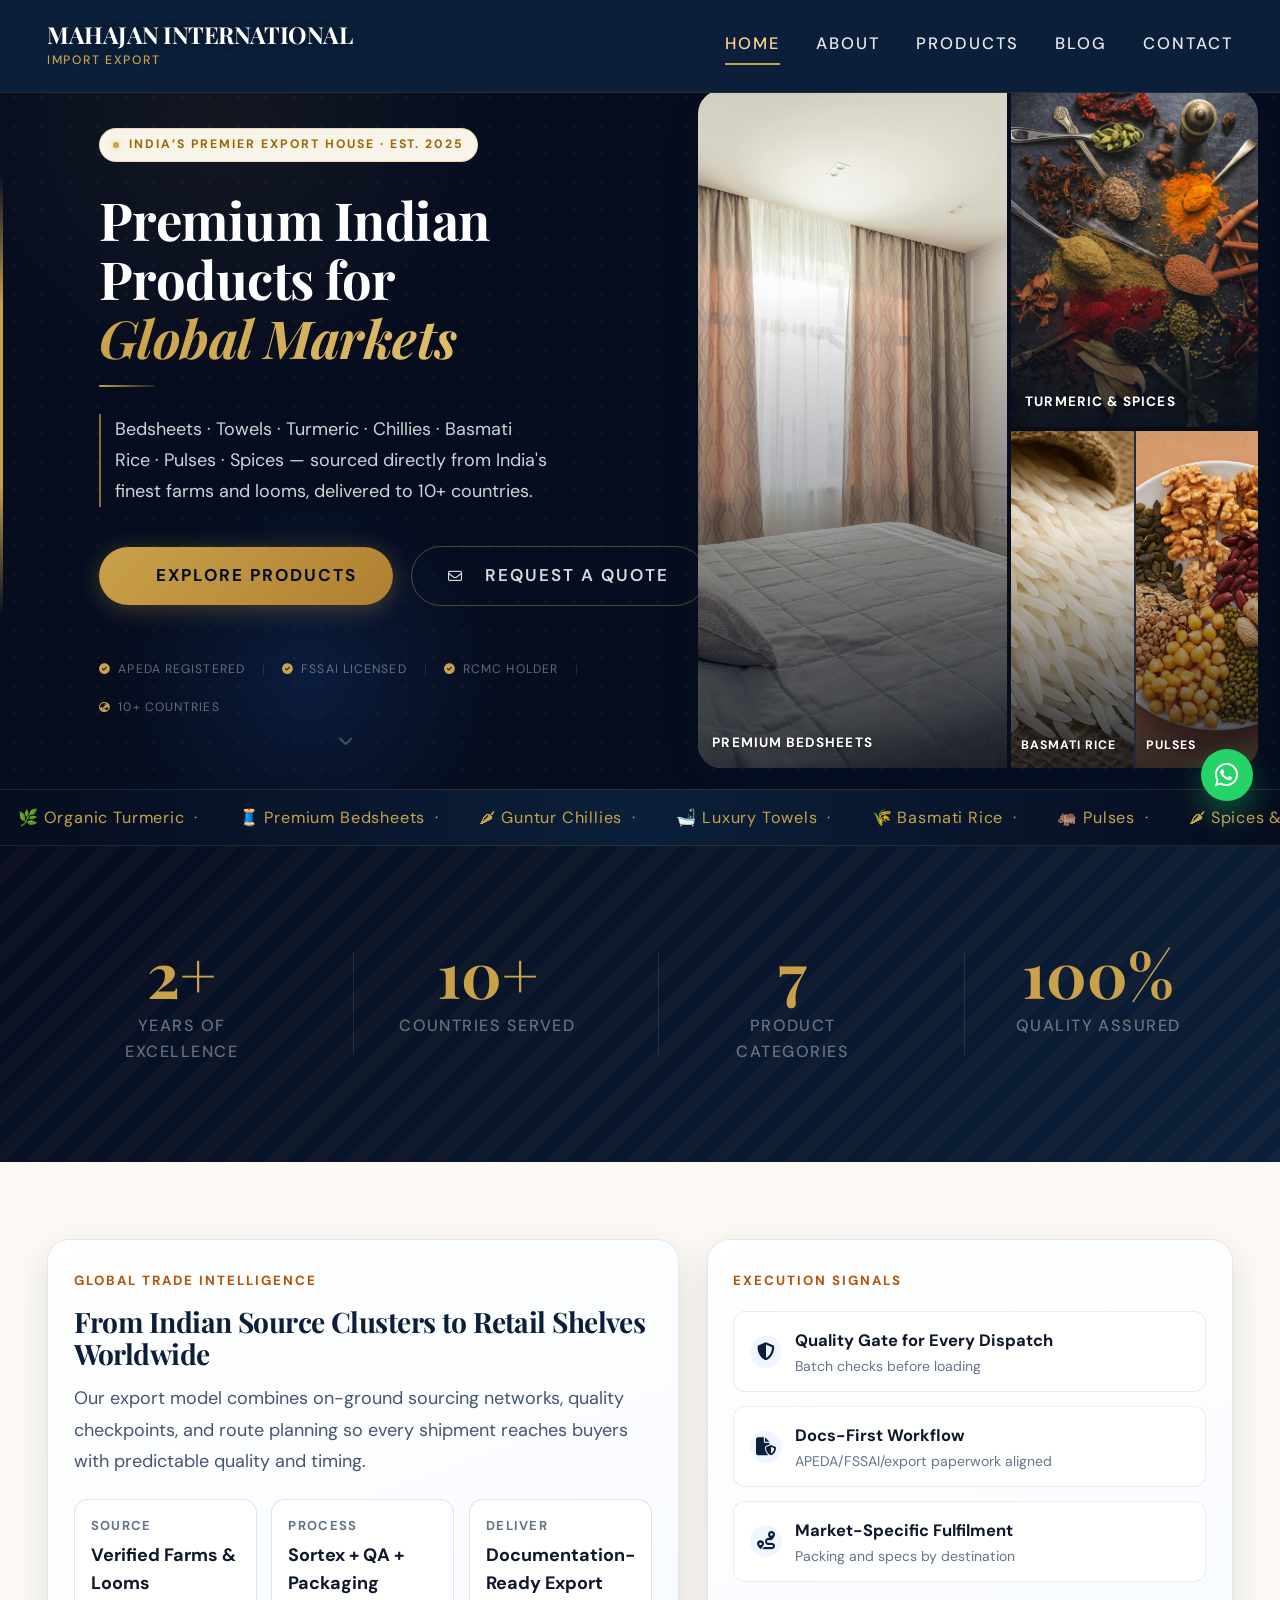
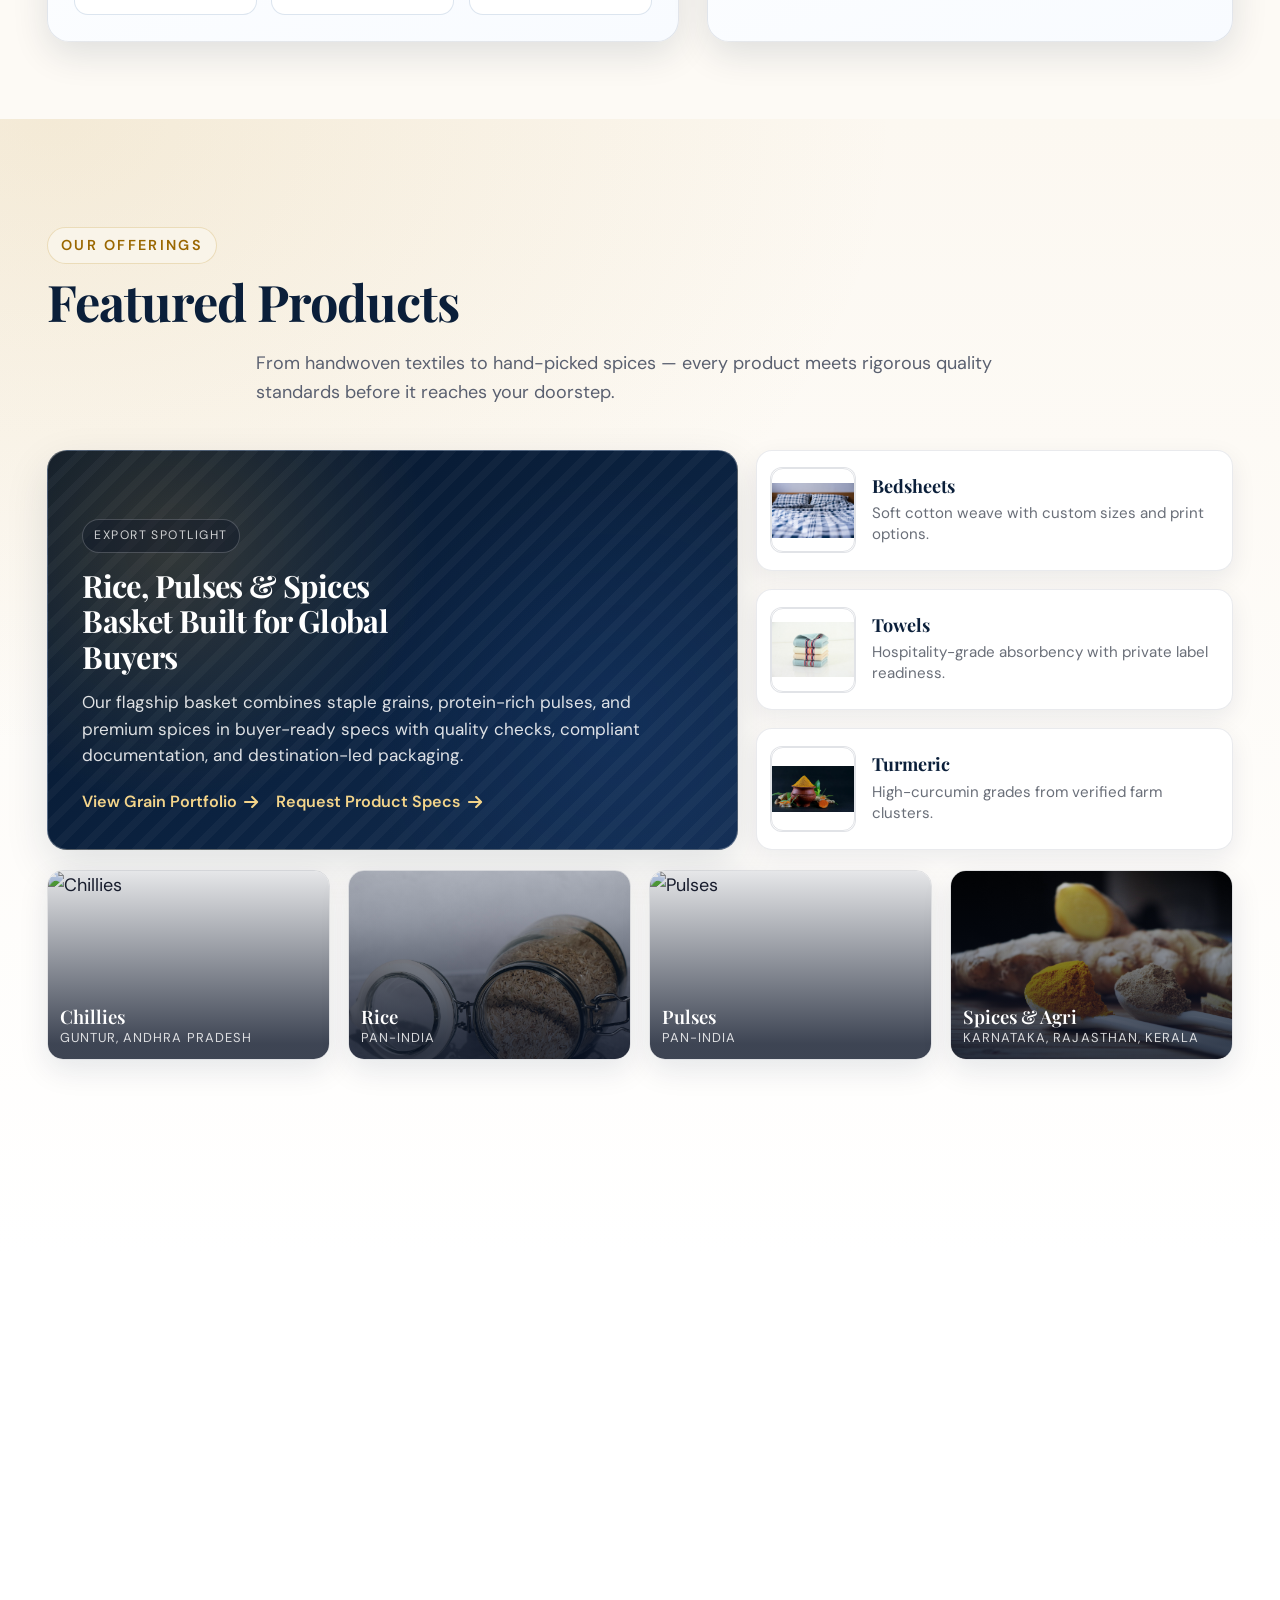
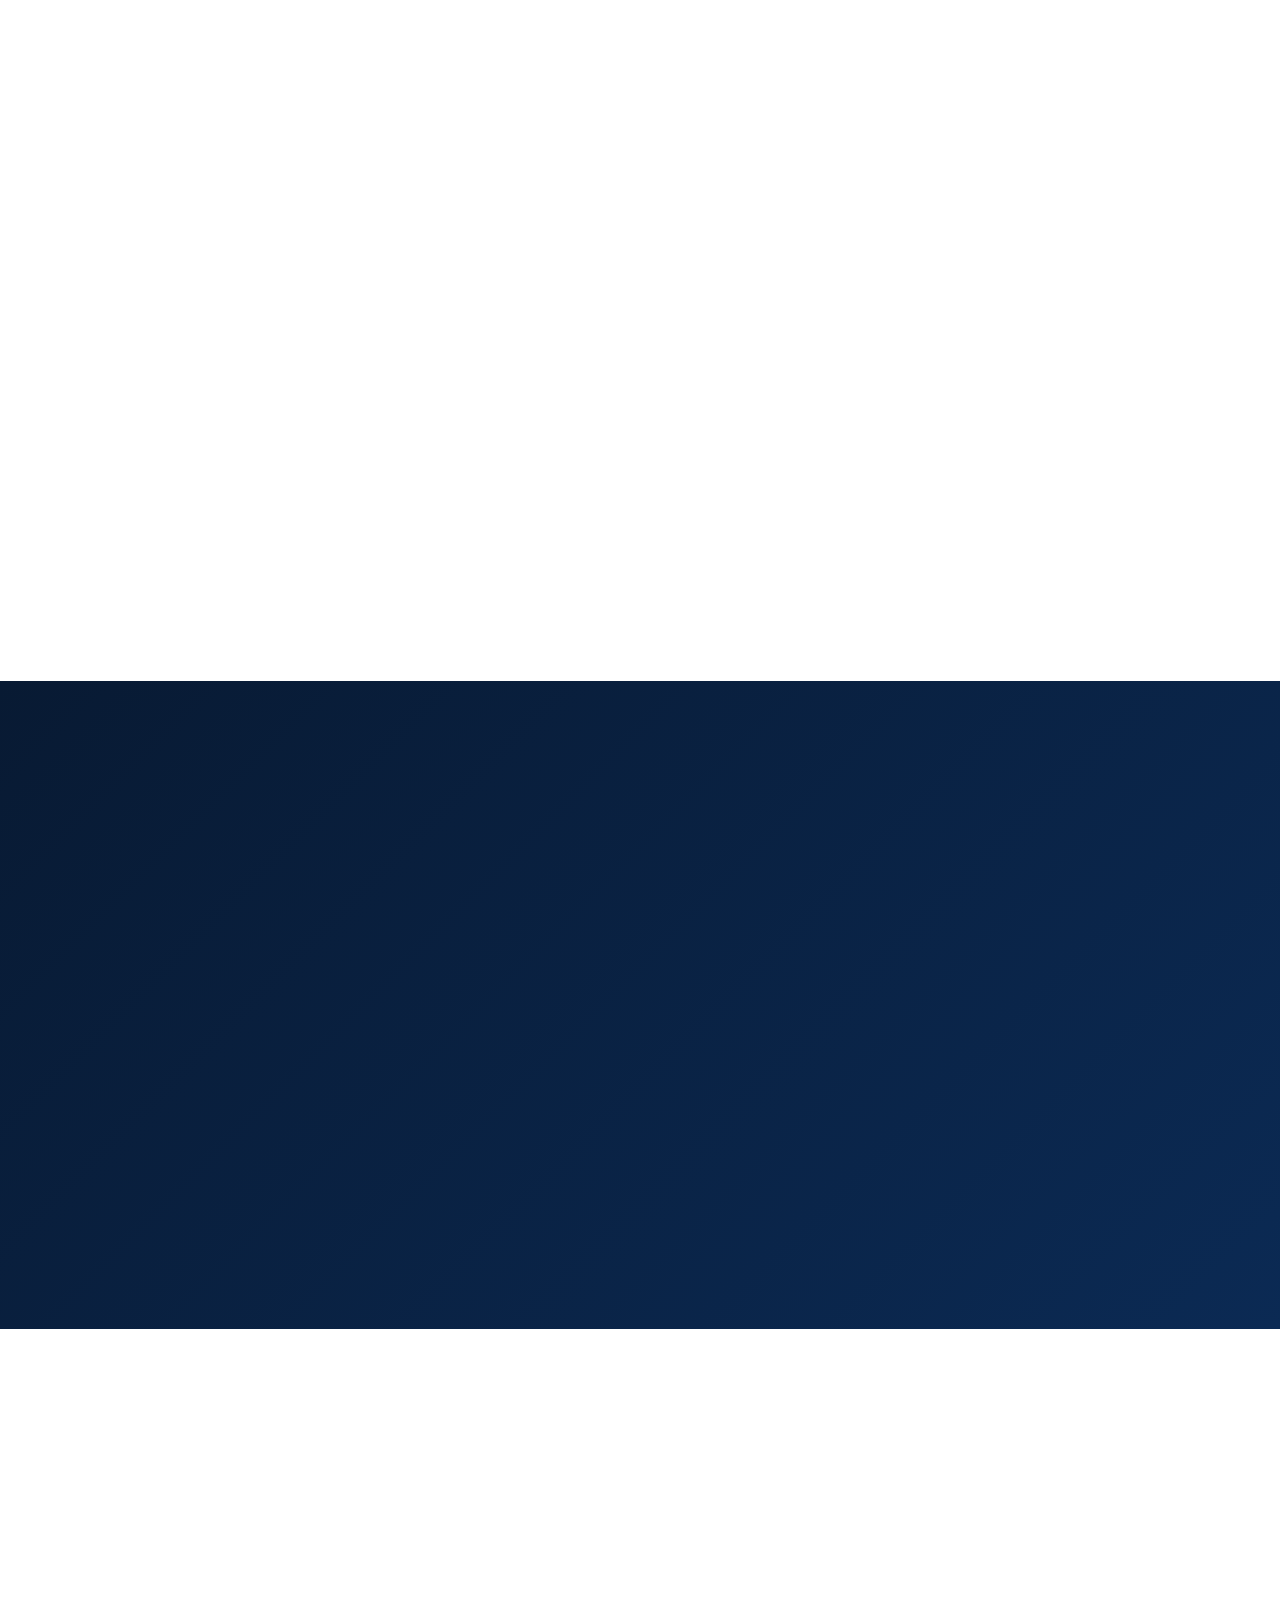
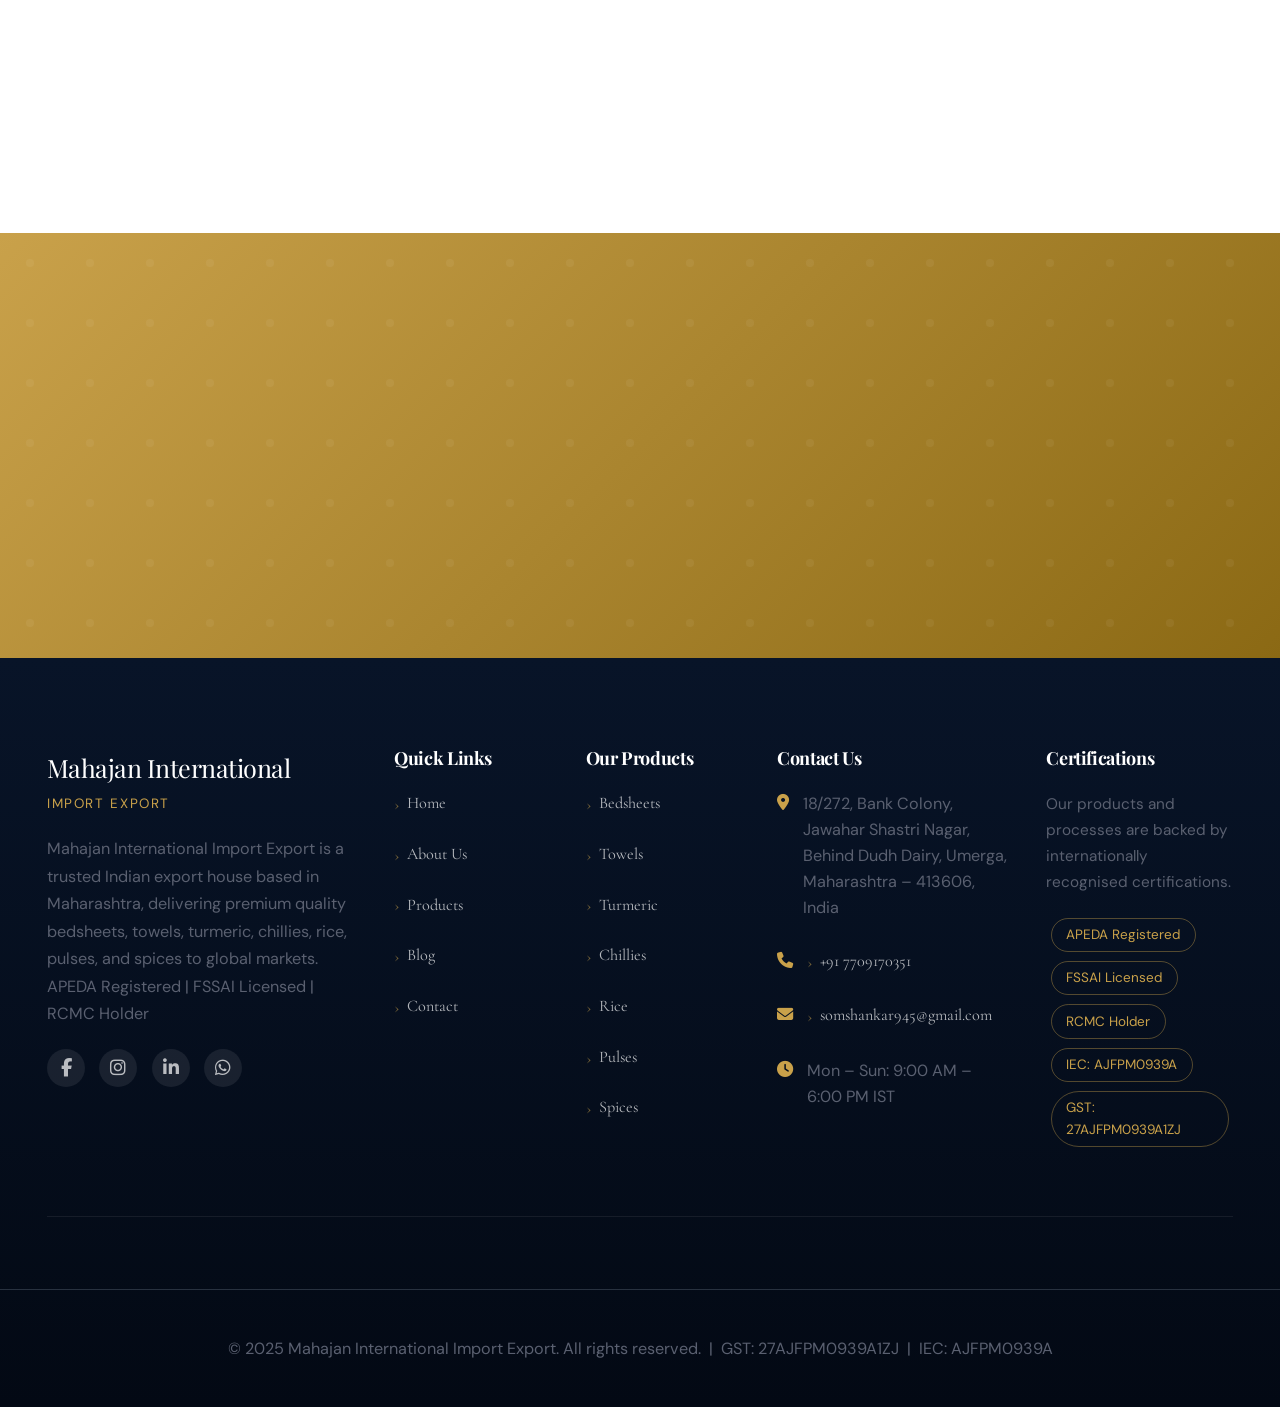
==== commit 0fb81c5d: "feat: real images, product gallery, hero preview, team LinkedIn & UI refinements - Replace all Unspl" ====
--- a/index.html
+++ b/index.html
@@ -15,14 +15,14 @@
   <meta property="og:title" content="Mahajan International Import Export | Premium Indian Products">
   <meta property="og:description" content="Established in 2025. India's trusted export company based in Umerga, Maharashtra. APEDA Registered exporter of bedsheets, towels, turmeric, chillies, rice, pulses and spices.">
   <meta property="og:url" content="https://www.mahajaninternational.com/">
-  <meta property="og:image" content="https://images.unsplash.com/photo-1596040033229-a9821ebd058d?w=1200&q=80&fit=crop">
+  <meta property="og:image" content="assets/images/blog/blog-featured.jpg">
   <meta property="og:site_name" content="Mahajan International Import Export">
 
   <!-- Twitter Card -->
   <meta name="twitter:card" content="summary_large_image">
   <meta name="twitter:title" content="Mahajan International Import Export | Premium Indian Products">
   <meta name="twitter:description" content="Established in 2025. India's trusted export company based in Umerga, Maharashtra. APEDA Registered exporter of bedsheets, towels, turmeric, chillies, rice, pulses and spices.">
-  <meta name="twitter:image" content="https://images.unsplash.com/photo-1596040033229-a9821ebd058d?w=1200&q=80&fit=crop">
+  <meta name="twitter:image" content="assets/images/blog/blog-featured.jpg">
 
   <!-- Google Fonts -->
   <link rel="preconnect" href="https://fonts.googleapis.com">
@@ -184,6 +184,7 @@
       min-height: 82vh;
       display: grid;
       grid-template-columns: 54% 46%;
+      align-items: stretch;
       background: #060D1F;
       position: relative;
       overflow: hidden;
@@ -462,69 +463,70 @@
     .hero-right {
       display: flex;
       flex-direction: column;
-      align-items: center;
-      justify-content: center;
       position: relative;
       z-index: 2;
-      padding: 6rem 2rem 2.8rem 1rem;
-      gap: 0.9rem;
+      padding: 5rem 1.2rem 1.2rem 0.4rem;
+      align-self: stretch;
     }
     .hero-right::after { content: none; }
     .hero-illustration-wrap {
-      width: min(100%, 760px);
+      flex: 1;
+      min-height: 0;
+      width: 100%;
       position: relative;
-      isolation: isolate;
-      border-radius: 24px;
-      overflow: clip;
-      border: 1px solid rgba(255,255,255,0.12);
-      box-shadow: 0 12px 48px rgba(0,0,0,0.3);
-      background: linear-gradient(145deg, rgba(6,13,31,0.88) 0%, rgba(12,31,58,0.78) 100%);
-      padding: 12px;
+      border-radius: 20px;
+      overflow: hidden;
+      box-shadow: 0 16px 56px rgba(0,0,0,0.35);
     }
     .hero-offer-grid {
       display: grid;
-      grid-template-columns: 1.2fr 1fr;
-      grid-template-rows: repeat(2, minmax(0, 1fr));
-      gap: 10px;
-      min-height: 460px;
+      grid-template-columns: 1.25fr 1fr;
+      grid-template-rows: 1fr 1fr;
+      gap: 4px;
+      width: 100%;
+      height: 100%;
+      position: absolute;
+      inset: 0;
     }
     .offer-tile {
       position: relative;
       overflow: hidden;
-      border-radius: 16px;
-      border: 1px solid rgba(255,255,255,0.16);
-      box-shadow: inset 0 0 0 1px rgba(255,255,255,0.06);
     }
     .offer-tile img {
       width: 100%;
       height: 100%;
       object-fit: cover;
-      transition: transform 0.8s ease;
+      display: block;
+      transition: transform 0.9s ease;
     }
     .offer-tile::before {
       content: '';
       position: absolute;
       inset: 0;
-      background: linear-gradient(180deg, rgba(3,10,22,0.04) 0%, rgba(3,10,22,0.72) 88%);
+      background: linear-gradient(175deg, rgba(3,10,22,0) 30%, rgba(3,10,22,0.78) 100%);
       pointer-events: none;
-    }
-    .offer-tile:hover img {
-      transform: scale(1.06);
+      z-index: 1;
+    }
+    .offer-tile:hover img { transform: scale(1.07); }
+    .offer-tile:hover {
+      box-shadow: 0 0 0 2px #C9A14A, 0 0 28px 6px rgba(201,161,74,0.45);
+      z-index: 2;
+    }
+    .offer-split-half:hover {
+      box-shadow: inset 0 0 0 2px #C9A14A, 0 0 28px 6px rgba(201,161,74,0.45);
+      z-index: 2;
     }
     .offer-tile span {
       position: absolute;
-      left: 12px;
-      bottom: 12px;
+      left: 14px;
+      bottom: 14px;
       z-index: 2;
       color: #fff;
-      font-size: 0.72rem;
-      letter-spacing: 0.1em;
+      font-size: 0.75rem;
+      letter-spacing: 0.08em;
       text-transform: uppercase;
       font-weight: 700;
-      background: rgba(6, 16, 36, 0.58);
-      border: 1px solid rgba(255,255,255,0.24);
-      border-radius: 999px;
-      padding: 6px 10px;
+      text-shadow: 0 1px 4px rgba(0,0,0,0.5);
     }
     .offer-tile small {
       position: absolute;
@@ -542,47 +544,47 @@
       padding: 5px 8px;
     }
     .offer-tile-split {
-      display: grid;
-      grid-template-columns: 1fr 1fr;
-      gap: 8px;
-      padding: 8px;
-      background: rgba(8, 21, 40, 0.82);
+      display: flex;
+      flex-direction: row;
+      overflow: hidden;
     }
     .offer-tile-split::before { display: none; }
     .offer-split-half {
       position: relative;
       overflow: hidden;
-      border-radius: 12px;
-      border: 1px solid rgba(255,255,255,0.2);
+      flex: 1;
+    }
+    .offer-split-half:first-child {
+      border-right: 2px solid rgba(255,255,255,0.12);
     }
     .offer-split-half::before {
       content: '';
       position: absolute;
       inset: 0;
-      background: linear-gradient(180deg, rgba(3,10,22,0.04) 0%, rgba(3,10,22,0.72) 88%);
+      background: linear-gradient(175deg, rgba(3,10,22,0) 30%, rgba(3,10,22,0.78) 100%);
       pointer-events: none;
       z-index: 1;
     }
     .offer-tile-split .offer-split-half img {
       width: 100%;
       height: 100%;
-      min-height: 170px;
       object-fit: cover;
       display: block;
-      transition: transform 0.8s ease;
+      transition: transform 0.9s ease;
     }
     .offer-tile-split .offer-split-half span {
       position: absolute;
       left: 10px;
-      bottom: 10px;
+      bottom: 12px;
       z-index: 2;
-      font-size: 0.64rem;
-      letter-spacing: 0.09em;
-      padding: 5px 9px;
-    }
-    .offer-tile-split:hover .offer-split-half img {
-      transform: scale(1.06);
-    }
+      color: #fff;
+      font-size: 0.68rem;
+      letter-spacing: 0.08em;
+      text-transform: uppercase;
+      font-weight: 700;
+      text-shadow: 0 1px 4px rgba(0,0,0,0.5);
+    }
+    .offer-tile-split:hover .offer-split-half img { transform: scale(1.07); }
     /* CSS Art: Hero offer tile icons */
     .offer-tile-icon {
       position: absolute;
@@ -667,14 +669,104 @@
       min-height: 130px;
     }
     .offer-tile-a { grid-row: 1 / span 2; }
+
+    /* ── Hero Hover Preview Panel ── */
+    .hero-preview {
+      position: absolute;
+      inset: 0;
+      z-index: 20;
+      opacity: 0;
+      pointer-events: none;
+      transition: opacity 0.32s ease;
+      border-radius: 20px;
+      overflow: hidden;
+    }
+    .hero-preview.active {
+      opacity: 1;
+      pointer-events: none; /* still let clicks pass through to the tile */
+    }
+    .hero-preview-img {
+      position: absolute;
+      inset: 0;
+      width: 100%;
+      height: 100%;
+      object-fit: cover;
+      display: block;
+      transform: scale(1.04);
+      transition: transform 0.5s ease;
+    }
+    .hero-preview.active .hero-preview-img { transform: scale(1); }
+    .hero-preview::after {
+      content: '';
+      position: absolute;
+      inset: 0;
+      background: linear-gradient(to top,
+        rgba(3,10,22,0.95) 0%,
+        rgba(3,10,22,0.55) 45%,
+        rgba(3,10,22,0.15) 100%);
+      pointer-events: none;
+    }
+    .hero-preview-body {
+      position: absolute;
+      bottom: 0; left: 0; right: 0;
+      padding: 2rem 2rem 2.2rem;
+      z-index: 2;
+      transform: translateY(10px);
+      transition: transform 0.35s ease;
+    }
+    .hero-preview.active .hero-preview-body { transform: translateY(0); }
+    .hero-preview-cat {
+      display: inline-block;
+      font-size: 0.65rem;
+      letter-spacing: 0.18em;
+      text-transform: uppercase;
+      color: #C9A14A;
+      font-weight: 700;
+      margin-bottom: 0.45rem;
+    }
+    .hero-preview-title {
+      font-family: 'Playfair Display', serif;
+      font-size: 1.55rem;
+      font-weight: 700;
+      color: #fff;
+      margin: 0 0 0.9rem;
+      line-height: 1.2;
+    }
+    .hero-preview-specs {
+      list-style: none;
+      display: flex;
+      flex-wrap: wrap;
+      gap: 6px;
+      margin: 0 0 1.2rem;
+      padding: 0;
+    }
+    .hero-preview-specs li {
+      background: rgba(255,255,255,0.1);
+      border: 1px solid rgba(255,255,255,0.22);
+      border-radius: 999px;
+      padding: 4px 13px;
+      font-size: 0.7rem;
+      color: rgba(255,255,255,0.88);
+      backdrop-filter: blur(4px);
+    }
+    .hero-preview-cta {
+      display: inline-flex;
+      align-items: center;
+      gap: 0.45rem;
+      padding: 0.55rem 1.4rem;
+      background: #C9A14A;
+      color: #fff;
+      border-radius: 999px;
+      font-size: 0.8rem;
+      font-weight: 700;
+      text-decoration: none;
+      letter-spacing: 0.04em;
+      transition: background 0.2s, transform 0.2s;
+    }
+    .hero-preview-cta:hover { background: #8B6914; transform: translateX(3px); box-shadow: 0 0 16px rgba(201,161,74,0.5); }
     .hero-illustration { display: none !important; }
     .hero-metric-stack { display: none !important; }
-    .hero-offer-pills {
-      margin-top: 10px;
-      display: flex;
-      flex-wrap: wrap;
-      gap: 8px;
-    }
+    .hero-offer-pills { display: none !important; }
     .hero-offer-pill {
       font-size: 0.68rem;
       letter-spacing: 0.1em;
@@ -1322,71 +1414,26 @@
       border-radius: 12px;
       border: 1px solid rgba(11,31,58,0.12);
       flex-shrink: 0;
-      display: flex;
-      align-items: center;
-      justify-content: center;
-    }
-    .rail-art i {
-      font-size: 1.7rem;
-      color: rgba(255,255,255,0.55);
-    }
-    .rail-art-bedsheets {
-      background:
-        repeating-linear-gradient(45deg, rgba(255,255,255,0.06) 0 8px, transparent 8px 18px),
-        linear-gradient(145deg, #2048A0 0%, #0E2660 55%, #060F28 100%);
-    }
-    .rail-art-towels {
-      background:
-        repeating-linear-gradient(90deg, rgba(255,255,255,0.05) 0 3px, transparent 3px 8px),
-        radial-gradient(circle at 24% 24%, rgba(80,196,255,0.24), transparent 36%),
-        linear-gradient(145deg, #0E5F83 0%, #083D56 55%, #041E2B 100%);
-    }
-    .rail-art-turmeric {
-      background:
-        radial-gradient(circle at 30% 38%, rgba(250,196,60,0.55), transparent 36%),
-        linear-gradient(145deg, #7A3E0C 0%, #3A1A06 55%, #150903 100%);
-    }
-
-    .tile-art {
+      overflow: hidden;
+    }
+    .rail-art {
+      background: #fff;
+    }
+    .rail-art img {
       width: 100%;
       height: 100%;
+      object-fit: contain;
+      display: block;
+    }
+
+    .tile-img {
       position: absolute;
       inset: 0;
-      display: flex;
-      align-items: center;
-      justify-content: center;
-    }
-    .tile-art i {
-      font-size: 2.6rem;
-      color: rgba(255,255,255,0.30);
-      position: relative;
-      z-index: 2;
-      margin-bottom: 28px;
-    }
-    .tile-art-chillies {
-      background:
-        repeating-linear-gradient(-40deg, rgba(255,255,255,0.04) 0 10px, transparent 10px 22px),
-        radial-gradient(circle at 70% 28%, rgba(249,99,78,0.28), transparent 32%),
-        linear-gradient(145deg, #8A1F1B 0%, #4A1211 60%, #180707 100%);
-    }
-    .tile-art-rice {
-      background:
-        repeating-linear-gradient(90deg, rgba(255,255,255,0.05) 0 4px, transparent 4px 12px),
-        radial-gradient(circle at 30% 30%, rgba(220,246,173,0.24), transparent 34%),
-        linear-gradient(145deg, #2E5D39 0%, #173826 60%, #091710 100%);
-    }
-    .tile-art-pulses {
-      background:
-        radial-gradient(circle at 22% 24%, rgba(240,186,99,0.30), transparent 30%),
-        radial-gradient(circle at 74% 30%, rgba(225,121,67,0.24), transparent 30%),
-        linear-gradient(145deg, #5A3D24 0%, #2F2114 60%, #130B06 100%);
-    }
-    .tile-art-spices {
-      background:
-        radial-gradient(circle at 22% 24%, rgba(250,205,93,0.30), transparent 32%),
-        radial-gradient(circle at 78% 24%, rgba(250,129,54,0.24), transparent 30%),
-        radial-gradient(circle at 52% 74%, rgba(145,202,90,0.22), transparent 34%),
-        linear-gradient(145deg, #3D3020 0%, #24190E 60%, #0E0A06 100%);
+      width: 100%;
+      height: 100%;
+      object-fit: contain;
+      display: block;
+      background: #fff;
     }
     /* ===== Export Markets ===== */
     .markets-section {
@@ -1547,9 +1594,9 @@
         </div>
       </div>
 
-      <div class="hero-right" aria-label="Farm, spice, textile and grain export illustration">
+      <div class="hero-right" aria-label="Product offering showcase">
         <div class="hero-illustration-wrap" data-aos="fade-left" data-aos-delay="120">
-          <svg class="hero-illustration" viewBox="0 0 900 620" role="img" aria-label="Illustrated Indian export landscape with fields, spices, fabric and grain">
+          <svg class="hero-illustration" viewBox="0 0 900 620" role="img" aria-label="Illustrated Indian export landscape with fields, spices, fabric and grain" style="display:none">
             <defs>
               <linearGradient id="skyGrad" x1="0%" y1="0%" x2="100%" y2="100%">
                 <stop offset="0%" stop-color="#0F2340"/>
@@ -1609,22 +1656,37 @@
               <path d="M6 82 L-22 102"/>
             </g>
           </svg>
+          <!-- Hover Preview Panel -->
+          <div class="hero-preview" id="heroPreview" aria-hidden="true">
+            <img class="hero-preview-img" id="heroPreviewImg" src="" alt="">
+            <div class="hero-preview-body">
+              <span class="hero-preview-cat" id="heroPreviewCat"></span>
+              <h3 class="hero-preview-title" id="heroPreviewTitle"></h3>
+              <ul class="hero-preview-specs" id="heroPreviewSpecs"></ul>
+              <a class="hero-preview-cta" id="heroPreviewCta" href="">View Full Details <i class="fa-solid fa-arrow-right"></i></a>
+            </div>
+          </div>
+
           <div class="hero-offer-grid" role="img" aria-label="Product offering showcase">
-  <a href="products.html#bedsheets" class="offer-tile offer-tile-a offer-art-bedsheets" aria-label="View bedsheets">
-    <i class="fa-solid fa-bed offer-tile-icon"></i>
+  <a href="products.html#bedsheets" class="offer-tile offer-tile-a"
+     onmouseenter="showHeroPreview('bedsheets')" onmouseleave="hideHeroPreview()" aria-label="View bedsheets">
+    <img src="assets/images/hero/bedsheet-2.jpg" alt="Premium Bedsheets">
     <span>Premium Bedsheets</span>
   </a>
-  <a href="products.html#turmeric" class="offer-tile offer-art-turmeric" aria-label="View turmeric">
-    <i class="fa-solid fa-mortar-pestle offer-tile-icon"></i>
+  <a href="products.html#turmeric" class="offer-tile"
+     onmouseenter="showHeroPreview('turmeric')" onmouseleave="hideHeroPreview()" aria-label="View turmeric">
+    <img src="assets/images/hero/termeric-spices-4.jpg" alt="Turmeric &amp; Spices">
     <span>Turmeric &amp; Spices</span>
   </a>
-  <a href="products.html#rice" class="offer-tile offer-tile-split offer-art-grains" aria-label="View rice and pulses">
-    <div class="offer-split-inner offer-art-rice-half">
-      <i class="fa-solid fa-wheat-awn osi"></i>
+  <a href="products.html#rice" class="offer-tile offer-tile-split" aria-label="View rice and pulses">
+    <div class="offer-split-half"
+         onmouseenter="showHeroPreview('rice')" onmouseleave="hideHeroPreview()">
+      <img src="assets/images/hero/rice-1.png" alt="Basmati Rice">
       <span>Basmati Rice</span>
     </div>
-    <div class="offer-split-inner offer-art-pulses-half">
-      <i class="fa-solid fa-seedling osi"></i>
+    <div class="offer-split-half"
+         onmouseenter="showHeroPreview('pulses')" onmouseleave="hideHeroPreview()">
+      <img src="assets/images/hero/pulses-2.jpg" alt="Pulses">
       <span>Pulses</span>
     </div>
   </a>
@@ -1761,21 +1823,21 @@
 
           <div class="featured-rail">
             <a href="products.html#bedsheets" class="featured-rail-item" data-aos="fade-up" data-aos-delay="120">
-              <div class="rail-art rail-art-bedsheets"><i class="fa-solid fa-bed"></i></div>
+              <div class="rail-art"><img src="assets/images/products/bedsheet-1.jpg" alt="Bedsheets"></div>
               <div>
                 <b>Bedsheets</b>
                 <span>Soft cotton weave with custom sizes and print options.</span>
               </div>
             </a>
             <a href="products.html#towels" class="featured-rail-item" data-aos="fade-up" data-aos-delay="160">
-              <div class="rail-art rail-art-towels"><i class="fa-solid fa-bath"></i></div>
+              <div class="rail-art"><img src="assets/images/products/towel-1.jpg" alt="Towels"></div>
               <div>
                 <b>Towels</b>
                 <span>Hospitality-grade absorbency with private label readiness.</span>
               </div>
             </a>
             <a href="products.html#turmeric" class="featured-rail-item" data-aos="fade-up" data-aos-delay="200">
-              <div class="rail-art rail-art-turmeric"><i class="fa-solid fa-mortar-pestle"></i></div>
+              <div class="rail-art"><img src="assets/images/products/only-termeric-1.jpg" alt="Turmeric"></div>
               <div>
                 <b>Turmeric</b>
                 <span>High-curcumin grades from verified farm clusters.</span>
@@ -1785,22 +1847,22 @@
 
           <div class="featured-tile-grid">
             <a href="products.html#chillies" class="featured-tile" data-aos="fade-up" data-aos-delay="110">
-              <div class="tile-art tile-art-chillies"><i class="fa-solid fa-pepper-hot"></i></div>
+              <img src="assets/images/products/chilly-1.jpg" alt="Chillies" class="tile-img">
               <b>Chillies</b>
               <span>Guntur, Andhra Pradesh</span>
             </a>
             <a href="products.html#rice" class="featured-tile" data-aos="fade-up" data-aos-delay="140">
-              <div class="tile-art tile-art-rice"><i class="fa-solid fa-wheat-awn"></i></div>
+              <img src="assets/images/products/rice-2.jpg" alt="Rice" class="tile-img">
               <b>Rice</b>
               <span>Pan-India</span>
             </a>
             <a href="products.html#pulses" class="featured-tile" data-aos="fade-up" data-aos-delay="170">
-              <div class="tile-art tile-art-pulses"><i class="fa-solid fa-seedling"></i></div>
+              <img src="assets/images/products/pulses-1.jpg" alt="Pulses" class="tile-img">
               <b>Pulses</b>
               <span>Pan-India</span>
             </a>
             <a href="products.html#spices" class="featured-tile" data-aos="fade-up" data-aos-delay="200">
-              <div class="tile-art tile-art-spices"><i class="fa-solid fa-jar"></i></div>
+              <img src="assets/images/products/termeric-spices-1.jpg" alt="Spices &amp; Agri" class="tile-img">
               <b>Spices &amp; Agri</b>
               <span>Karnataka, Rajasthan, Kerala</span>
             </a>
@@ -1815,7 +1877,7 @@
           <!-- Card 1: Bedsheets -->
           <div class="card" data-aos="fade-up" data-aos-delay="100">
             <div class="card-img">
-              <img src="https://images.unsplash.com/photo-1631049307264-da0ec9d70304?w=600&q=80&fit=crop" alt="Bedsheets" loading="lazy">
+              <img src="assets/images/products/bedsheet-2.jpg" alt="Bedsheets" loading="lazy">
             </div>
             <div class="card-body">
               <span class="card-tag">Solapur, Maharashtra</span>
@@ -1828,7 +1890,7 @@
           <!-- Card 2: Towels -->
           <div class="card" data-aos="fade-up" data-aos-delay="150">
             <div class="card-img">
-              <img src="https://images.unsplash.com/photo-1563453392212-326f5e854473?w=600&q=80&fit=crop" alt="Towels" loading="lazy">
+              <img src="assets/images/products/towel-3.jpg" alt="Towels" loading="lazy">
             </div>
             <div class="card-body">
               <span class="card-tag">Solapur, Maharashtra</span>
@@ -1841,7 +1903,7 @@
           <!-- Card 3: Turmeric -->
           <div class="card" data-aos="fade-up" data-aos-delay="200">
             <div class="card-img">
-              <img src="https://images.unsplash.com/photo-1615485500704-8e990f9900f7?w=600&q=80&fit=crop" alt="Turmeric" loading="lazy">
+              <img src="assets/images/products/only-termeric-3.jpg" alt="Turmeric" loading="lazy">
             </div>
             <div class="card-body">
               <span class="card-tag">Solapur &amp; Sangli, Maharashtra</span>
@@ -1854,7 +1916,7 @@
           <!-- Card 4: Chillies -->
           <div class="card" data-aos="fade-up" data-aos-delay="100">
             <div class="card-img">
-              <img src="https://images.unsplash.com/photo-1583119022894-919a68a3d0e3?w=600&q=80&fit=crop" alt="Chillies" loading="lazy">
+              <img src="assets/images/products/chilly-3.jpg" alt="Chillies" loading="lazy">
             </div>
             <div class="card-body">
               <span class="card-tag">Guntur, Andhra Pradesh</span>
@@ -1867,7 +1929,7 @@
           <!-- Card 5: Rice -->
           <div class="card" data-aos="fade-up" data-aos-delay="150">
             <div class="card-img">
-              <img src="https://images.unsplash.com/photo-1536304993881-ff86e0c9c6a3?w=600&q=80&fit=crop" alt="Rice" loading="lazy">
+              <img src="assets/images/products/rice-3.jpg" alt="Rice" loading="lazy">
             </div>
             <div class="card-body">
               <span class="card-tag">Pan-India</span>
@@ -1880,7 +1942,7 @@
           <!-- Card 6: Pulses -->
           <div class="card" data-aos="fade-up" data-aos-delay="200">
             <div class="card-img">
-              <img src="https://images.unsplash.com/photo-1612257999756-7a12e3bfaaef?w=600&q=80&fit=crop" alt="Pulses" loading="lazy">
+              <img src="assets/images/products/pulses-2.jpg" alt="Pulses" loading="lazy">
             </div>
             <div class="card-body">
               <span class="card-tag">Pan-India</span>
@@ -1893,7 +1955,7 @@
           <!-- Card 7: Spices & Agri -->
           <div class="card" data-aos="fade-up" data-aos-delay="100">
             <div class="card-img">
-              <img src="https://images.unsplash.com/photo-1596040033229-a9821ebd058d?w=600&q=80&fit=crop" alt="Spices and Agri Products" loading="lazy">
+              <img src="assets/images/products/termeric-spices-3.jpg" alt="Spices and Agri Products" loading="lazy">
             </div>
             <div class="card-body">
               <span class="card-tag">Karnataka, Rajasthan, Kerala</span>
@@ -2217,6 +2279,54 @@
   <script src="https://cdn.jsdelivr.net/npm/swiper@11/swiper-bundle.min.js"></script>
 
   <script>
+    // ---- Hero Tile Hover Preview ----
+    const heroProducts = {
+      bedsheets: {
+        img: 'assets/images/hero/bedsheet-2.jpg',
+        cat: 'Textiles · Solapur, Maharashtra',
+        title: 'Premium Cotton Bedsheets',
+        specs: ['200–600 Thread Count', 'Single to King Size', 'Custom Prints & Branding', 'MOQ: 300–500 pcs'],
+        url: 'products.html#bedsheets'
+      },
+      turmeric: {
+        img: 'assets/images/hero/termeric-spices-4.jpg',
+        cat: 'Spices · Solapur & Sangli, Maharashtra',
+        title: 'Organic Turmeric & Spices',
+        specs: ['3–5% Curcumin Content', 'Whole / Finger / Powder', 'APEDA & FSSAI Certified', 'MOQ: 1 Metric Ton'],
+        url: 'products.html#turmeric'
+      },
+      rice: {
+        img: 'assets/images/hero/rice-1.png',
+        cat: 'Grains · Pan-India',
+        title: 'Basmati Rice',
+        specs: ['8.2mm+ Grain Length', '1121, Pusa, Traditional', 'Raw / Steam / Sella', 'MOQ: 1 Metric Ton'],
+        url: 'products.html#rice'
+      },
+      pulses: {
+        img: 'assets/images/hero/pulses-2.jpg',
+        cat: 'Grains · Pan-India',
+        title: 'Premium Pulses',
+        specs: ['Toor, Chana, Moong, Masoor', 'Whole / Split / Polished', 'Sortex Cleaned, Export Grade', 'MOQ: 1 Metric Ton'],
+        url: 'products.html#pulses'
+      }
+    };
+
+    function showHeroPreview(key) {
+      const p = heroProducts[key];
+      if (!p) return;
+      document.getElementById('heroPreviewImg').src = p.img;
+      document.getElementById('heroPreviewImg').alt = p.title;
+      document.getElementById('heroPreviewCat').textContent = p.cat;
+      document.getElementById('heroPreviewTitle').textContent = p.title;
+      document.getElementById('heroPreviewSpecs').innerHTML = p.specs.map(s => `<li>${s}</li>`).join('');
+      document.getElementById('heroPreviewCta').href = p.url;
+      document.getElementById('heroPreview').classList.add('active');
+    }
+
+    function hideHeroPreview() {
+      document.getElementById('heroPreview').classList.remove('active');
+    }
+
     // ---- AOS Init ----
     AOS.init({
       duration: 700,
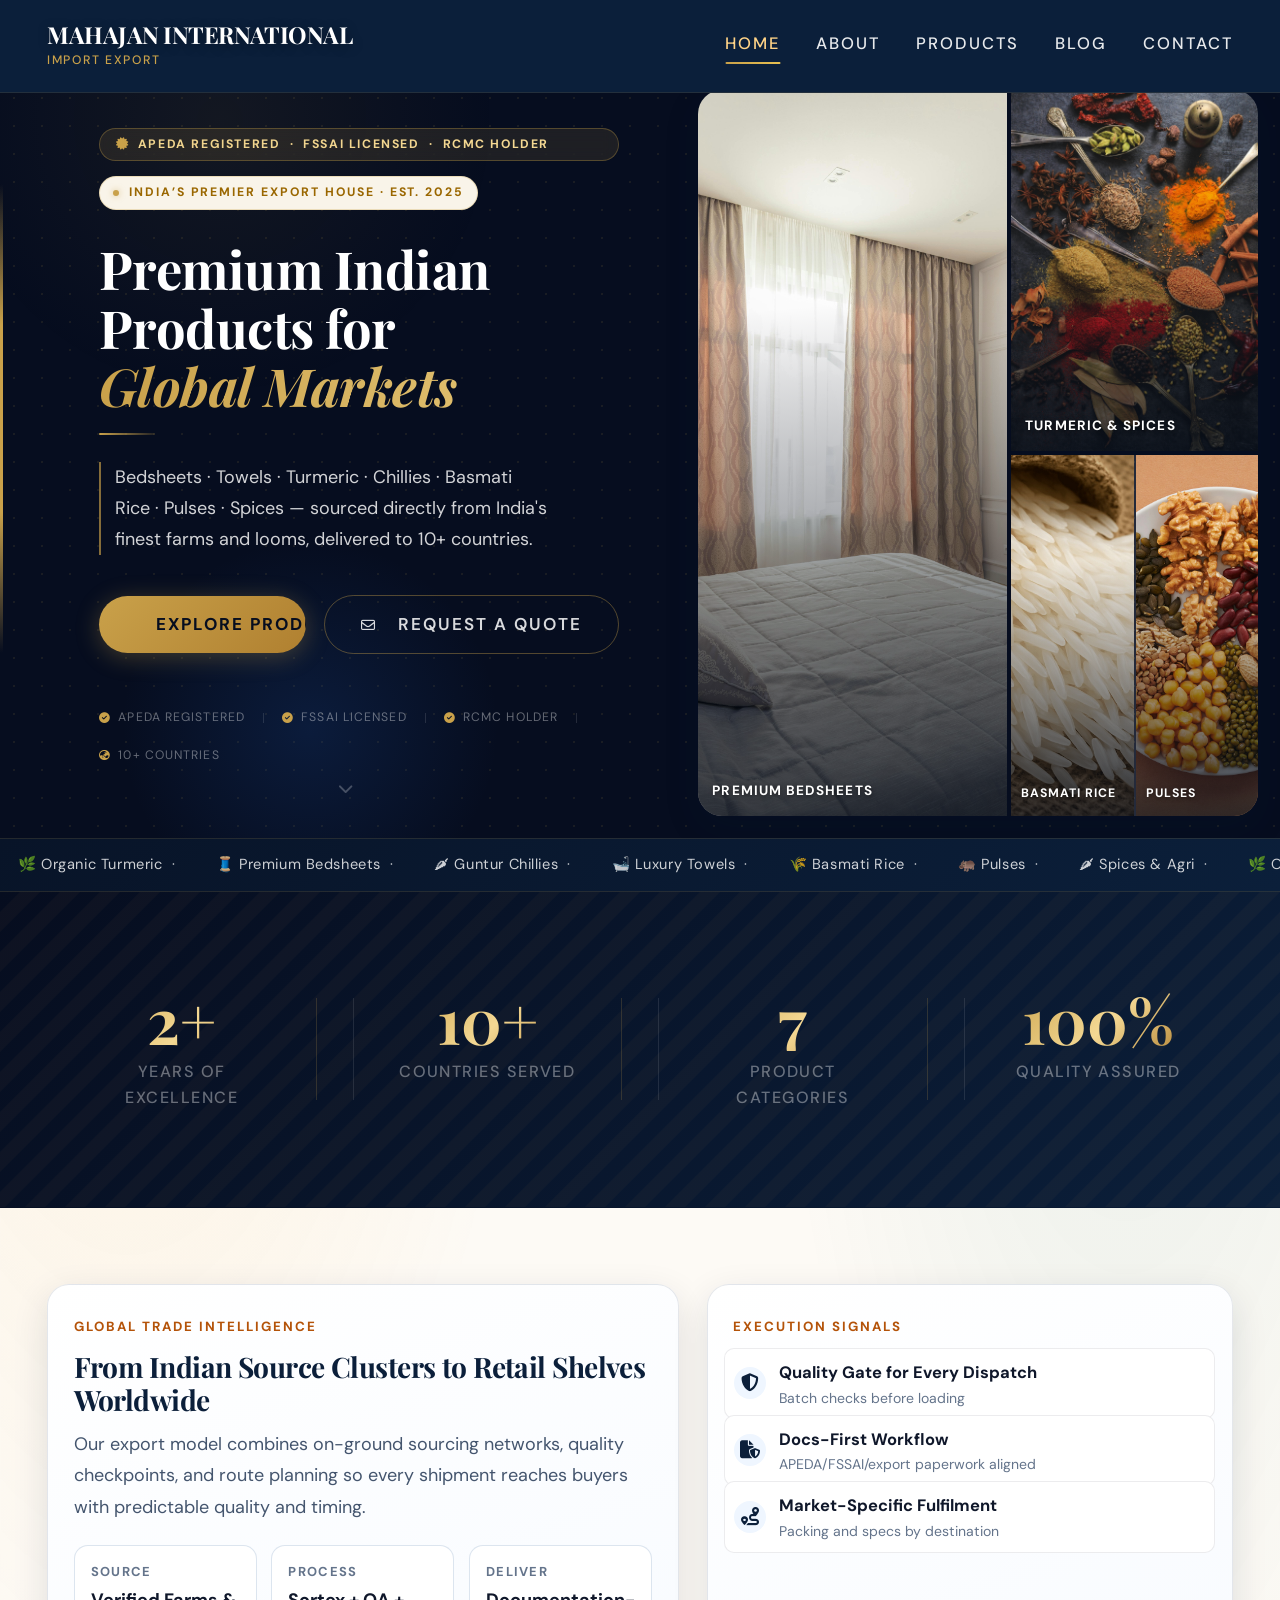
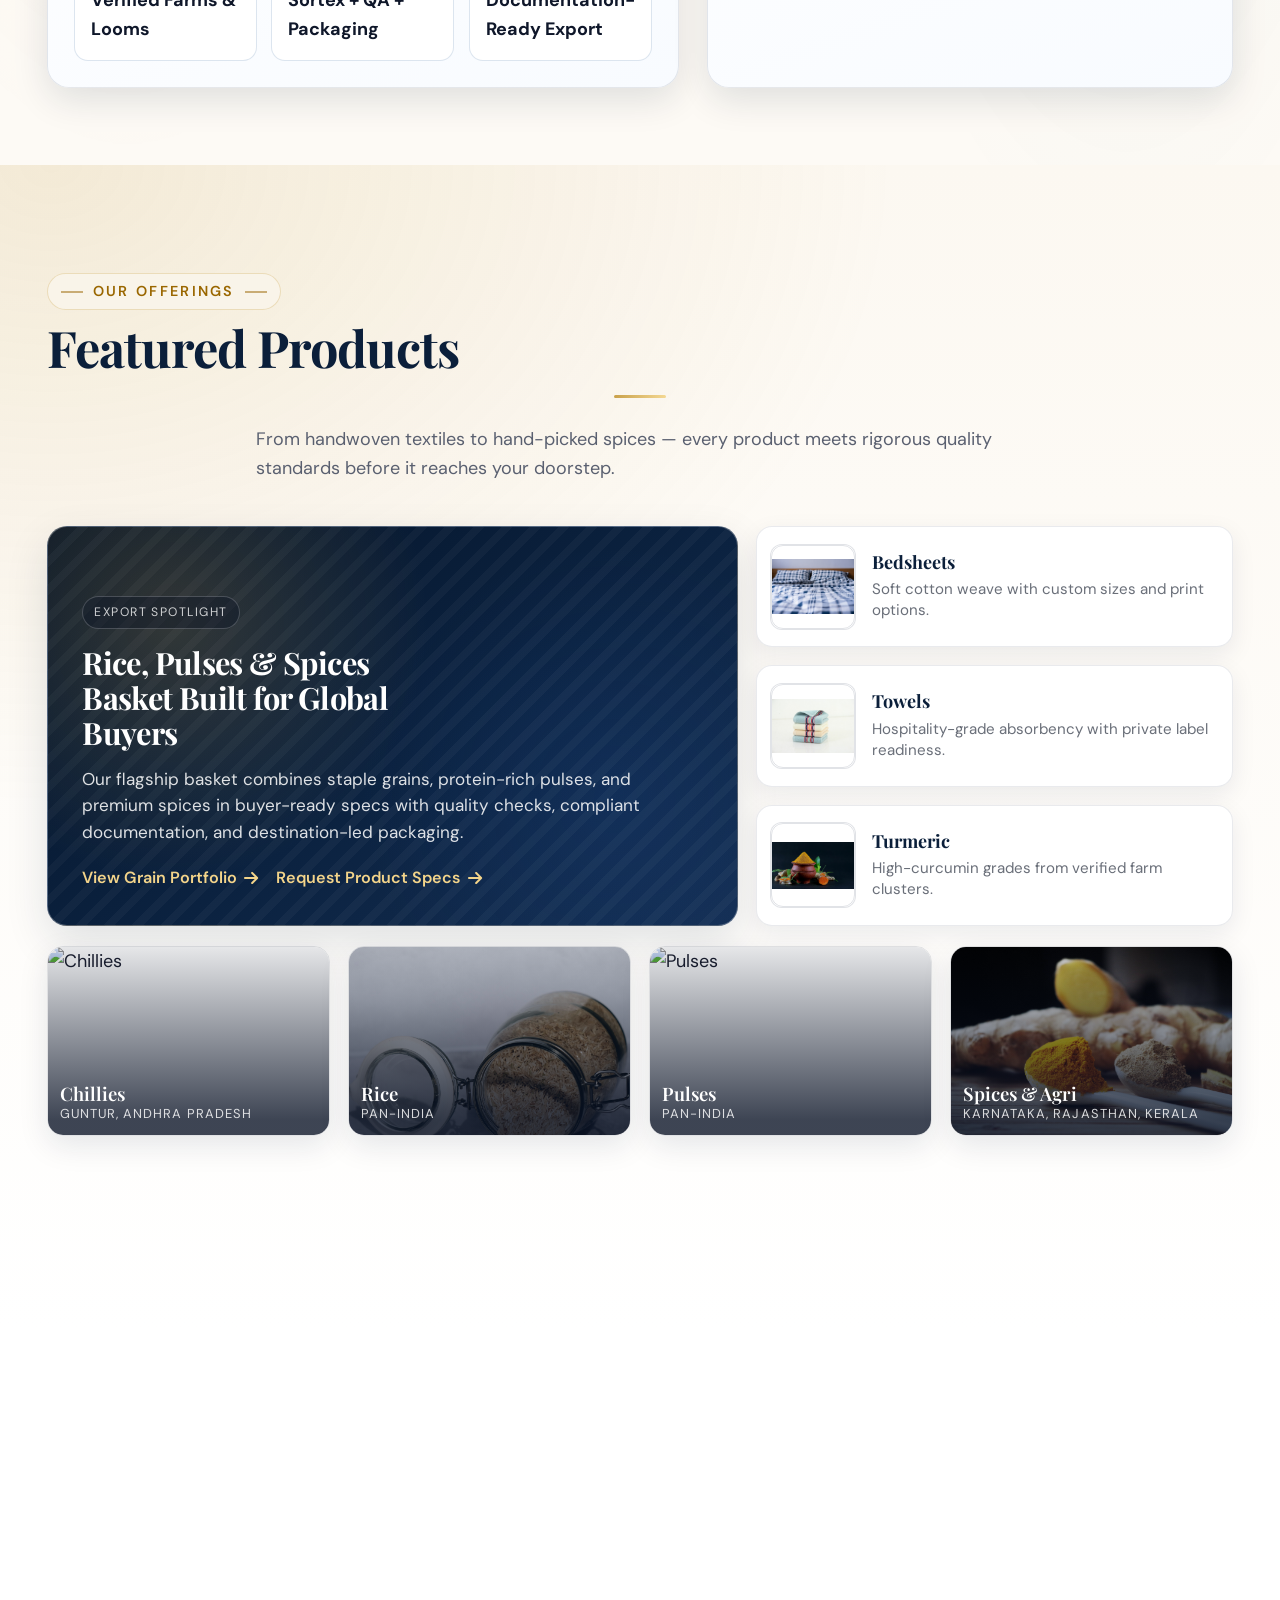
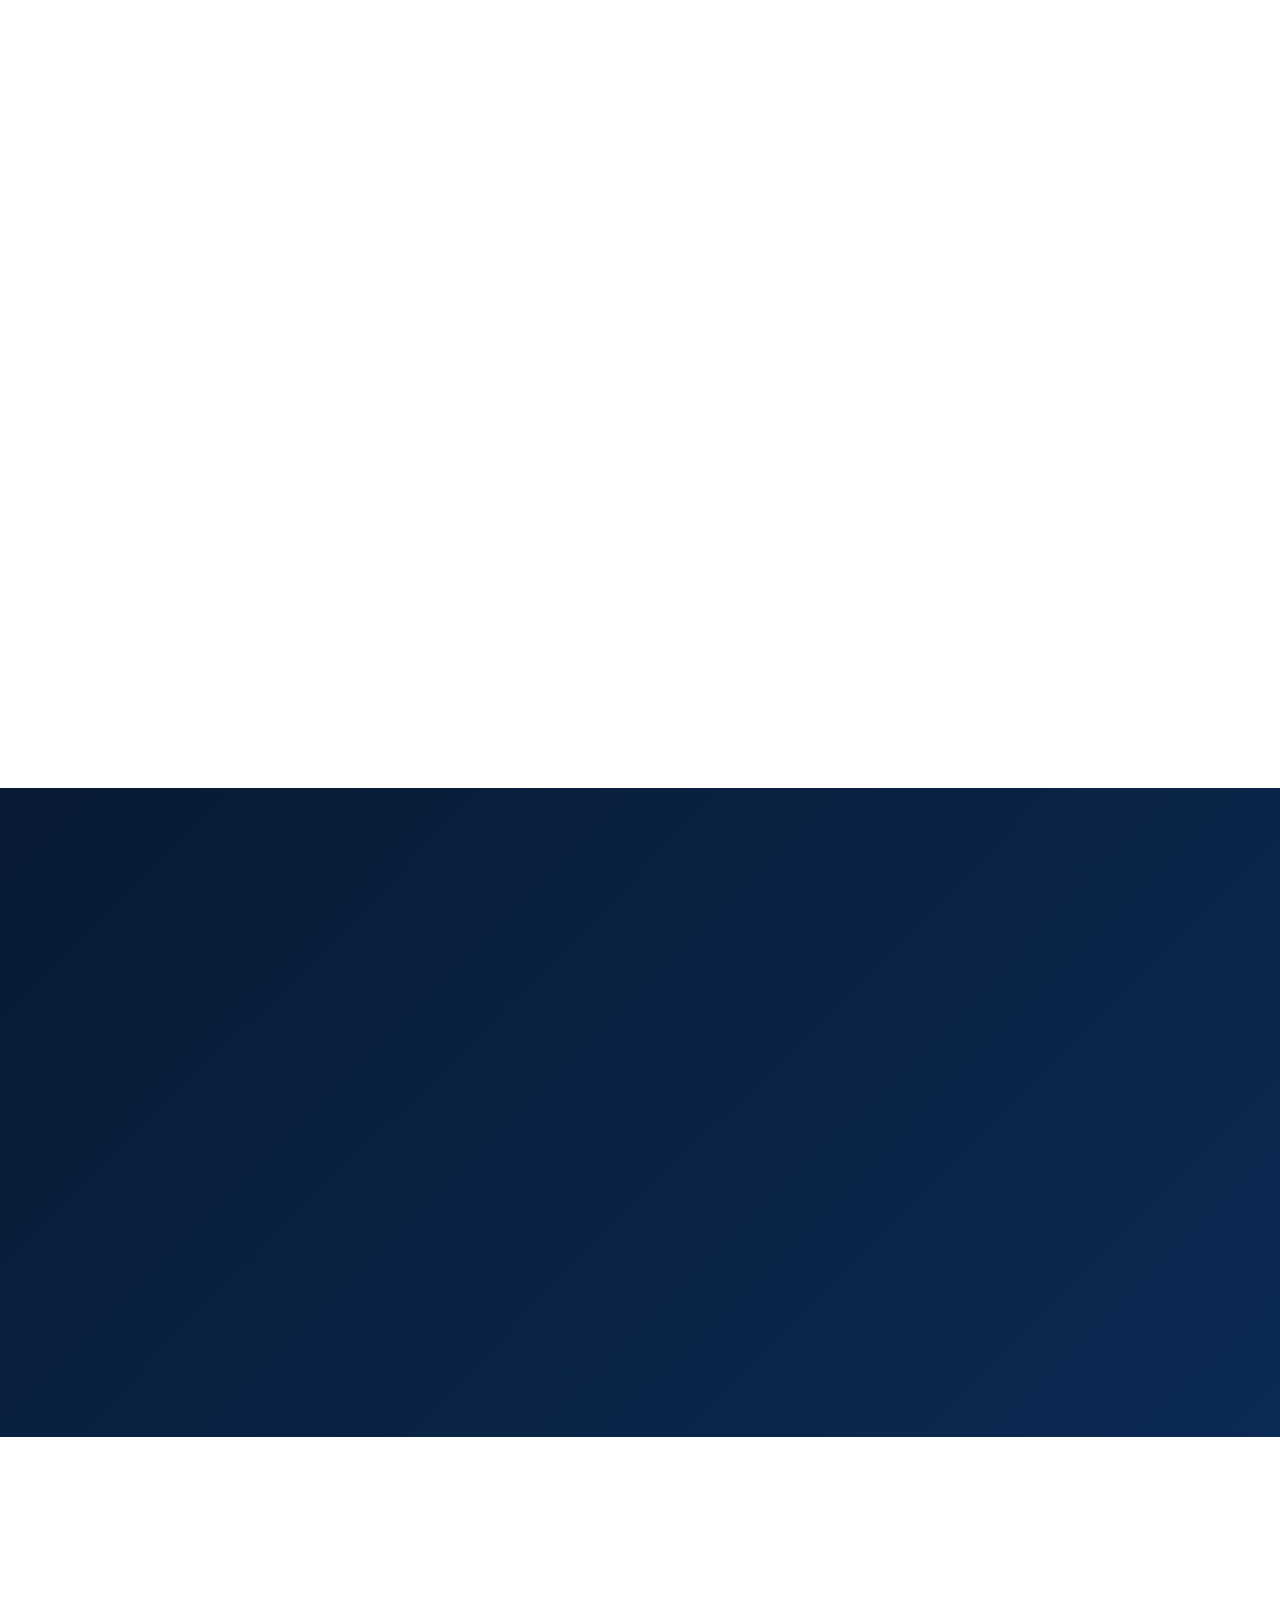
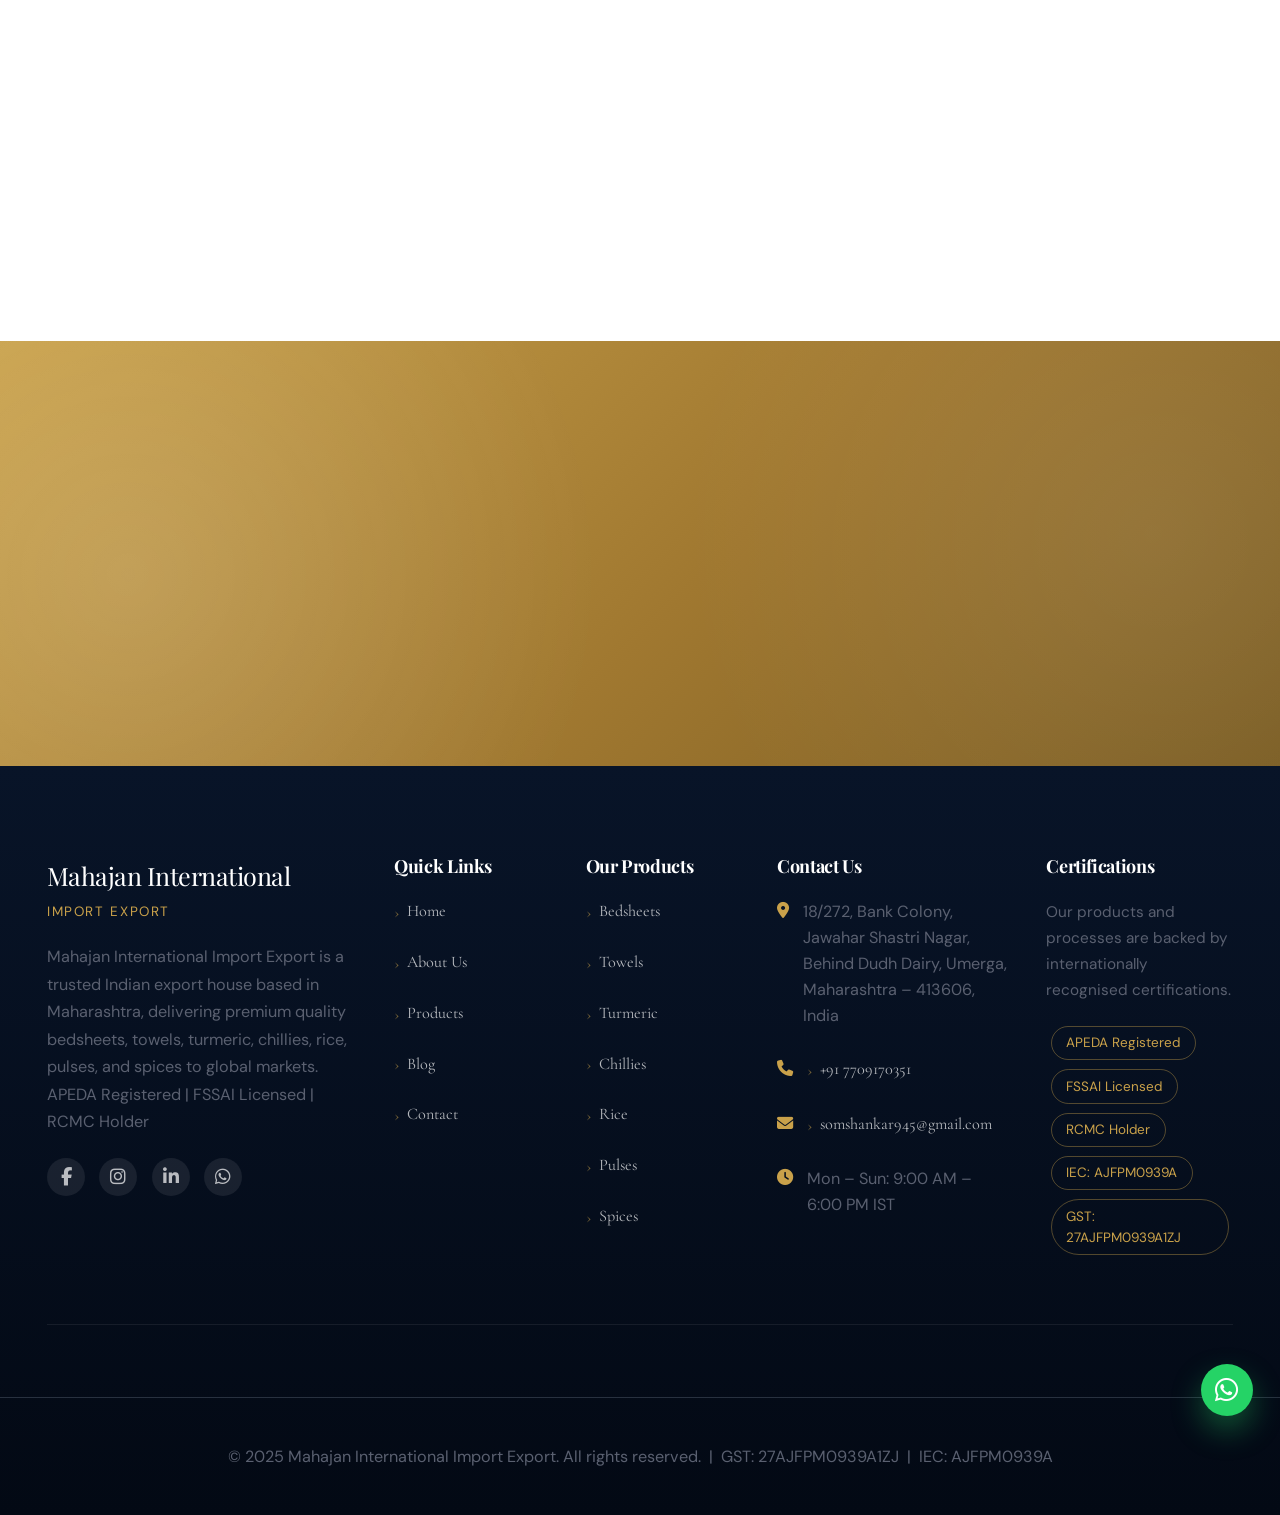
==== commit fa4036ef: "feat: next-level UI/UX revamp across all pages CSS (revamp.css Phase 3): - Custom gold scrollbar (5p" ====
--- a/index.html
+++ b/index.html
@@ -1561,6 +1561,10 @@
         <div class="hero-glow hero-glow-a" aria-hidden="true"></div>
         <div class="hero-glow hero-glow-b" aria-hidden="true"></div>
 
+        <div class="hero-cert-float" data-aos="fade-right">
+          <i class="fa-solid fa-certificate"></i> APEDA Registered &nbsp;&middot;&nbsp; FSSAI Licensed &nbsp;&middot;&nbsp; RCMC Holder
+        </div>
+
         <p class="hero-eyebrow" data-aos="fade-right">
           <span class="hero-eyebrow-dot"></span>
           India&rsquo;s Premier Export House &middot; Est. 2025
@@ -1808,6 +1812,7 @@
       <div class="container">
         <div class="section-label" data-aos="fade-up">Our Offerings</div>
         <h2 class="section-heading" data-aos="fade-up" data-aos-delay="100">Featured Products</h2>
+        <div class="gold-rule center" data-aos="fade-up" data-aos-delay="130"></div>
         <p class="section-sub" data-aos="fade-up" data-aos-delay="150">From handwoven textiles to hand-picked spices — every product meets rigorous quality standards before it reaches your doorstep.</p>
 
         <div class="featured-showcase">
@@ -1978,6 +1983,7 @@
       <div class="container">
         <div class="section-label" data-aos="fade-up">Our Strengths</div>
         <h2 class="section-heading" data-aos="fade-up" data-aos-delay="100">Why Choose Mahajan International?</h2>
+        <div class="gold-rule center" data-aos="fade-up" data-aos-delay="130"></div>
         <p class="section-sub" data-aos="fade-up" data-aos-delay="150">Our commitment to quality, compliance and customer satisfaction makes us the preferred sourcing partner for global buyers.</p>
 
         <div class="features-grid">
@@ -2404,5 +2410,46 @@
     })();
   </script>
 
+  <!-- Scroll-reveal + stat counter -->
+  <script>
+  (function () {
+    /* ── Scroll reveal for .sr elements ── */
+    var srEls = document.querySelectorAll('.sr');
+    if (srEls.length && 'IntersectionObserver' in window) {
+      var srObs = new IntersectionObserver(function (entries) {
+        entries.forEach(function (e) {
+          if (e.isIntersecting) { e.target.classList.add('visible'); srObs.unobserve(e.target); }
+        });
+      }, { threshold: 0.12, rootMargin: '0px 0px -36px 0px' });
+      srEls.forEach(function (el) { srObs.observe(el); });
+    }
+
+    /* ── Animated stat counters ── */
+    var counters = document.querySelectorAll('.stat-num');
+    if (!counters.length || !('IntersectionObserver' in window)) return;
+    var parse  = function (s) { var m = s.match(/[\d.]+/); return m ? parseFloat(m[0]) : 0; };
+    var suffix = function (s) { return s.replace(/[\d.]+/, ''); };
+    var cntObs = new IntersectionObserver(function (entries) {
+      entries.forEach(function (entry) {
+        if (!entry.isIntersecting) return;
+        var el  = entry.target;
+        var end = parse(el.textContent);
+        var suf = suffix(el.textContent);
+        var dur = 1400, step = 16;
+        var inc = end / (dur / step);
+        var cur = 0;
+        var isInt = Number.isInteger(end);
+        var timer = setInterval(function () {
+          cur += inc;
+          if (cur >= end) { cur = end; clearInterval(timer); }
+          el.textContent = (isInt ? Math.floor(cur) : cur.toFixed(1)) + suf;
+        }, step);
+        cntObs.unobserve(el);
+      });
+    }, { threshold: 0.6 });
+    counters.forEach(function (el) { cntObs.observe(el); });
+  })();
+  </script>
+
 </body>
 </html>
--- a/styles/revamp.css
+++ b/styles/revamp.css
@@ -1352,3 +1352,228 @@
     grid-template-columns: 1fr;
   }
 }
+
+
+/* =====================================================
+   PHASE 3 — NEXT-LEVEL UI POLISH
+   ===================================================== */
+
+/* ── Selection highlight ── */
+::selection { background: rgba(201,161,74,0.2); color: #0B1F3A; }
+
+/* ── Smooth custom scrollbar ── */
+::-webkit-scrollbar { width: 5px; }
+::-webkit-scrollbar-track { background: #f0ede8; }
+::-webkit-scrollbar-thumb { background: linear-gradient(180deg,#C9A14A,#8B6914); border-radius: 3px; }
+::-webkit-scrollbar-thumb:hover { background: #C9A14A; }
+
+/* ── Page entrance fade ── */
+@keyframes pgFadeIn { from { opacity:0; transform:translateY(7px); } to { opacity:1; transform:none; } }
+body { animation: pgFadeIn 0.42s ease both; }
+
+/* ── Button shine sweep ── */
+.btn-primary, .nav-cta, .hero-preview-cta, .prod-enquire-btn { position:relative; overflow:hidden; }
+.btn-primary::after, .nav-cta::after {
+  content:'';
+  position:absolute; inset:0;
+  background: linear-gradient(105deg, transparent 30%, rgba(255,255,255,0.22) 50%, transparent 70%);
+  transform: translateX(-120%);
+  transition: transform 0.55s ease;
+}
+.btn-primary:hover::after, .nav-cta:hover::after { transform: translateX(120%); }
+
+/* ── Nav link animated underline ── */
+.nav-links a, .nav-link { position:relative !important; }
+.nav-links a::after, .nav-link::after {
+  content:'';
+  position:absolute; bottom:-3px; left:50%; transform:translateX(-50%);
+  width:0; height:2px;
+  background: linear-gradient(90deg,#C9A14A,#E8C050);
+  border-radius:2px;
+  transition: width 0.3s ease;
+}
+.nav-links a:hover::after, .nav-links a.active::after,
+.nav-link:hover::after, .nav-link.active::after { width:100%; }
+
+/* ── Section label with side rules ── */
+.section-label {
+  display: inline-flex !important;
+  align-items: center;
+  gap: 0.55rem;
+}
+.section-label::before, .section-label::after {
+  content:'';
+  width: 22px; height: 1.5px;
+  background: currentColor;
+  opacity: 0.5;
+  flex-shrink: 0;
+}
+
+/* ── Gold rule divider ── */
+.gold-rule {
+  width: 52px; height: 3px;
+  background: linear-gradient(90deg,#C9A14A,#F4D893);
+  border-radius: 2px;
+  margin: 0.9rem 0 1.5rem;
+}
+.gold-rule.center { margin-left:auto; margin-right:auto; }
+
+/* ── Card premium hover ── */
+.card:hover, .blog-card:hover, .value-card:hover, .team-card:hover,
+.feature-card:hover, .insight-panel:hover, .signal-panel:hover {
+  border-color: rgba(201,161,74,0.40) !important;
+  transform: translateY(-7px) !important;
+  box-shadow: 0 22px 56px rgba(11,31,58,0.14), 0 0 0 1.5px rgba(201,161,74,0.22) !important;
+}
+
+/* ── Stat numbers gradient gold ── */
+.stat-num, .stat-number, .stats-number, .metric-val {
+  background: linear-gradient(135deg,#C9A14A 0%,#F4D893 55%,#B08030 100%);
+  -webkit-background-clip: text !important;
+  -webkit-text-fill-color: transparent !important;
+  background-clip: text !important;
+}
+
+/* ── Stats bar vertical dividers ── */
+.stat-item { position:relative; }
+.stat-item:not(:last-child)::after {
+  content:'';
+  position:absolute; right:0; top:20%; height:60%; width:1px;
+  background: rgba(201,161,74,0.2);
+}
+
+/* ── Testimonial decorative quote mark ── */
+.testimonial-card { position:relative; overflow:hidden; }
+.testimonial-card::before {
+  content:'\201C';
+  position:absolute; top:-0.8rem; left:1.2rem;
+  font-family:'Playfair Display',serif;
+  font-size:7rem; line-height:1;
+  color:rgba(201,161,74,0.10);
+  pointer-events:none; user-select:none;
+}
+
+/* ── WhatsApp button pulse ring ── */
+@keyframes waPulse {
+  0%   { box-shadow:0 0 0 0 rgba(37,211,102,0.55), 0 14px 28px rgba(37,211,102,0.32); }
+  70%  { box-shadow:0 0 0 14px rgba(37,211,102,0), 0 14px 28px rgba(37,211,102,0.32); }
+  100% { box-shadow:0 0 0 0 rgba(37,211,102,0), 0 14px 28px rgba(37,211,102,0.32); }
+}
+.whatsapp-float, .whatsapp-btn { animation: waPulse 2.8s ease-out infinite !important; }
+
+/* ── Hero eyebrow dot pulse ── */
+@keyframes eyebrowDot {
+  0%,100% { opacity:1; transform:scale(1); }
+  50%      { opacity:0.55; transform:scale(1.6); }
+}
+.hero-eyebrow-dot { animation: eyebrowDot 2.2s ease-in-out infinite !important; }
+
+/* ── Floating hero certification badge ── */
+@keyframes floatY {
+  0%,100% { transform:translateY(0); }
+  50%      { transform:translateY(-5px); }
+}
+.hero-cert-float {
+  display:inline-flex; align-items:center; gap:0.45rem;
+  background: rgba(201,161,74,0.12);
+  border: 1px solid rgba(201,161,74,0.32);
+  color:#F4D893;
+  font-size:0.68rem; font-weight:700; letter-spacing:0.13em; text-transform:uppercase;
+  padding:0.32rem 0.9rem;
+  border-radius:999px;
+  backdrop-filter:blur(8px);
+  animation: floatY 3.5s ease-in-out infinite;
+  margin-bottom:0.85rem;
+}
+.hero-cert-float i { color:#C9A14A; }
+
+/* ── Ticker upgrade ── */
+.ticker-wrap {
+  background: linear-gradient(135deg,#081428 0%,#0B1F3A 100%) !important;
+  border-top:1px solid rgba(201,161,74,0.14);
+  border-bottom:1px solid rgba(201,161,74,0.14);
+}
+.ticker span { color:rgba(255,255,255,0.80) !important; font-size:0.81rem; letter-spacing:0.04em; }
+
+/* ── CTA section depth ── */
+.cta-section {
+  background: linear-gradient(135deg,#C9A14A 0%,#A07830 55%,#7A5C22 100%) !important;
+  position:relative;
+}
+.cta-section::before {
+  content:'';
+  position:absolute; inset:0;
+  background:
+    radial-gradient(circle at 10% 55%, rgba(255,255,255,0.13), transparent 40%),
+    radial-gradient(circle at 90% 45%, rgba(255,255,255,0.08), transparent 40%);
+  pointer-events:none;
+}
+
+/* ── Input gold focus ── */
+input:focus, textarea:focus, select:focus {
+  border-color: rgba(201,161,74,0.52) !important;
+  box-shadow: 0 0 0 4px rgba(201,161,74,0.13) !important;
+  outline:none !important;
+}
+
+/* ── Newsletter on dark ── */
+.newsletter-section input, .newsletter-form input {
+  background: rgba(255,255,255,0.08) !important;
+  border: 1px solid rgba(255,255,255,0.15) !important;
+  color:#fff !important;
+}
+.newsletter-section input::placeholder, .newsletter-form input::placeholder {
+  color:rgba(255,255,255,0.42) !important;
+}
+.newsletter-section input:focus, .newsletter-form input:focus {
+  background: rgba(255,255,255,0.12) !important;
+  border-color: rgba(201,161,74,0.5) !important;
+  box-shadow: 0 0 0 4px rgba(201,161,74,0.13) !important;
+}
+
+/* ── Signal items hover ── */
+.signal-item {
+  border-radius:10px; padding:0.5rem; margin:-0.5rem;
+  transition:background 0.22s ease;
+}
+.signal-item:hover { background:rgba(201,161,74,0.07); }
+
+/* ── Mobile menu glass ── */
+@media (max-width:768px) {
+  .mobile-menu, .mobile-nav {
+    background: rgba(4,10,22,0.97) !important;
+    backdrop-filter: blur(28px) saturate(160%) !important;
+    -webkit-backdrop-filter: blur(28px) saturate(160%) !important;
+    border-right:1px solid rgba(201,161,74,0.12) !important;
+  }
+}
+
+/* ── Scroll-reveal utility ── */
+.sr { opacity:0; transform:translateY(26px); transition:opacity 0.65s cubic-bezier(0.4,0,0.2,1), transform 0.65s cubic-bezier(0.4,0,0.2,1); }
+.sr.sr-left  { transform:translateX(-26px); }
+.sr.sr-right { transform:translateX(26px); }
+.sr.sr-d1 { transition-delay:0.07s; }
+.sr.sr-d2 { transition-delay:0.14s; }
+.sr.sr-d3 { transition-delay:0.21s; }
+.sr.sr-d4 { transition-delay:0.28s; }
+.sr.sr-d5 { transition-delay:0.35s; }
+.sr.visible { opacity:1 !important; transform:none !important; }
+
+/* ── Blog card image zoom ── */
+.blog-card-img-link { overflow:hidden !important; }
+.blog-card-img-link img { transition:transform 0.6s cubic-bezier(0.4,0,0.2,1) !important; }
+.blog-card:hover .blog-card-img-link img { transform:scale(1.05) !important; }
+
+/* ── Footer social circles ── */
+.footer-social a {
+  display:inline-flex; align-items:center; justify-content:center;
+  width:34px; height:34px; border-radius:50%;
+  background:rgba(255,255,255,0.07);
+  border:1px solid rgba(255,255,255,0.12);
+  transition:background 0.22s, border-color 0.22s, transform 0.22s !important;
+}
+.footer-social a:hover {
+  background:rgba(201,161,74,0.2) !important;
+  border-color:rgba(201,161,74,0.4) !important;
+  transform:translateY(-3px) !important;
+}
--- a/styles/mobile.css
+++ b/styles/mobile.css
@@ -480,8 +480,10 @@
 
   .prod-section-img {
     width: 100% !important;
-    min-height: 280px !important;
-    max-height: 320px !important;
+    min-height: 0 !important;
+    max-height: none !important;
+    height: auto !important;
+    overflow: visible !important;
   }
 
   .prod-section-body {
@@ -507,7 +509,8 @@
 
   .prod-section { margin-bottom: 2rem !important; scroll-margin-top: 100px !important; }
 
-  .prod-section-img { min-height: 220px !important; max-height: 260px !important; }
+  .prod-section-img { min-height: 0 !important; max-height: none !important; height: auto !important; overflow: visible !important; }
+  .prod-gallery { height: 320px !important; }
 
   .prod-section-body { padding: 1.2rem !important; }
 
@@ -531,7 +534,8 @@
 }
 
 @media (max-width: 480px) {
-  .prod-section-img { min-height: 190px !important; }
+  .prod-section-img { min-height: 0 !important; }
+  .prod-gallery { height: 270px !important; }
   .prod-art-icon { font-size: 3.5rem !important; }
 
   .prod-specs-table .spec-label { width: 42% !important; }
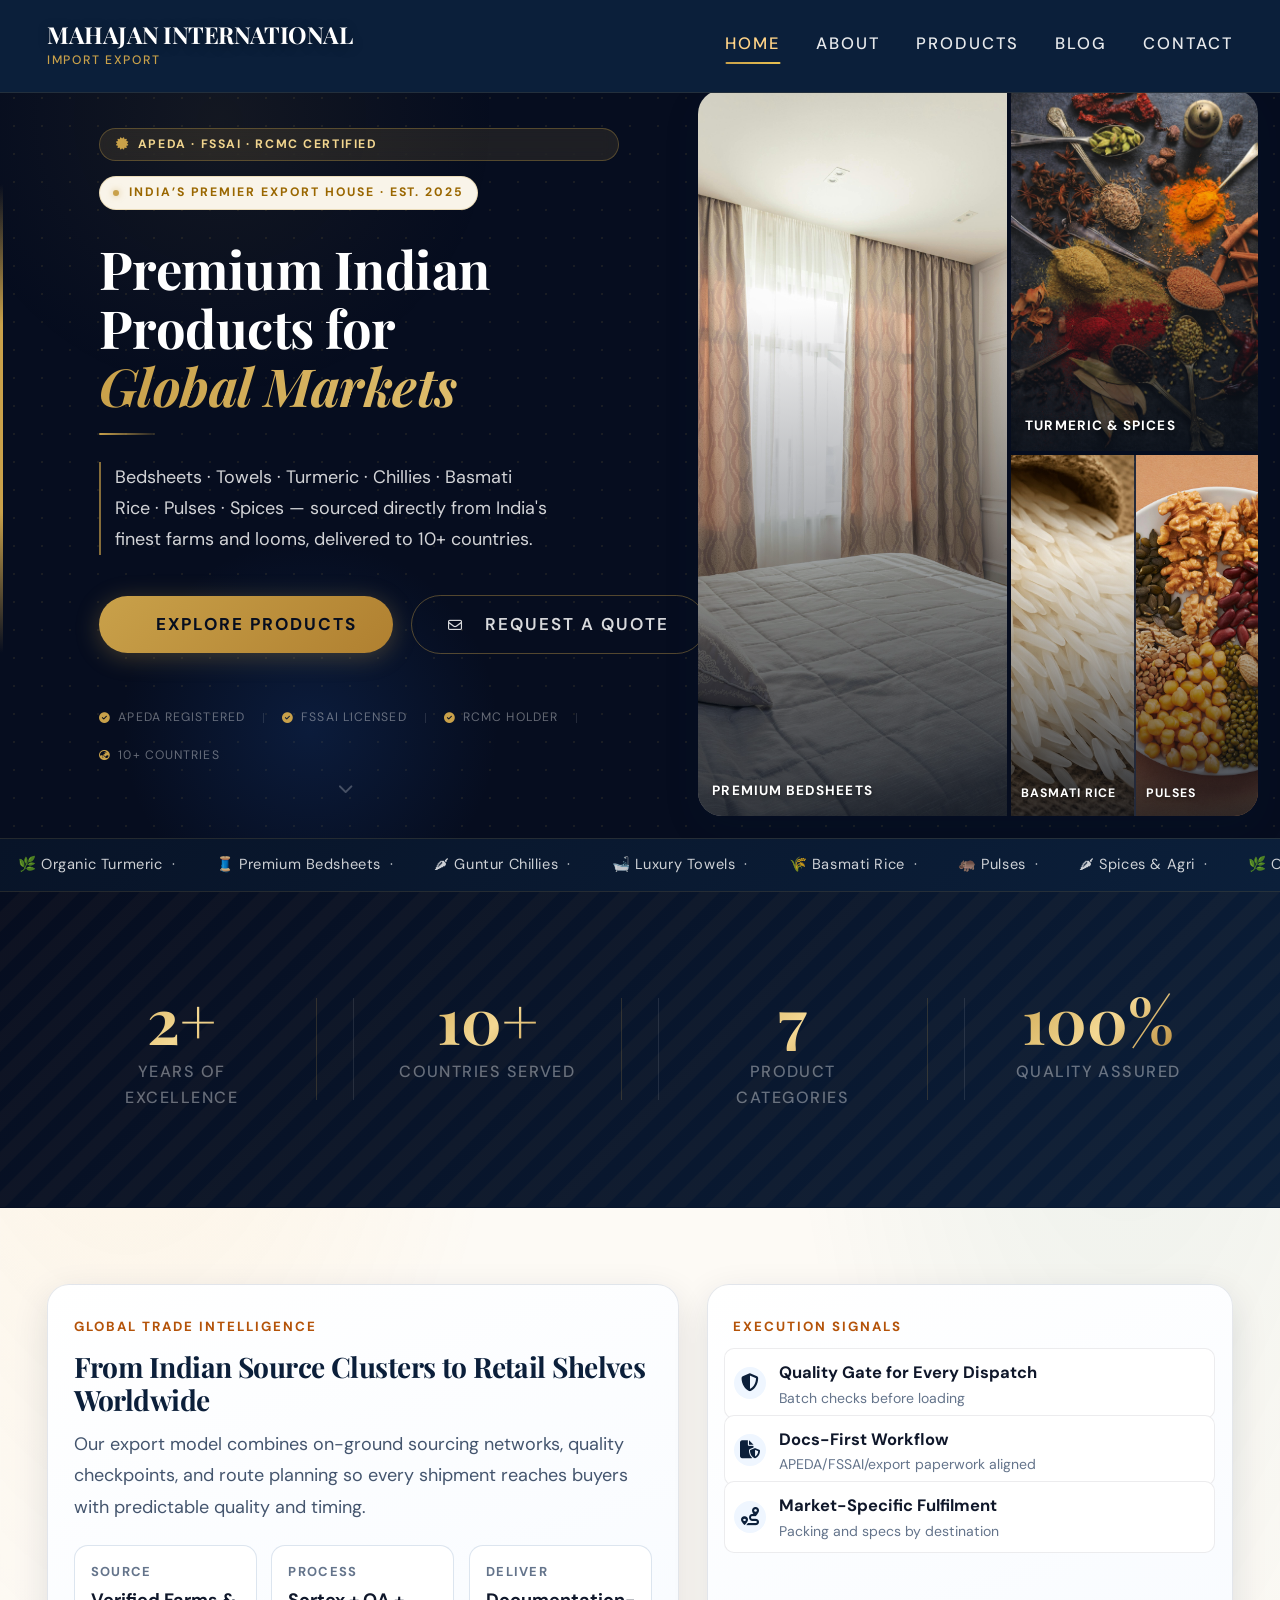
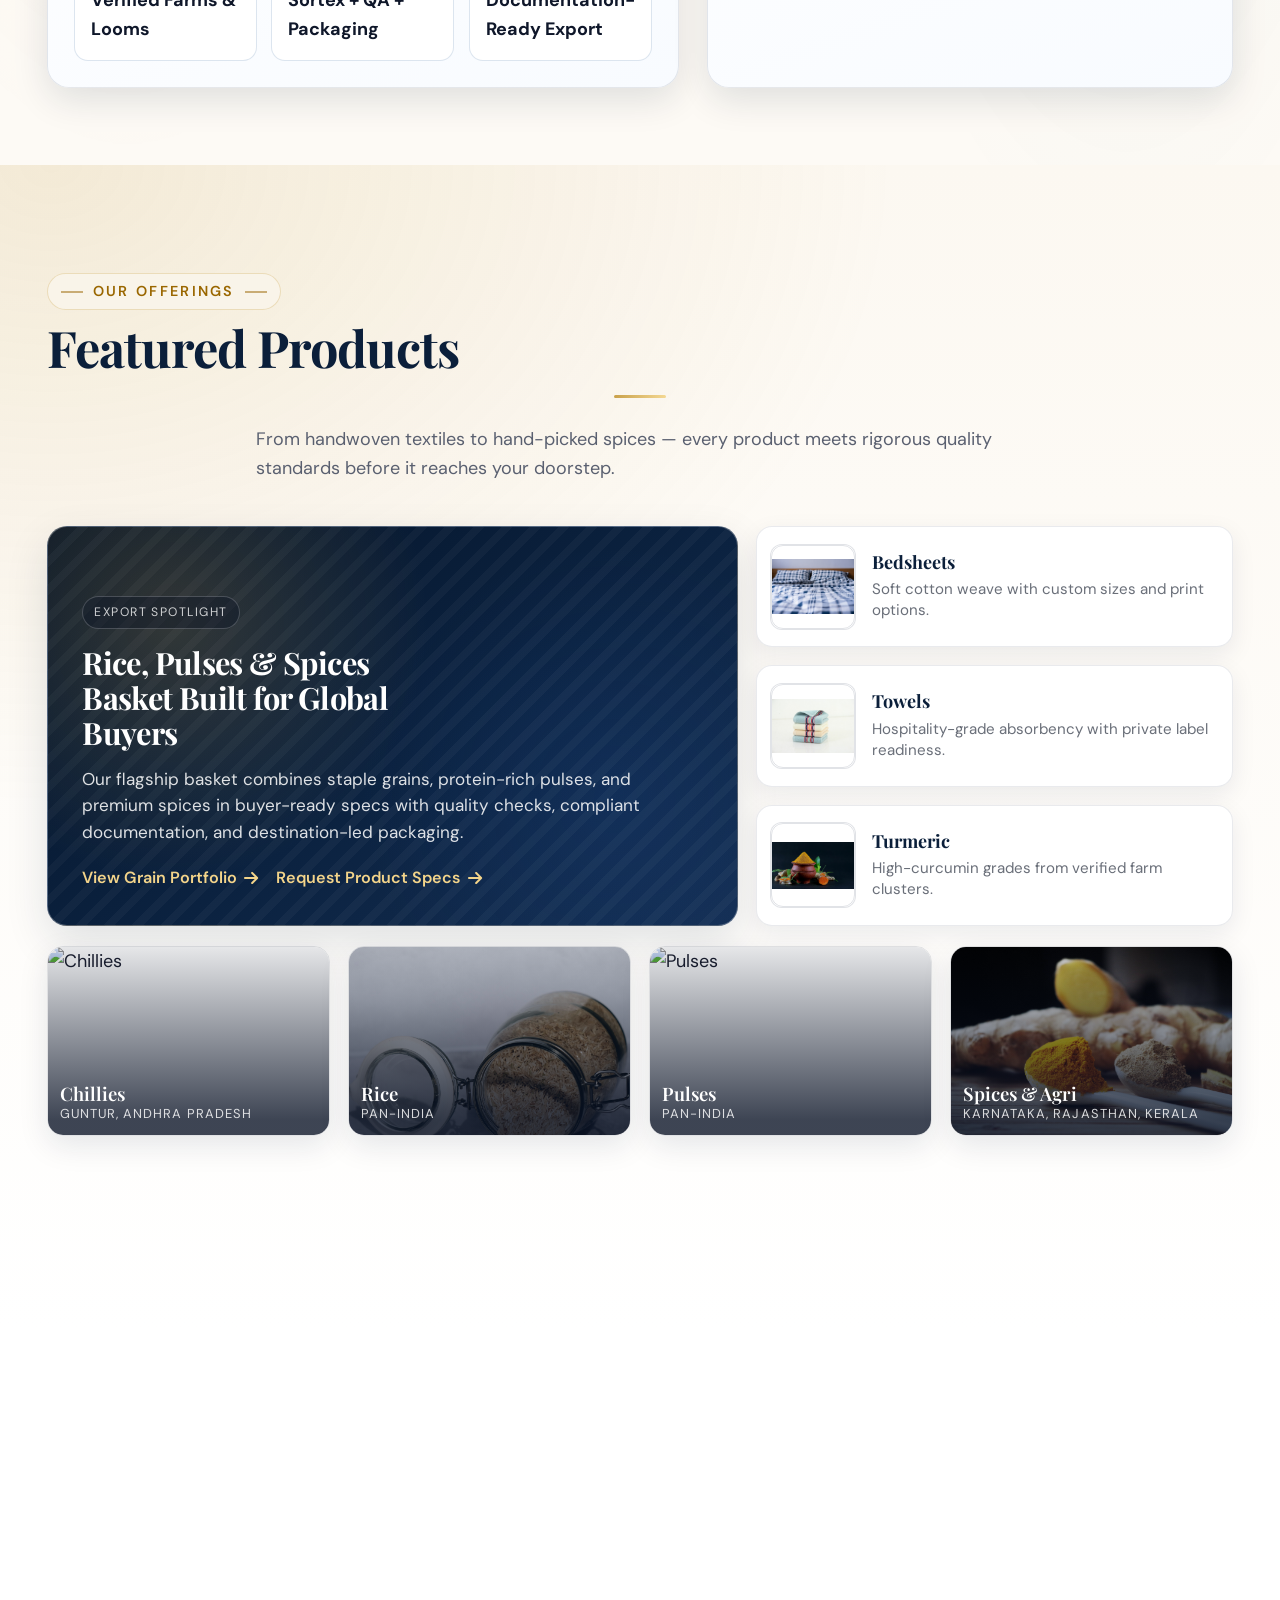
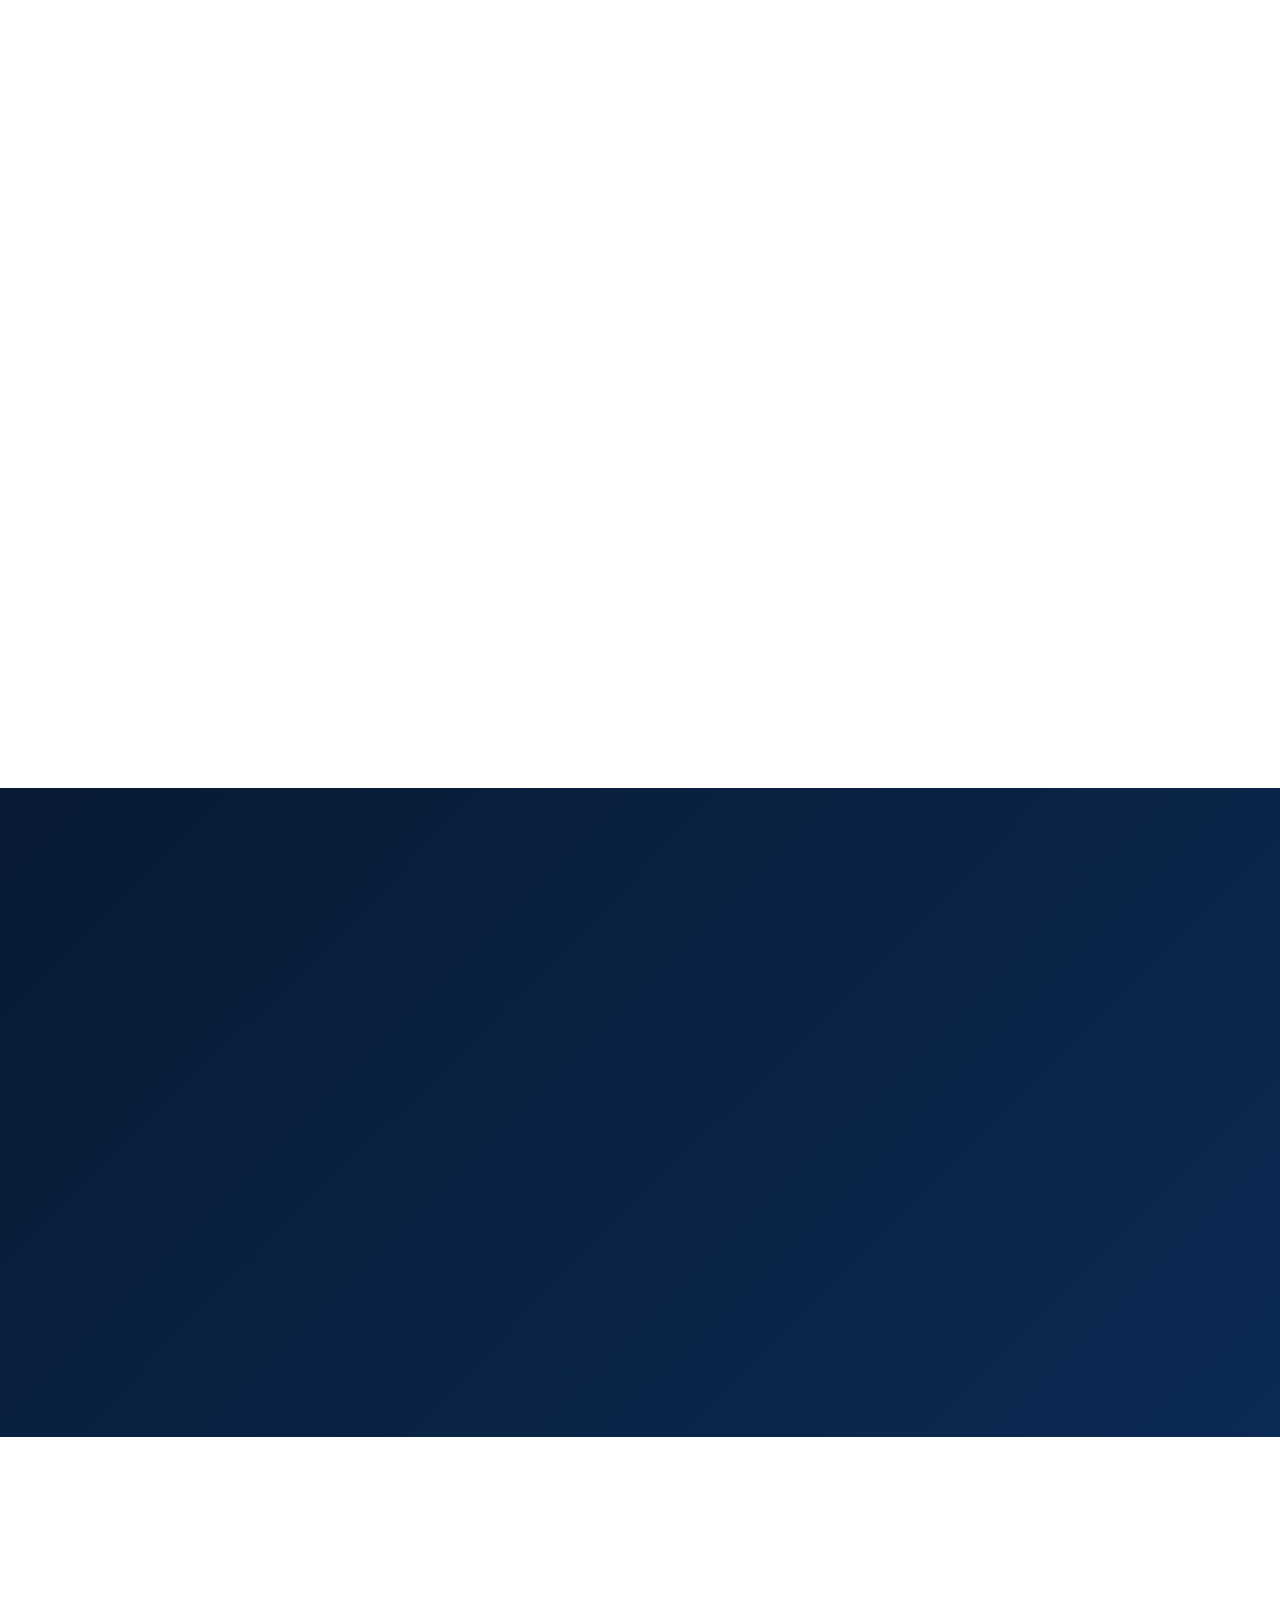
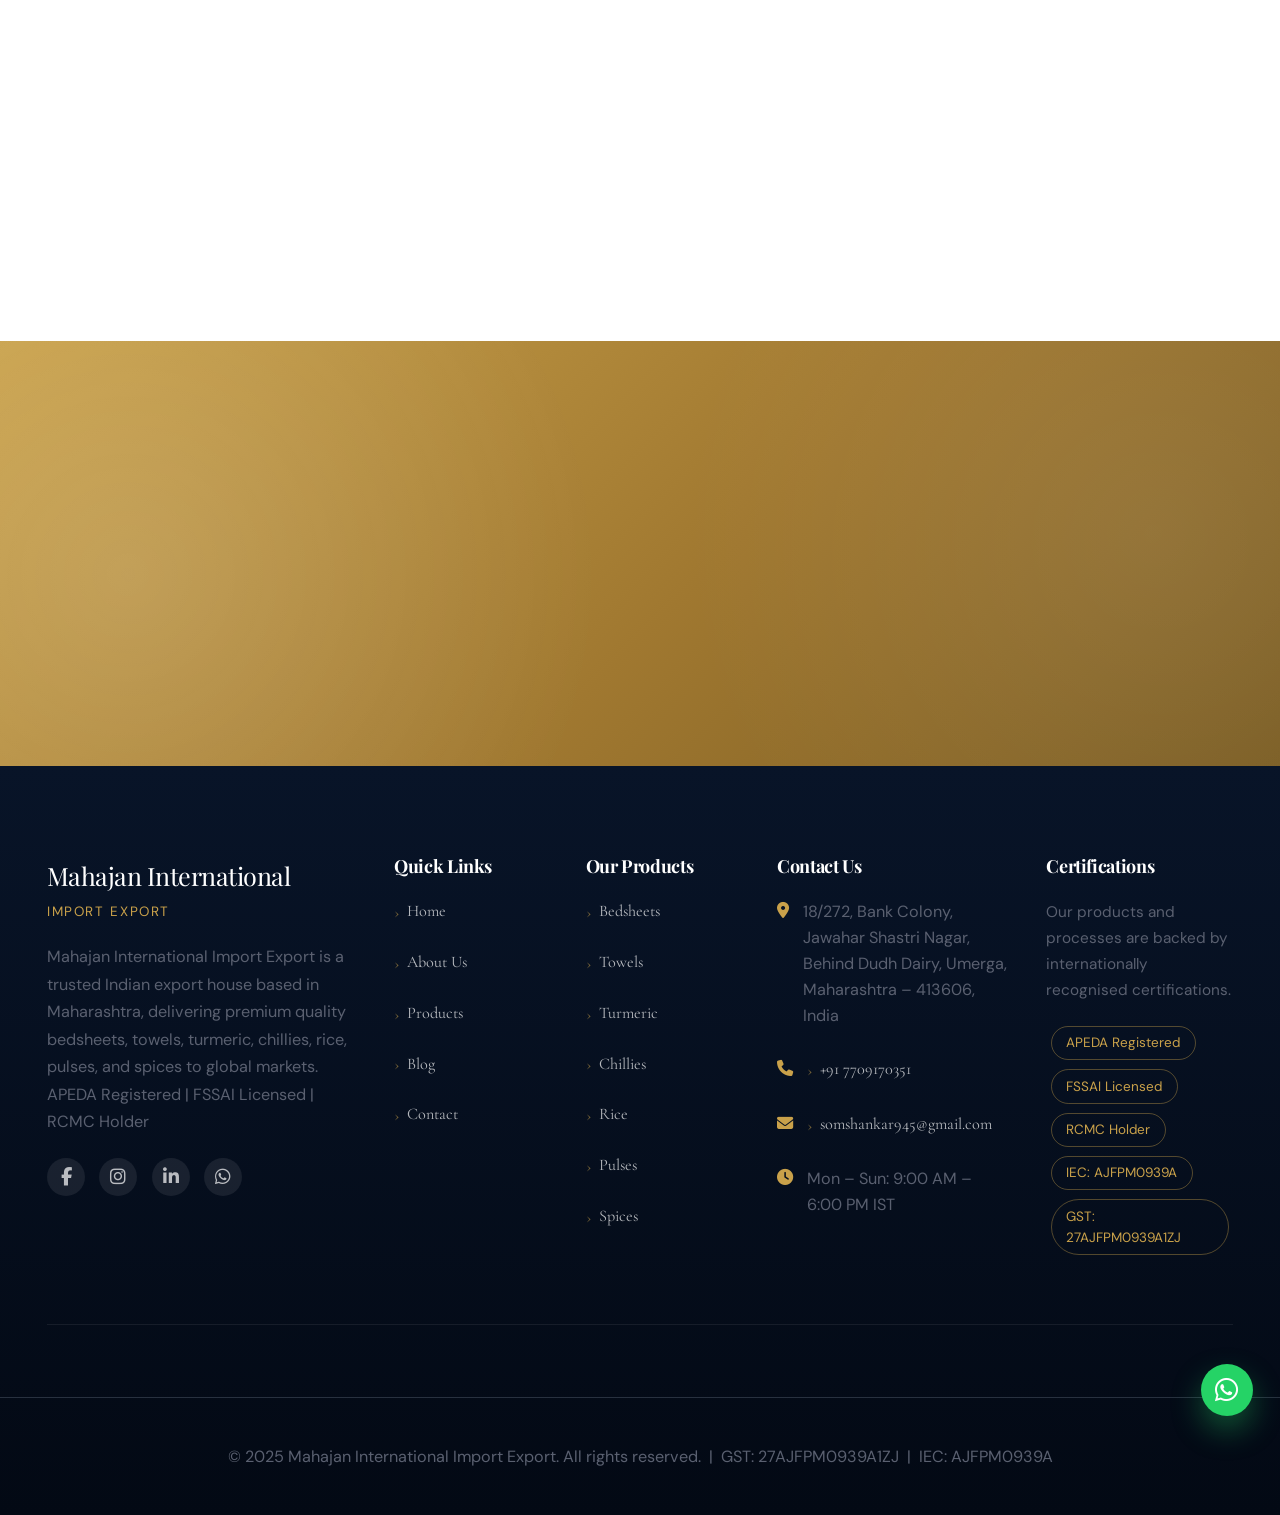
==== commit a5328df8: "fix: hero CTA button text overflow + shine effect - overflow:hidden on .btn-primary was clipping but" ====
--- a/index.html
+++ b/index.html
@@ -413,6 +413,7 @@
       z-index: 2;
     }
     /* Premium CTA buttons */
+    .hero-cta .btn { flex-shrink: 0; }
     .hero .btn-primary {
       background: linear-gradient(135deg, #C9A14A 0%, #B8902F 100%);
       color: #060D1F;
@@ -1562,7 +1563,7 @@
         <div class="hero-glow hero-glow-b" aria-hidden="true"></div>
 
         <div class="hero-cert-float" data-aos="fade-right">
-          <i class="fa-solid fa-certificate"></i> APEDA Registered &nbsp;&middot;&nbsp; FSSAI Licensed &nbsp;&middot;&nbsp; RCMC Holder
+          <i class="fa-solid fa-certificate"></i> APEDA &middot; FSSAI &middot; RCMC Certified
         </div>
 
         <p class="hero-eyebrow" data-aos="fade-right">
--- a/styles/revamp.css
+++ b/styles/revamp.css
@@ -1372,15 +1372,26 @@
 body { animation: pgFadeIn 0.42s ease both; }
 
 /* ── Button shine sweep ── */
-.btn-primary, .nav-cta, .hero-preview-cta, .prod-enquire-btn { position:relative; overflow:hidden; }
+.btn-primary, .nav-cta, .hero-preview-cta, .prod-enquire-btn {
+  position: relative;
+  overflow: hidden;
+  white-space: nowrap;      /* prevent text wrapping inside button */
+}
 .btn-primary::after, .nav-cta::after {
-  content:'';
-  position:absolute; inset:0;
-  background: linear-gradient(105deg, transparent 30%, rgba(255,255,255,0.22) 50%, transparent 70%);
-  transform: translateX(-120%);
-  transition: transform 0.55s ease;
-}
-.btn-primary:hover::after, .nav-cta:hover::after { transform: translateX(120%); }
+  content: '';
+  position: absolute;
+  top: 0; left: -60%;        /* start off-screen left as a stripe, NOT inset:0 */
+  width: 40%;
+  height: 100%;
+  background: linear-gradient(105deg, transparent 0%, rgba(255,255,255,0.22) 50%, transparent 100%);
+  transform: skewX(-15deg);
+  transition: left 0.55s ease;
+  pointer-events: none;
+  z-index: 0;                /* behind text content */
+}
+.btn-primary:hover::after, .nav-cta:hover::after { left: 130%; }
+/* Ensure button text/icon stay above the shine stripe */
+.btn-primary > *, .nav-cta > * { position: relative; z-index: 1; }
 
 /* ── Nav link animated underline ── */
 .nav-links a, .nav-link { position:relative !important; }
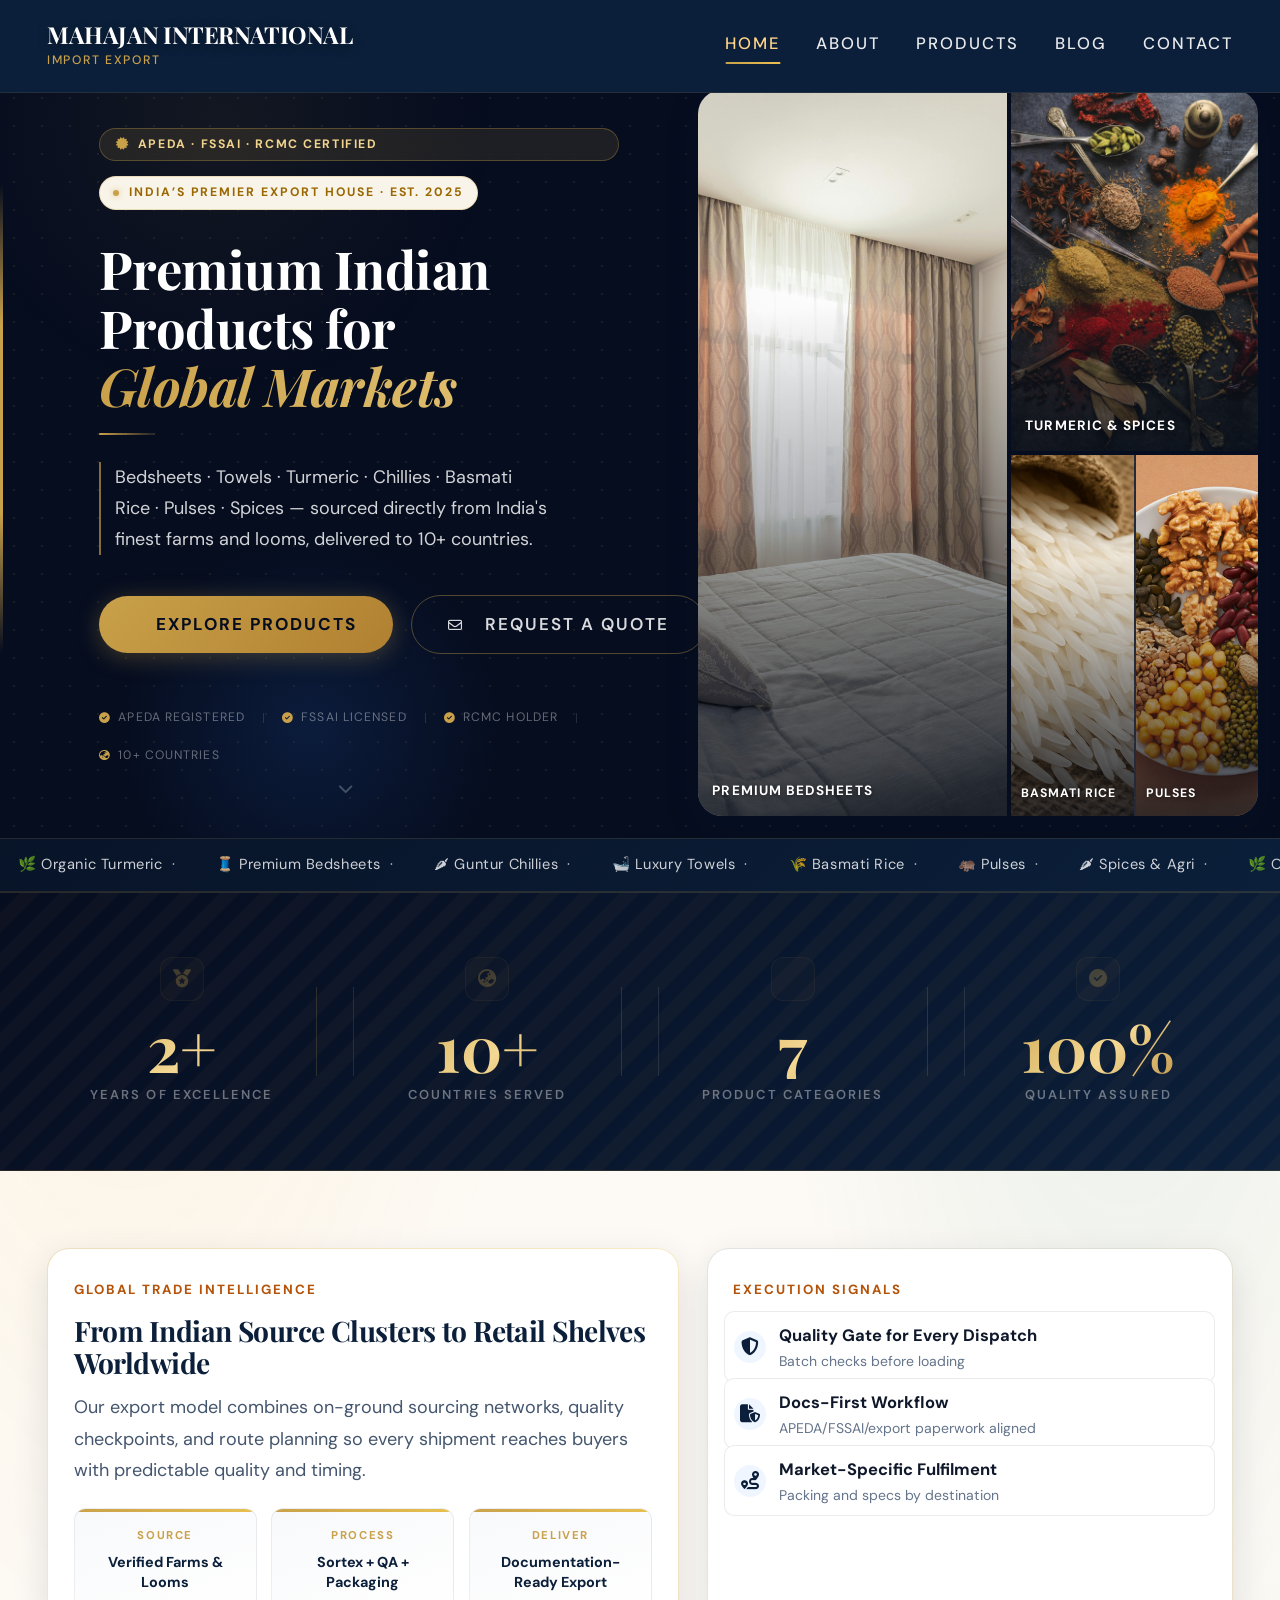
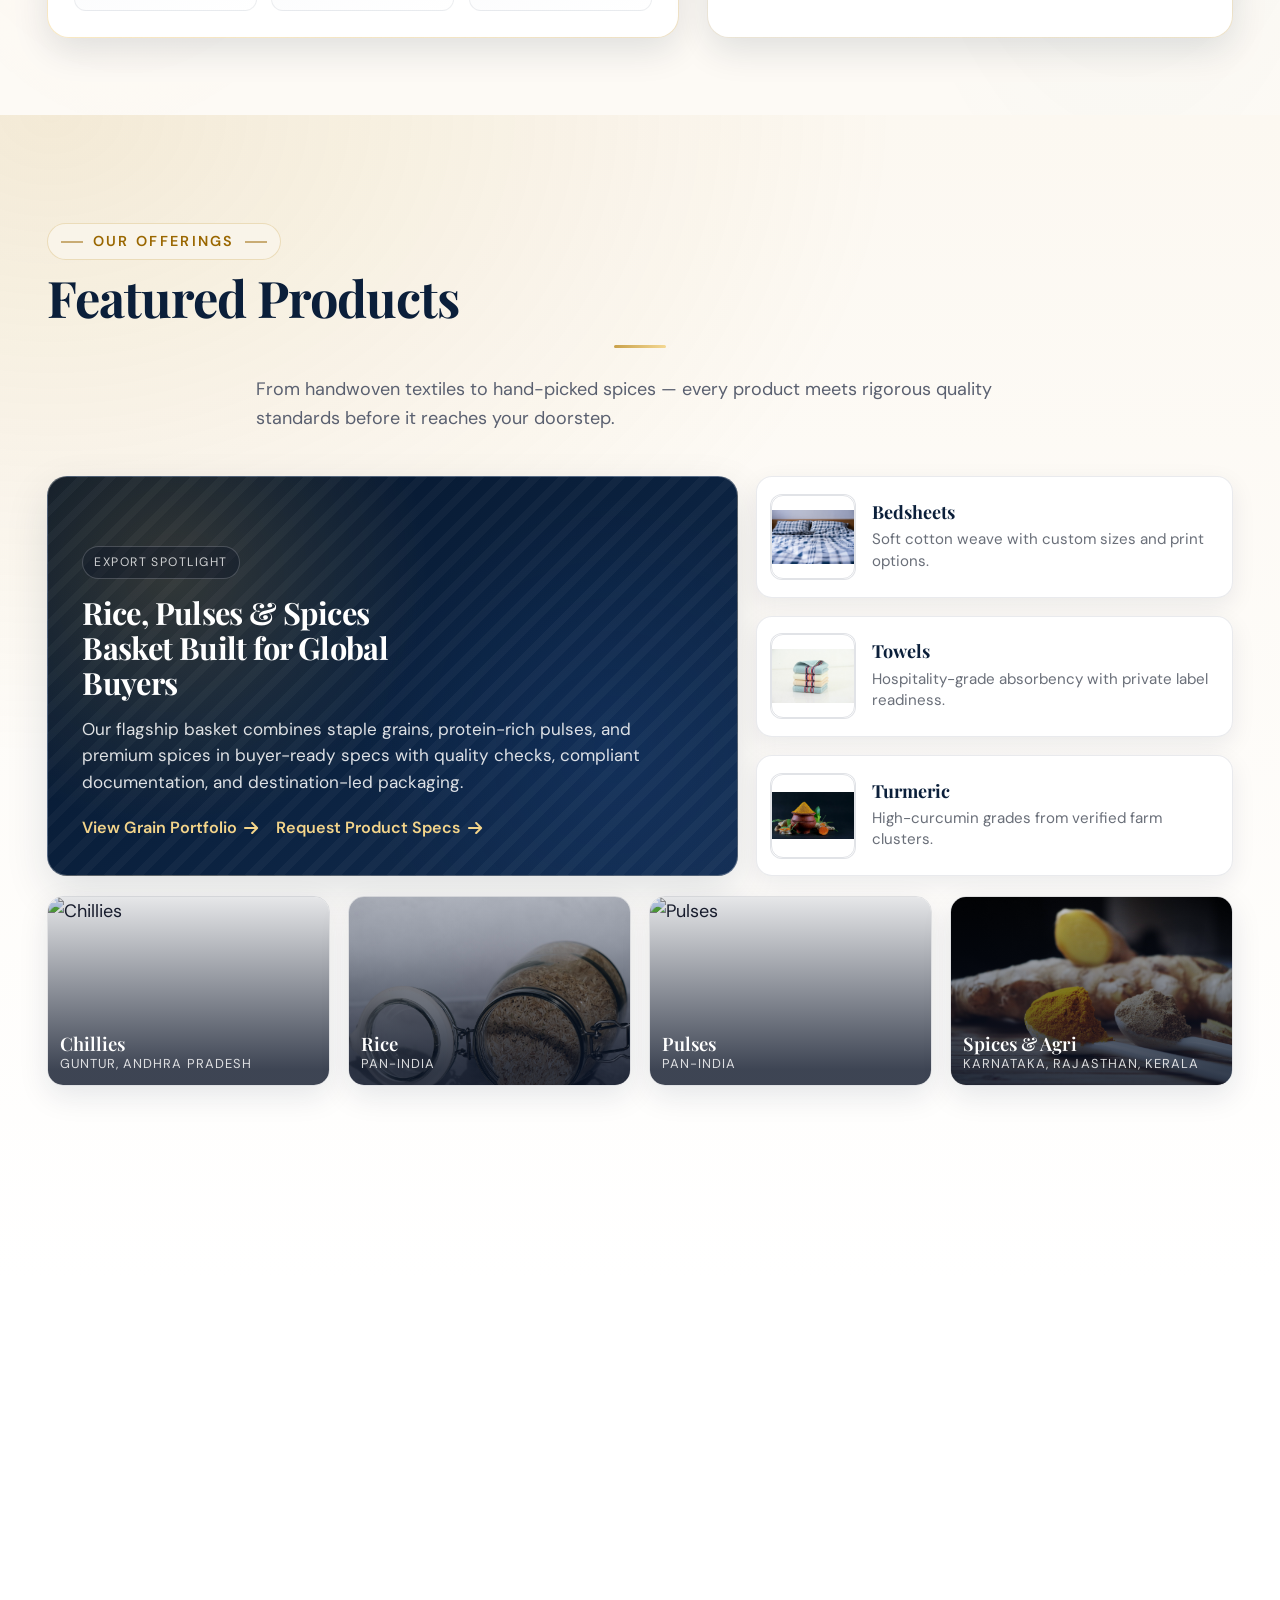
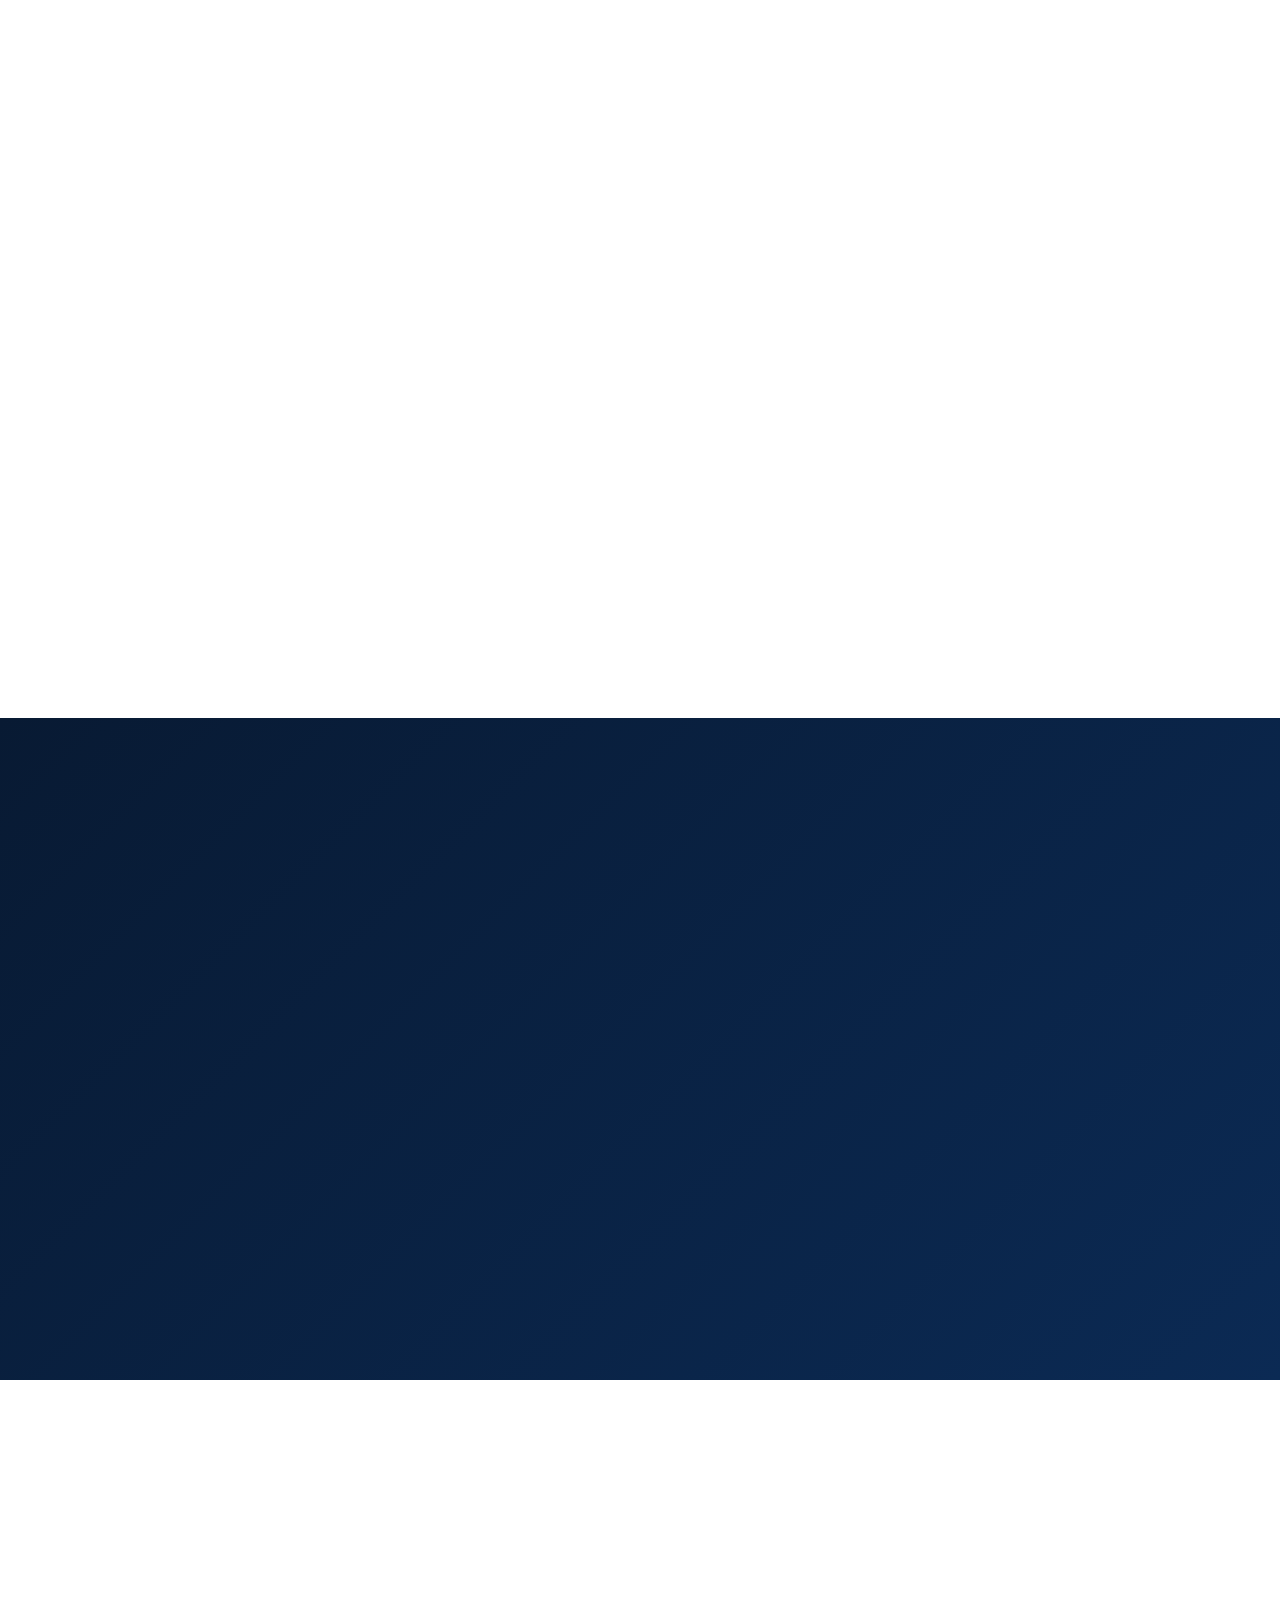
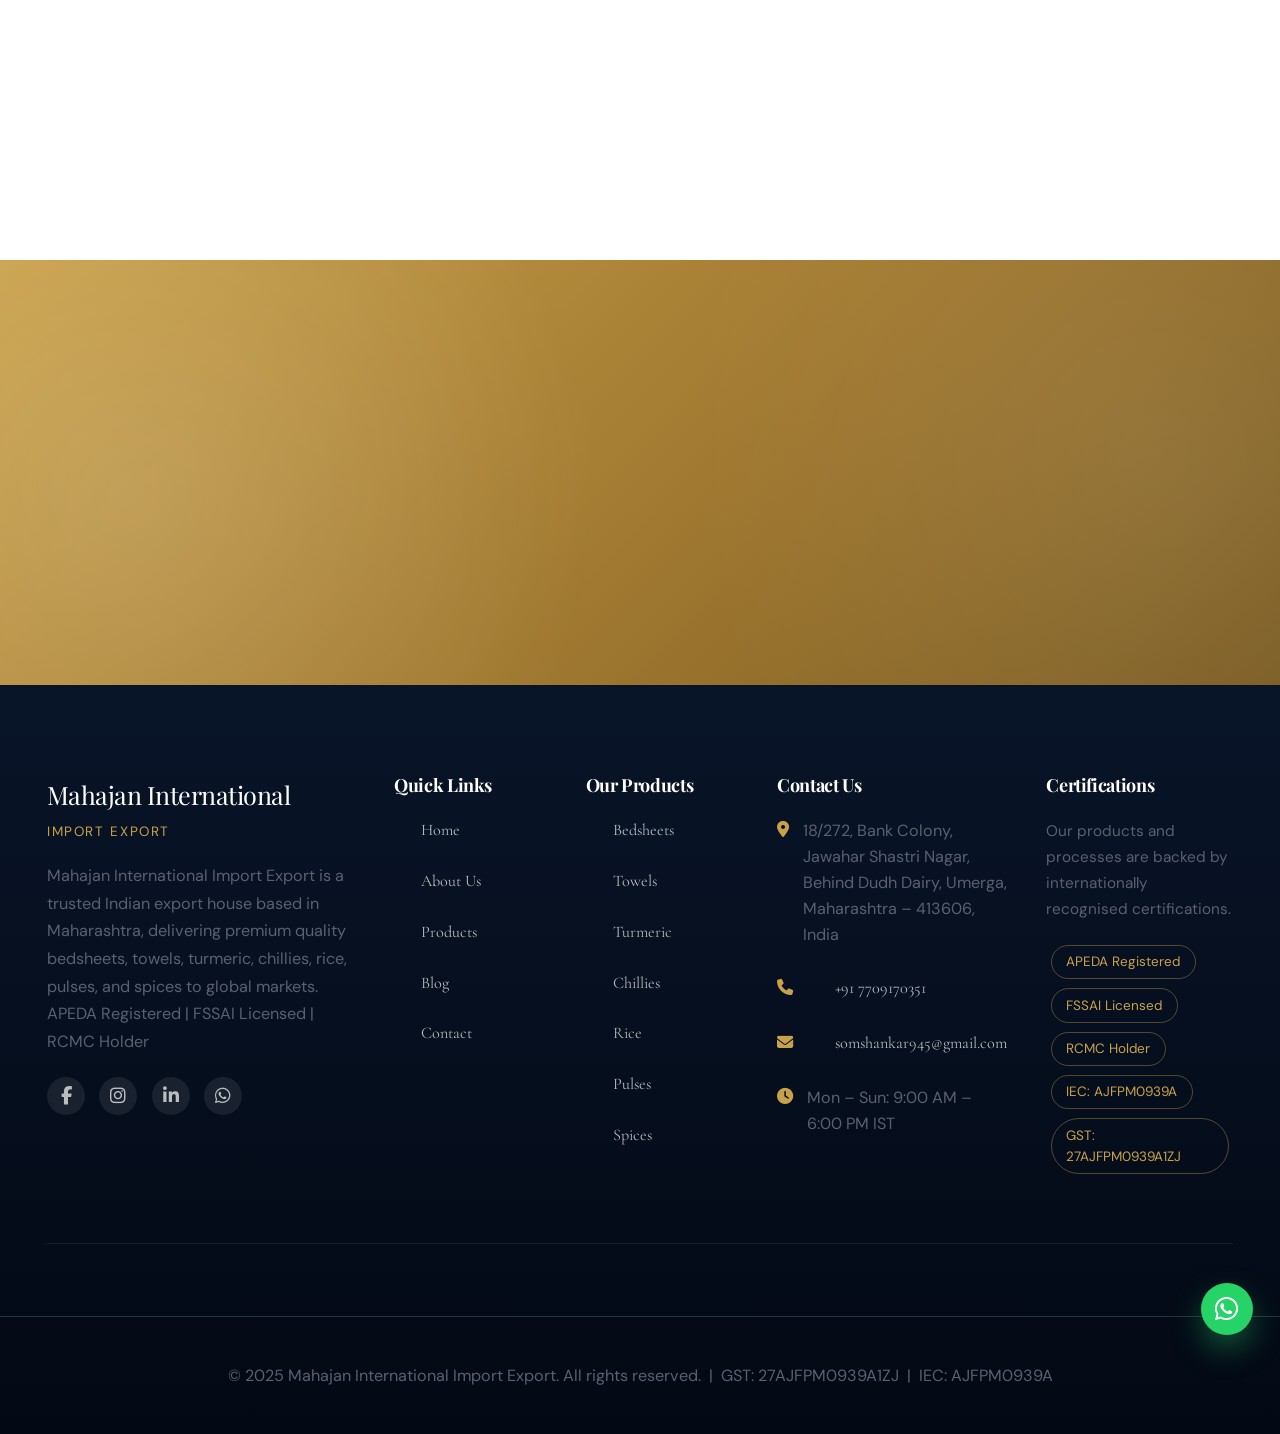
==== commit 7af1145d: "feat: Phase 4 deep UI revamp — scroll progress, stat icons, magazine layout, mobile polish - Add scr" ====
--- a/index.html
+++ b/index.html
@@ -1522,6 +1522,7 @@
   <link rel="stylesheet" href="styles/mobile.css">
 </head>
 <body>
+<div id="scroll-progress" aria-hidden="true"></div>
 
   <!-- ===== HEADER ===== -->
   <header class="header transparent" data-transparent="true">
@@ -1749,18 +1750,22 @@
     <section class="stats-bar intro-strip">
       <div class="container stats-grid">
         <div class="stat-item" data-aos="fade-up">
+          <div class="stat-icon"><i class="fa-solid fa-medal"></i></div>
           <span class="stat-num">2+</span>
           <span class="stat-label">Years of Excellence</span>
         </div>
         <div class="stat-item" data-aos="fade-up" data-aos-delay="100">
+          <div class="stat-icon"><i class="fa-solid fa-earth-asia"></i></div>
           <span class="stat-num">10+</span>
           <span class="stat-label">Countries Served</span>
         </div>
         <div class="stat-item" data-aos="fade-up" data-aos-delay="200">
+          <div class="stat-icon"><i class="fa-solid fa-boxes-stacking"></i></div>
           <span class="stat-num">7</span>
           <span class="stat-label">Product Categories</span>
         </div>
         <div class="stat-item" data-aos="fade-up" data-aos-delay="300">
+          <div class="stat-icon"><i class="fa-solid fa-circle-check"></i></div>
           <span class="stat-num">100%</span>
           <span class="stat-label">Quality Assured</span>
         </div>
@@ -2411,9 +2416,17 @@
     })();
   </script>
 
-  <!-- Scroll-reveal + stat counter -->
+  <!-- Scroll progress + reveal + counter -->
   <script>
   (function () {
+    /* ── Scroll progress bar ── */
+    var prog = document.getElementById('scroll-progress');
+    if (prog) {
+      window.addEventListener('scroll', function () {
+        var d = document.documentElement;
+        prog.style.transform = 'scaleX(' + Math.min(d.scrollTop / (d.scrollHeight - d.clientHeight), 1) + ')';
+      }, { passive: true });
+    }
     /* ── Scroll reveal for .sr elements ── */
     var srEls = document.querySelectorAll('.sr');
     if (srEls.length && 'IntersectionObserver' in window) {
--- a/styles/revamp.css
+++ b/styles/revamp.css
@@ -1588,3 +1588,463 @@
   border-color:rgba(201,161,74,0.4) !important;
   transform:translateY(-3px) !important;
 }
+
+
+/* =====================================================
+   PHASE 4 — DEEP COMPONENT REVAMP
+   ===================================================== */
+
+/* ── Scroll progress bar ── */
+#scroll-progress {
+  position: fixed;
+  top: 0; left: 0; right: 0;
+  height: 3px;
+  background: linear-gradient(90deg, #8B6914, #C9A14A 40%, #F4D893 65%, #C9A14A);
+  transform-origin: left center;
+  transform: scaleX(0);
+  z-index: 10001;
+  pointer-events: none;
+  transition: transform 0.1s linear;
+}
+
+/* ── Stats strip — dark glass premium ── */
+.stats-bar, .stats-strip {
+  background: linear-gradient(135deg, #060D1F 0%, #0B1F3A 100%) !important;
+  padding: clamp(2.5rem, 5vw, 4rem) 0 !important;
+  border-top: 1px solid rgba(201,161,74,0.18) !important;
+  border-bottom: 1px solid rgba(201,161,74,0.18) !important;
+}
+.stat-icon {
+  width: 44px; height: 44px;
+  border-radius: 12px;
+  background: rgba(201,161,74,0.1);
+  border: 1px solid rgba(201,161,74,0.22);
+  display: flex; align-items: center; justify-content: center;
+  margin: 0 auto 0.8rem;
+  transition: background 0.3s ease, transform 0.3s ease;
+}
+.stat-icon i { color: #C9A14A; font-size: 1rem; }
+.stat-item:hover .stat-icon {
+  background: rgba(201,161,74,0.18);
+  transform: scale(1.1) rotate(-5deg);
+}
+.stat-num {
+  display: block !important;
+  font-size: clamp(2.4rem, 5vw, 3.6rem) !important;
+  font-family: 'Playfair Display', serif !important;
+  font-weight: 700 !important;
+  line-height: 1 !important;
+  margin-bottom: 0.35rem !important;
+}
+.stat-label {
+  font-size: 0.72rem !important;
+  letter-spacing: 0.16em !important;
+  text-transform: uppercase !important;
+  color: rgba(255,255,255,0.5) !important;
+  font-weight: 600 !important;
+}
+.stat-item { text-align: center !important; padding: 0 1rem !important; }
+
+/* ── Feature card icon circles ── */
+.feature-icon, .value-icon {
+  width: 54px; height: 54px;
+  border-radius: 14px;
+  background: linear-gradient(135deg, rgba(201,161,74,0.12), rgba(201,161,74,0.05));
+  border: 1px solid rgba(201,161,74,0.22);
+  display: flex; align-items: center; justify-content: center;
+  margin-bottom: 1.2rem;
+  transition: background 0.3s ease, transform 0.3s ease, box-shadow 0.3s ease;
+}
+.feature-icon i, .value-icon i { color: #C9A14A !important; font-size: 1.3rem; }
+.feature-card:hover .feature-icon,
+.value-card:hover .value-icon {
+  background: linear-gradient(135deg, #C9A14A, #8B6914) !important;
+  border-color: transparent;
+  box-shadow: 0 8px 24px rgba(201,161,74,0.38);
+  transform: rotate(-6deg) scale(1.1);
+}
+.feature-card:hover .feature-icon i,
+.value-card:hover .value-icon i { color: #fff !important; }
+
+/* ── Route flow nodes ── */
+.route-node {
+  background: linear-gradient(160deg, #f8f9fb, #fff);
+  border-radius: 12px;
+  padding: 1rem;
+  text-align: center;
+  position: relative;
+  overflow: hidden;
+  border: 1px solid rgba(11,31,58,0.07) !important;
+  transition: transform 0.25s ease, box-shadow 0.25s ease;
+}
+.route-node::before {
+  content: '';
+  position: absolute;
+  top: 0; left: 0; right: 0;
+  height: 3px;
+  background: linear-gradient(90deg, #C9A14A, #E8C050);
+}
+.route-node:hover { transform: translateY(-3px); box-shadow: 0 8px 24px rgba(201,161,74,0.15); }
+.route-node span {
+  display: block;
+  font-size: 0.63rem; font-weight: 700;
+  text-transform: uppercase; letter-spacing: 0.14em;
+  color: #C9A14A; margin-bottom: 0.35rem;
+}
+.route-node strong { font-size: 0.8rem; color: #0B1F3A; line-height: 1.4; }
+
+/* ── Market chips ── */
+.markets-grid { display: flex; flex-wrap: wrap; gap: 0.7rem; justify-content: center; margin-top: 2rem; }
+.market-chip {
+  display: inline-flex; align-items: center; gap: 0.4rem;
+  padding: 0.45rem 1.1rem;
+  background: #fff;
+  border: 1.5px solid rgba(11,31,58,0.1);
+  border-radius: 999px;
+  font-size: 0.84rem; font-weight: 500;
+  color: #0B1F3A;
+  cursor: default;
+  transition: all 0.25s ease;
+}
+.market-chip:hover {
+  border-color: #C9A14A;
+  background: rgba(201,161,74,0.05);
+  transform: translateY(-2px);
+  box-shadow: 0 4px 16px rgba(201,161,74,0.18);
+}
+.market-chip .flag { font-size: 1.1rem; }
+
+/* ── Insight / signal panels — gradient border ── */
+.insight-panel {
+  background: linear-gradient(#fff,#fff) padding-box,
+    linear-gradient(145deg, rgba(201,161,74,0.28), rgba(244,216,147,0.5), rgba(201,161,74,0.28)) border-box !important;
+  border: 1.5px solid transparent !important;
+}
+.signal-panel {
+  background: linear-gradient(#fff,#fff) padding-box,
+    linear-gradient(145deg, rgba(11,31,58,0.1), rgba(201,161,74,0.25)) border-box !important;
+  border: 1.5px solid transparent !important;
+}
+
+/* ── Testimonial card upgrade ── */
+.testimonials-section .testimonial-card {
+  padding: 2rem !important;
+}
+.testimonial-stars { margin-bottom: 1rem; }
+.testimonial-stars i { color: #F4D893 !important; font-size: 0.92rem; margin-right: 1px; }
+.testimonial-text {
+  font-size: 1rem !important;
+  line-height: 1.8 !important;
+  font-style: italic;
+  color: rgba(255,255,255,0.88) !important;
+  margin-bottom: 1.5rem !important;
+}
+.testimonial-author { display: flex; align-items: center; gap: 0.9rem; }
+.author-avatar {
+  width: 46px !important; height: 46px !important;
+  border-radius: 50% !important;
+  background: linear-gradient(135deg, #1E3A6E, #0B1F3A) !important;
+  color: #C9A14A !important;
+  display: flex !important; align-items: center !important; justify-content: center !important;
+  font-weight: 700 !important; font-size: 0.88rem !important;
+  border: 2px solid rgba(201,161,74,0.35) !important;
+  flex-shrink: 0;
+}
+.author-name { color: #fff !important; font-weight: 700; font-size: 0.95rem; }
+.author-role { color: rgba(255,255,255,0.55) !important; font-size: 0.78rem; letter-spacing: 0.06em; }
+
+/* ── Blog magazine section ── */
+.magazine-lead { padding: 0 0 1rem; }
+.magazine-grid {
+  display: grid !important;
+  grid-template-columns: 1.65fr 1fr !important;
+  gap: 1.8rem !important;
+  padding: 3.5rem 0 2rem !important;
+  align-items: stretch !important;
+}
+.mag-feature {
+  position: relative !important;
+  border-radius: 20px !important;
+  overflow: hidden !important;
+  min-height: 460px !important;
+  display: block;
+}
+.mag-feature > img {
+  width: 100%; height: 100%;
+  object-fit: cover !important;
+  display: block;
+  transition: transform 0.6s ease !important;
+}
+.mag-feature:hover > img { transform: scale(1.04) !important; }
+.mag-feature-overlay {
+  position: absolute !important;
+  inset: 0 !important;
+  background: linear-gradient(to top, rgba(4,12,28,0.93) 0%, rgba(4,12,28,0.55) 45%, transparent 100%) !important;
+  padding: 2rem !important;
+  display: flex !important; flex-direction: column !important; justify-content: flex-end !important;
+}
+.mag-feature-tag {
+  display: inline-flex; align-items: center;
+  background: #C9A14A !important; color: #060D1F !important;
+  font-size: 0.68rem; font-weight: 800; letter-spacing: 0.13em; text-transform: uppercase;
+  padding: 0.28rem 0.85rem; border-radius: 999px;
+  margin-bottom: 0.9rem; width: fit-content;
+}
+.mag-feature-overlay h2 {
+  color: #fff !important; font-size: clamp(1.25rem, 2.5vw, 1.85rem) !important;
+  line-height: 1.35; margin-bottom: 0.6rem;
+  text-shadow: 0 2px 16px rgba(0,0,0,0.45);
+}
+.mag-feature-overlay p { color: rgba(255,255,255,0.75) !important; font-size: 0.88rem; line-height: 1.65; margin-bottom: 1rem; }
+.mag-side {
+  display: flex !important; flex-direction: column !important;
+  background: #fff !important; border-radius: 20px !important;
+  border: 1px solid rgba(11,31,58,0.08) !important;
+  overflow: hidden !important;
+  box-shadow: 0 4px 24px rgba(11,31,58,0.07) !important;
+}
+.mag-side h3 {
+  font-family: 'Playfair Display', serif;
+  color: #0B1F3A; font-size: 0.78rem !important;
+  text-transform: uppercase; letter-spacing: 0.14em;
+  padding: 1.2rem 1.5rem 0.9rem;
+  border-bottom: 1px solid rgba(11,31,58,0.07);
+  margin: 0;
+}
+.mag-side-item {
+  display: flex !important; flex-direction: column !important; gap: 0.3rem !important;
+  padding: 1rem 1.5rem !important;
+  border-bottom: 1px solid rgba(11,31,58,0.06) !important;
+  text-decoration: none !important;
+  transition: background 0.2s ease !important;
+}
+.mag-side-item:last-child { border-bottom: none !important; }
+.mag-side-item:hover { background: rgba(201,161,74,0.04) !important; }
+.mag-side-item b { color: #0B1F3A; font-size: 0.87rem; line-height: 1.45; font-family: 'Playfair Display', serif; }
+.mag-side-item span { color: #C9A14A; font-size: 0.7rem; font-weight: 700; letter-spacing: 0.1em; text-transform: uppercase; }
+
+/* ── Blog category tags — gold slide ── */
+.cat-tag {
+  position: relative !important; overflow: hidden !important;
+  transition: color 0.25s ease, border-color 0.25s ease, box-shadow 0.25s ease !important;
+  z-index: 0;
+}
+.cat-tag::after {
+  content: '';
+  position: absolute; inset: 0;
+  background: linear-gradient(135deg, #C9A14A, #8B6914);
+  opacity: 0; border-radius: inherit;
+  transition: opacity 0.25s ease;
+  z-index: -1;
+}
+.cat-tag:hover, .cat-tag.active {
+  color: #fff !important; border-color: transparent !important;
+}
+.cat-tag:hover::after, .cat-tag.active::after { opacity: 1 !important; }
+
+/* ── Products page — category color top bars ── */
+.prod-section[id="bedsheets"] .prod-section-inner  { border-top: 3px solid #6B9BD2 !important; }
+.prod-section[id="towels"] .prod-section-inner      { border-top: 3px solid #5BB89A !important; }
+.prod-section[id="turmeric"] .prod-section-inner    { border-top: 3px solid #E5A826 !important; }
+.prod-section[id="chillies"] .prod-section-inner    { border-top: 3px solid #D94F4F !important; }
+.prod-section[id="rice"] .prod-section-inner        { border-top: 3px solid #C4A882 !important; }
+.prod-section[id="pulses"] .prod-section-inner      { border-top: 3px solid #8B6652 !important; }
+.prod-section[id="spices"] .prod-section-inner      { border-top: 3px solid #C87A3A !important; }
+
+/* ── Explorer shell ── */
+.explorer-shell {
+  background: linear-gradient(135deg, #f8f5ef, #fdfaf5) !important;
+  border-top: 1px solid rgba(201,161,74,0.1) !important;
+  border-bottom: 1px solid rgba(201,161,74,0.1) !important;
+}
+.explorer-wrap {
+  padding: 1.8rem 2rem !important;
+  background: #fff !important;
+  border-radius: 20px !important;
+  border: 1px solid rgba(201,161,74,0.14) !important;
+  box-shadow: 0 4px 24px rgba(11,31,58,0.06) !important;
+}
+.explorer-chip {
+  border-radius: 999px !important; font-weight: 600 !important; font-size: 0.82rem !important;
+  border: 1.5px solid rgba(11,31,58,0.12) !important;
+  background: #fff !important; color: #5a6070 !important;
+  transition: all 0.22s ease !important;
+}
+.explorer-chip:hover {
+  border-color: #C9A14A !important; color: #8B6914 !important;
+  background: rgba(201,161,74,0.05) !important;
+}
+.explorer-chip.active {
+  background: linear-gradient(135deg, #C9A14A, #8B6914) !important;
+  color: #fff !important; border-color: transparent !important;
+  box-shadow: 0 4px 16px rgba(201,161,74,0.3) !important;
+}
+
+/* ── Page hero eyebrow pill ── */
+.page-hero-eyebrow {
+  display: inline-flex !important; align-items: center; gap: 0.5rem;
+  background: rgba(201,161,74,0.12); border: 1px solid rgba(201,161,74,0.3);
+  color: #F4D893 !important; padding: 0.35rem 1rem; border-radius: 999px;
+  font-size: 0.72rem !important; font-weight: 700 !important; letter-spacing: 0.14em !important;
+  text-transform: uppercase; margin-bottom: 1rem;
+}
+
+/* ── Team card avatar ring ── */
+.team-avatar {
+  margin: 0 auto 1.2rem !important;
+  width: 112px !important; height: 112px !important;
+  border-radius: 50% !important; overflow: hidden !important;
+  border: 3px solid #C9A14A !important;
+  box-shadow: 0 0 0 6px rgba(201,161,74,0.14), 0 8px 28px rgba(11,31,58,0.18) !important;
+  transition: box-shadow 0.3s ease, transform 0.3s ease !important;
+}
+.team-card:hover .team-avatar {
+  box-shadow: 0 0 0 8px rgba(201,161,74,0.25), 0 12px 36px rgba(11,31,58,0.22) !important;
+  transform: scale(1.05);
+}
+.team-avatar img { width: 100%; height: 100%; object-fit: cover; }
+
+/* ── Cert badges — gradient border ── */
+.cert-badge {
+  background: linear-gradient(#fff,#fff) padding-box,
+    linear-gradient(145deg, rgba(201,161,74,0.3), rgba(244,216,147,0.5)) border-box !important;
+  border: 1.5px solid transparent !important;
+  border-radius: 16px !important; text-align: center !important;
+  transition: transform 0.25s ease, box-shadow 0.25s ease !important;
+}
+.cert-badge:hover { transform: translateY(-4px) !important; box-shadow: 0 12px 32px rgba(201,161,74,0.18) !important; }
+.cert-badge i { color: #C9A14A !important; font-size: 2rem !important; display: block !important; margin-bottom: 0.75rem !important; }
+
+/* ── Prod section body typography ── */
+.prod-section-body h2 { font-size: clamp(1.35rem, 2.8vw, 1.9rem) !important; color: #0B1F3A; }
+.prod-section-body { padding: clamp(1.5rem, 3vw, 2.5rem) !important; }
+
+/* ── Enquire button ── */
+.prod-enquire-btn, a.prod-enquire-btn {
+  background: linear-gradient(135deg, #C9A14A, #8B6914) !important;
+  color: #fff !important; font-weight: 700 !important;
+  border: none !important; border-radius: 999px !important;
+  padding: 0.8rem 2rem !important;
+  display: inline-flex !important; align-items: center !important; gap: 0.5rem !important;
+  box-shadow: 0 4px 20px rgba(201,161,74,0.3) !important;
+  transition: transform 0.22s ease, box-shadow 0.22s ease !important;
+  white-space: nowrap;
+}
+.prod-enquire-btn:hover, a.prod-enquire-btn:hover {
+  transform: translateY(-2px) !important;
+  box-shadow: 0 8px 32px rgba(201,161,74,0.48) !important;
+}
+
+/* ── Blog card body typography ── */
+.blog-card-body h3 {
+  font-size: 1.05rem !important; line-height: 1.45 !important;
+  font-family: 'Playfair Display', serif !important; color: #0B1F3A !important;
+}
+.blog-card-body h3 a:hover { color: #C9A14A !important; }
+.cat-badge {
+  font-weight: 700 !important; letter-spacing: 0.04em !important;
+  border: 1px solid rgba(201,161,74,0.2) !important;
+}
+
+/* ── Newsletter form ── */
+.newsletter-section h2 { color: #fff !important; }
+.newsletter-section .gold-rule { margin-left: auto; margin-right: auto; }
+
+/* ── Cards grid product cards ── */
+.card { transition: transform 0.3s cubic-bezier(0.4,0,0.2,1), box-shadow 0.3s cubic-bezier(0.4,0,0.2,1), border-color 0.3s ease !important; }
+.card-tag {
+  display: inline-flex; align-items: center; gap: 0.3rem;
+  background: rgba(201,161,74,0.1) !important; color: #8B6914 !important;
+  border: 1px solid rgba(201,161,74,0.2) !important;
+  font-size: 0.72rem !important; font-weight: 700 !important;
+  letter-spacing: 0.06em; text-transform: uppercase;
+  padding: 0.22rem 0.7rem; border-radius: 999px;
+  margin-bottom: 0.5rem;
+}
+
+/* ── Footer links arrow micro-interaction ── */
+.footer-links a::before {
+  content: '→';
+  display: inline-block;
+  margin-right: 0.4rem;
+  opacity: 0;
+  transform: translateX(-4px);
+  transition: opacity 0.2s ease, transform 0.2s ease;
+}
+.footer-links a:hover::before { opacity: 1; transform: translateX(0); }
+
+/* ── Mobile fixes ── */
+@media (max-width: 768px) {
+  /* Magazine grid stack */
+  .magazine-grid { grid-template-columns: 1fr !important; }
+  .mag-feature { min-height: 260px !important; }
+  .mag-side { display: flex; flex-direction: column; gap: 0; }
+
+  /* Stat strip */
+  .stats-strip, .stats-bar { flex-direction: column !important; gap: 0 !important; }
+  .stat-item { padding: 1.2rem 1rem !important; border-bottom: 1px solid rgba(255,255,255,0.07); }
+  .stat-item::after { display: none !important; }
+  .stat-num { font-size: clamp(2rem, 8vw, 2.8rem) !important; }
+  .stat-icon { width: 36px !important; height: 36px !important; font-size: 1rem !important; }
+
+  /* Category accent bars — maintain on mobile */
+  .prod-section { border-top-width: 3px !important; }
+
+  /* Route nodes 2-col on tablet */
+  .routes-grid, .route-nodes { grid-template-columns: 1fr 1fr !important; }
+
+  /* Market chips wrap */
+  .markets-wrap, .market-chips { gap: 0.5rem !important; }
+
+  /* Hero cert float */
+  .hero-cert-float { font-size: 0.62rem !important; padding: 0.3rem 0.7rem !important; }
+
+  /* Team avatar sizing */
+  .team-avatar { width: 80px !important; height: 80px !important; }
+
+  /* Testimonial quote mark */
+  .testimonial-card::before { font-size: 5rem !important; top: -0.5rem !important; left: 0.75rem !important; }
+
+  /* Blog card images */
+  .blog-card-img, .blog-card-img img { height: 160px !important; }
+
+  /* Enquire button full-width */
+  .prod-enquire-btn, a.prod-enquire-btn { width: 100% !important; justify-content: center !important; }
+
+  /* Insight/signal panels */
+  .insight-panel, .signal-panel { padding: 1rem !important; }
+
+  /* Scroll reveal — reduce transforms for smaller screens */
+  .sr { transform: translateY(16px) !important; }
+  .sr-left { transform: translateX(-16px) !important; }
+  .sr-right { transform: translateX(16px) !important; }
+
+  /* Cert badges grid */
+  .cert-badges-grid { grid-template-columns: 1fr 1fr !important; gap: 0.75rem !important; }
+
+  /* Footer arrow — hide on mobile to save space */
+  .footer-links a::before { display: none; }
+}
+
+@media (max-width: 480px) {
+  /* Stats further compact */
+  .stat-num { font-size: 2rem !important; }
+
+  /* Magazine feature min-height */
+  .mag-feature { min-height: 200px !important; }
+
+  /* Route nodes single col */
+  .routes-grid, .route-nodes { grid-template-columns: 1fr !important; }
+
+  /* Blog card images */
+  .blog-card-img, .blog-card-img img { height: 140px !important; }
+
+  /* Page hero eyebrow */
+  .page-eyebrow, .hero-eyebrow { font-size: 0.65rem !important; padding: 0.28rem 0.9rem !important; }
+
+  /* Gold rule shorter on tiny screens */
+  .gold-rule::before, .gold-rule::after { width: 12px !important; }
+
+  /* Enquire button */
+  .prod-enquire-btn, a.prod-enquire-btn { padding: 0.7rem 1.2rem !important; font-size: 0.9rem !important; }
+}
